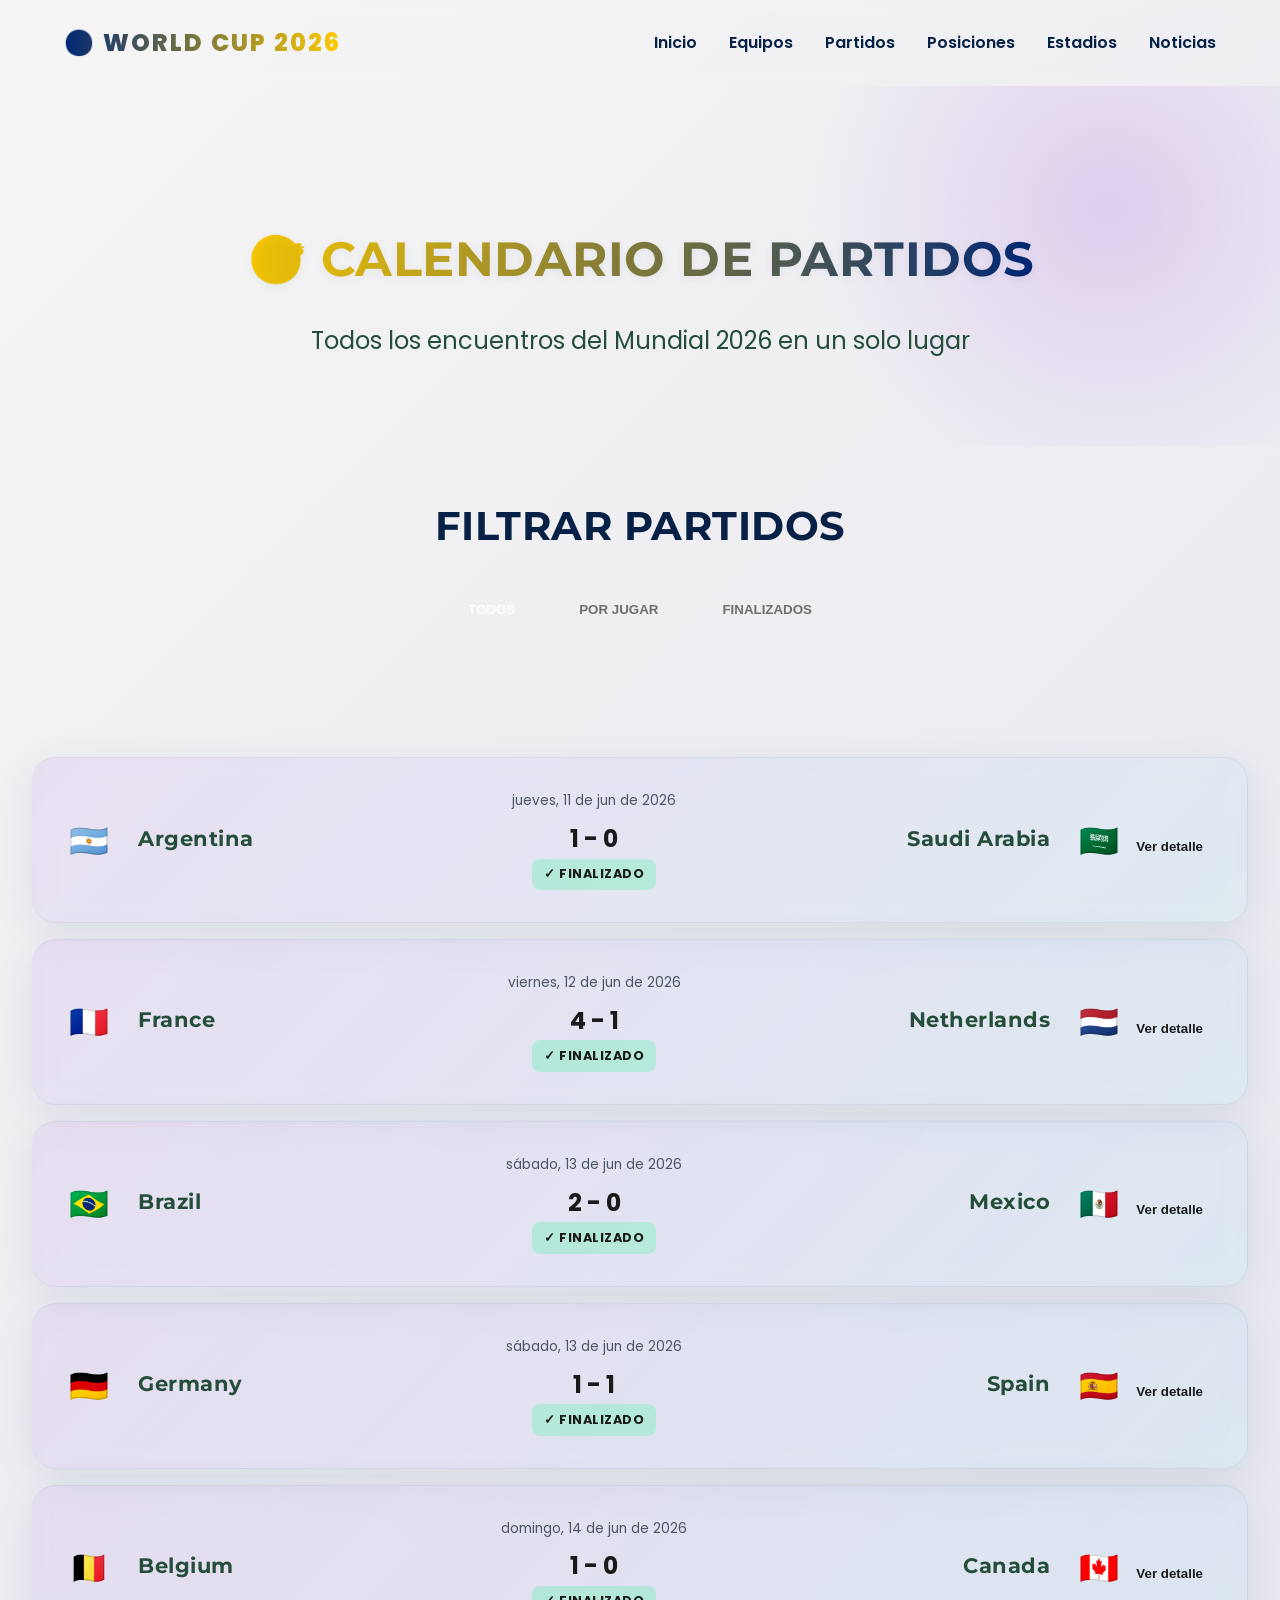
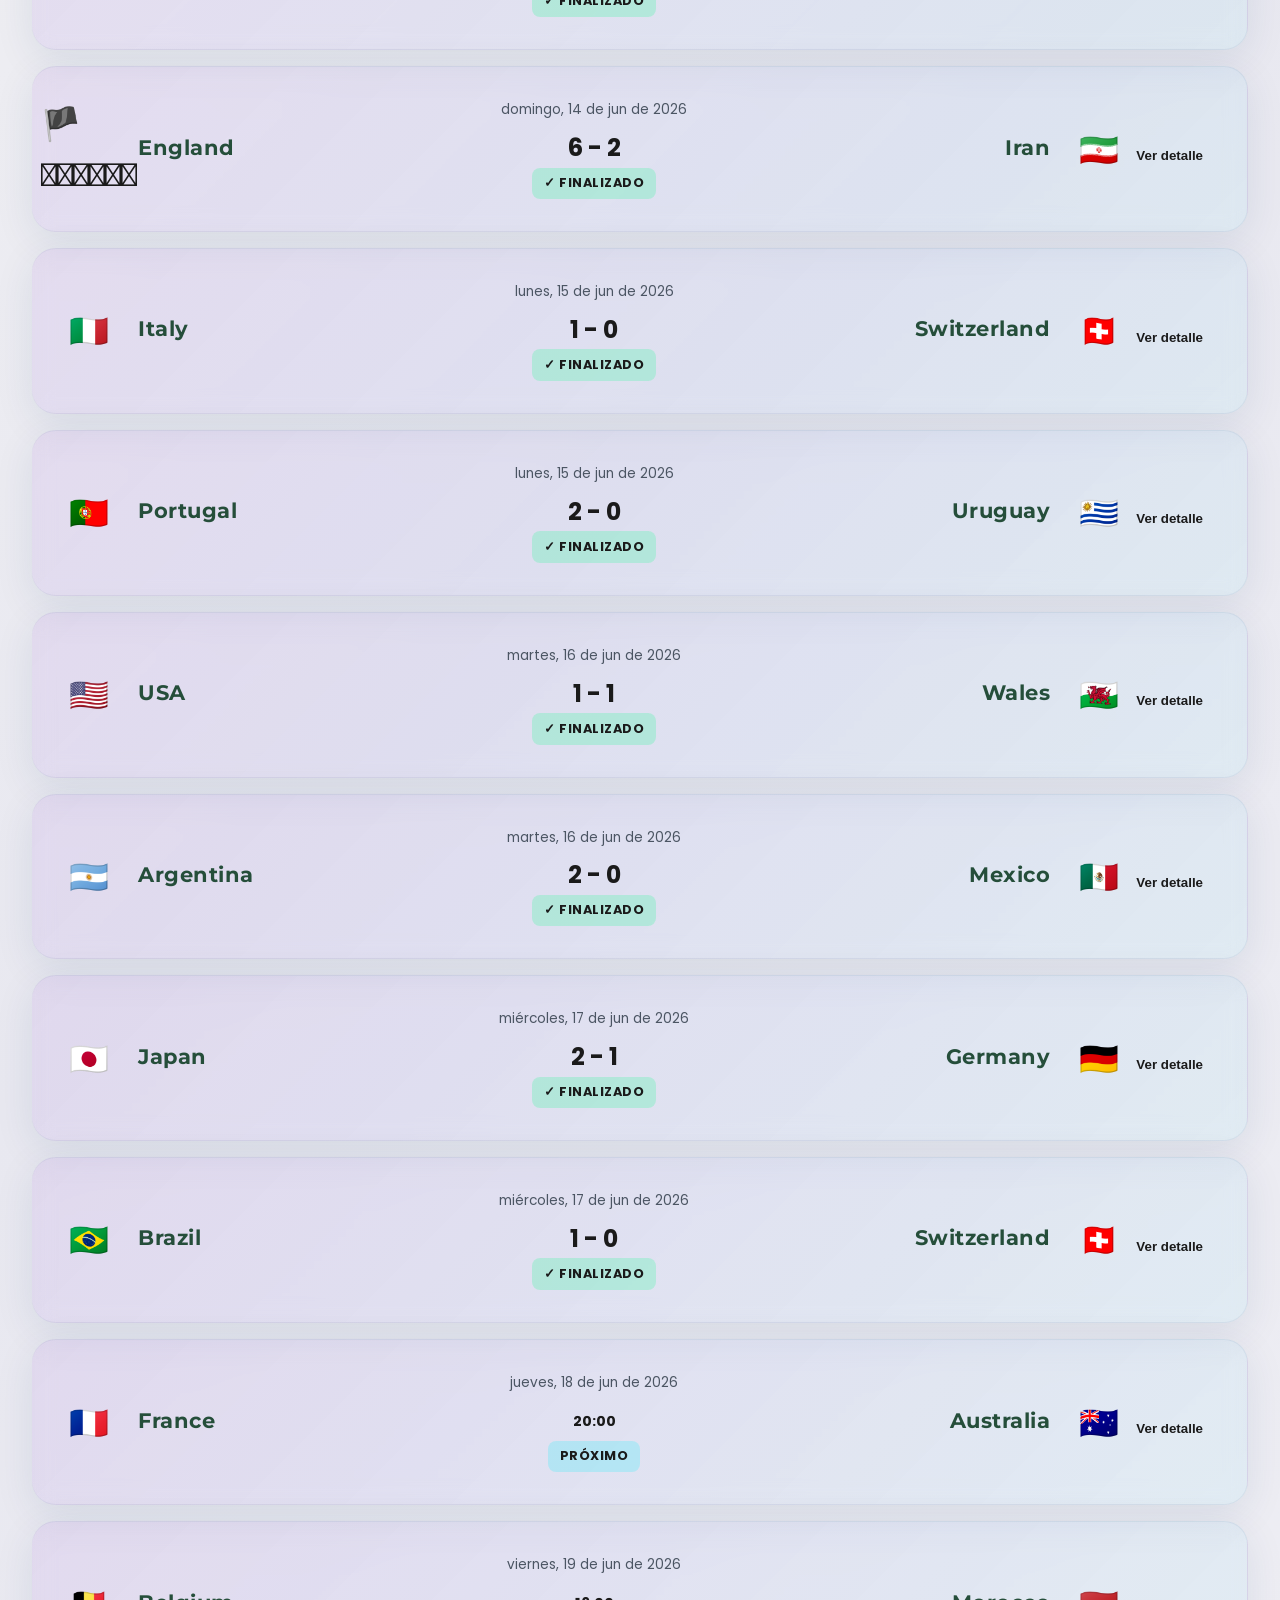
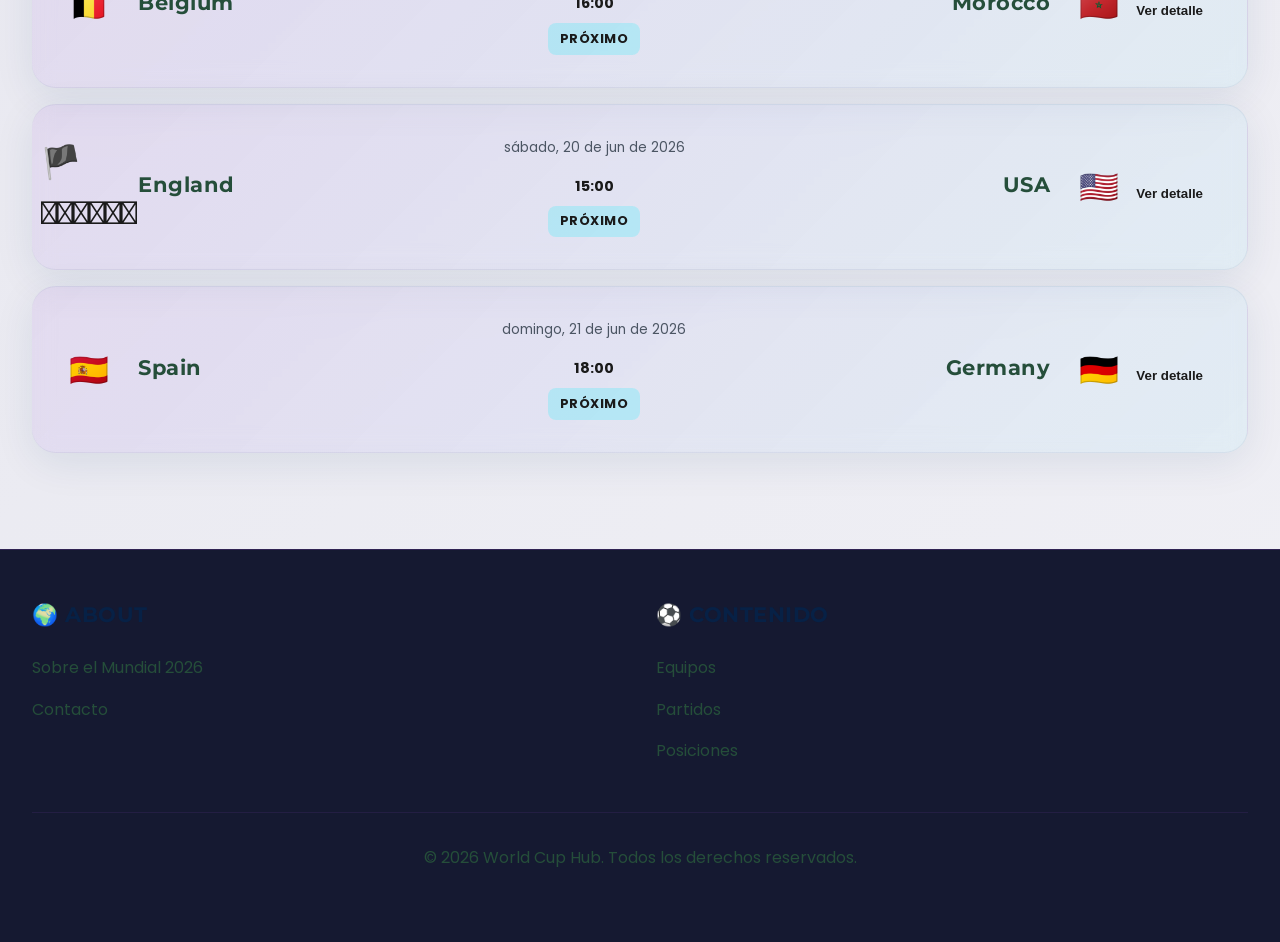
==== pages/matches.html @ cbdcb30a "Detalles de cada partido" ====
<!DOCTYPE html>
<html lang="es">
<head>
  <meta charset="UTF-8" />
  <meta name="viewport" content="width=device-width, initial-scale=1.0" />
  <title>⚽ Partidos - World Cup 2026 Hub</title>
  <link rel="icon" href="data:image/svg+xml,<svg xmlns='http://www.w3.org/2000/svg' viewBox='0 0 100 100'><text y='75' font-size='75'>⚽</text></svg>" />
  <link rel="preconnect" href="https://fonts.googleapis.com" />
  <link rel="preconnect" href="https://fonts.gstatic.com" crossorigin />
  <link
    href="https://fonts.googleapis.com/css2?family=Poppins:wght@300;400;600;700;800&family=Montserrat:wght@400;700;800;900&display=swap"
    rel="stylesheet"
  />
  <link rel="stylesheet" href="../css/styles.css" />
  <link rel="stylesheet" href="../css/animations.css" />
  <link rel="stylesheet" href="../css/responsive.css" />
  <style>
    /* Modal básico para mostrar detalles del partido */
    .modal-backdrop{display:none;position:fixed;inset:0;background:rgba(0,0,0,0.5);align-items:center;justify-content:center;z-index:9999}
    .modal-backdrop.show{display:flex}
    .modal-card{background:white;padding:1.25rem;border-radius:8px;max-width:520px;width:96%;box-shadow:0 10px 30px rgba(0,0,0,0.2)}
    .modal-header{display:flex;justify-content:space-between;align-items:center;margin-bottom:0.5rem}
    .modal-title{font-size:1.1rem;font-weight:700}
    .modal-body{font-size:0.98rem;line-height:1.4}
    .modal-row{display:flex;justify-content:space-between;padding:0.5rem 0;border-top:1px solid #f0f0f0}
    .btn-detail{padding:0.5rem 0.75rem;border-radius:6px;border:1px solid var(--neon-cyan);background:transparent;color:var(--neon-cyan);cursor:pointer;font-weight:700}
  </style>
</head>
<body>
  <!-- NAVBAR -->
  <navbar>
    <div class="container">
      <div class="navbar">
        <a href="../index.html" class="nav-brand">⚽ World Cup 2026</a>
        <ul class="nav-links">
          <li><a href="../index.html">Inicio</a></li>
          <li><a href="teams.html">Equipos</a></li>
          <li><a href="matches.html" class="active">Partidos</a></li>
          <li><a href="standings.html">Posiciones</a></li>
          <li><a href="stadiums.html">Estadios</a></li>
          <li><a href="news.html">Noticias</a></li>
        </ul>
      </div>
    </div>
  </navbar>

  <!-- HERO -->
  <section class="hero" style="height: 40vh; padding-top: 80px;">
    <div class="container">
      <div class="hero-content">
        <h1 style="font-size: 3rem;">🎯 CALENDARIO DE PARTIDOS</h1>
        <p>Todos los encuentros del Mundial 2026 en un solo lugar</p>
      </div>
    </div>
  </section>

  <!-- FILTROS -->
  <section class="section">
    <div class="container">
      <h2 class="text-center" style="margin-bottom: 2rem;">FILTRAR PARTIDOS</h2>
      <div style="display: flex; gap: 1rem; justify-content: center; flex-wrap: wrap; margin-bottom: 2rem;">
        <button onclick="filterMatches('all')" style="
          padding: 0.75rem 1.5rem;
          background: var(--gradient-primary);
          color: white;
          border: none;
          border-radius: var(--radius-md);
          cursor: pointer;
          font-weight: 700;
        ">TODOS</button>
        <button onclick="filterMatches('upcoming')" style="
          padding: 0.75rem 1.5rem;
          background: transparent;
          color: var(--neon-cyan);
          border: 2px solid var(--neon-cyan);
          border-radius: var(--radius-md);
          cursor: pointer;
          font-weight: 700;
          opacity: 0.6;
        ">POR JUGAR</button>
        <button onclick="filterMatches('finished')" style="
          padding: 0.75rem 1.5rem;
          background: transparent;
          color: var(--neon-green);
          border: 2px solid var(--neon-green);
          border-radius: var(--radius-md);
          cursor: pointer;
          font-weight: 700;
          opacity: 0.6;
        ">FINALIZADOS</button>
      </div>
    </div>
  </section>

  <!-- PARTIDOS -->
  <section class="section">
    <div class="container">
      <div id="matches-container" style="display: flex; flex-direction: column; gap: 1rem;"></div>
    </div>
  </section>

  <!-- FOOTER -->
  <!-- Match details modal -->
  <div id="match-modal" class="modal-backdrop" aria-hidden="true">
    <div class="modal-card" role="dialog" aria-modal="true">
      <div class="modal-header">
        <div class="modal-title" id="modal-title">Detalle del partido</div>
        <button id="modal-close" aria-label="Cerrar">✕</button>
      </div>
      <div class="modal-body" id="modal-body">
        <!-- contenido dinámico -->
      </div>
    </div>
  </div>

  <footer>
    <div class="container">
      <div class="footer-content">
        <div class="footer-section">
          <h4>🌍 ABOUT</h4>
          <ul>
            <li><a href="#">Sobre el Mundial 2026</a></li>
            <li><a href="#">Contacto</a></li>
          </ul>
        </div>
        <div class="footer-section">
          <h4>⚽ CONTENIDO</h4>
          <ul>
            <li><a href="teams.html">Equipos</a></li>
            <li><a href="matches.html">Partidos</a></li>
            <li><a href="standings.html">Posiciones</a></li>
          </ul>
        </div>
      </div>
      <div class="footer-bottom">
        <p>© 2026 World Cup Hub. Todos los derechos reservados.</p>
      </div>
    </div>
  </footer>

  <script src="../js/api.js"></script>
  <script>
    let allMatches = [];

    async function loadMatches() {
      try {
        allMatches = await api.getMatches();
        renderMatches(allMatches);
      } catch (error) {
        console.error('Error:', error);
        document.getElementById('matches-container').innerHTML = '<p class="error">Error al cargar partidos</p>';
      }
    }

    function renderMatches(matches) {
      const container = document.getElementById('matches-container');
      container.innerHTML = '';

      matches.forEach((match, index) => {
        const card = document.createElement('div');
        card.className = 'card match-card';
        card.style.animation = `slideUp 0.6s ease-out ${index * 0.1}s both`;

        const dateObj = new Date(match.date);
        const formattedDate = dateObj.toLocaleDateString('es-ES', {
          weekday: 'long',
          day: 'numeric',
          month: 'short',
          year: 'numeric'
        });

        const statusBadge = match.status === 'finished' 
          ? `<span class="badge badge-success">✓ FINALIZADO</span>`
          : `<span class="badge badge-secondary">Próximo</span>`;

        card.innerHTML = `
          <div class="match-team">
            <div class="match-team-flag">${match.flag_a}</div>
            <div class="match-team-info">
              <h4>${match.team_a}</h4>
            </div>
          </div>
          <div class="match-center">
            <div class="match-time">${formattedDate}</div>
            ${match.goals_a !== null ? 
              `<div style="font-size: 1.5rem; font-weight: 700; color: var(--neon-cyan);">${match.goals_a} - ${match.goals_b}</div>` :
              `<div class="match-status">${match.time}</div>`
            }
            ${statusBadge}
          </div>
          <div class="match-team" style="justify-content: flex-end;">
            <div class="match-team-info">
              <h4>${match.team_b}</h4>
            </div>
            <div class="match-team-flag">${match.flag_b}</div>
          </div>
          <div style="display:flex;justify-content:center;margin-top:0.75rem">
            <button class="btn-detail" onclick="showMatchDetailsById(${match.id})">Ver detalle</button>
          </div>
        `;

        container.appendChild(card);
      });
    }

    function filterMatches(status) {
      if (status === 'all') {
        renderMatches(allMatches);
      } else {
        const filtered = allMatches.filter(m => m.status === status);
        renderMatches(filtered);
      }
    }

    function showMatchDetailsById(id){
      const match = allMatches.find(m => m.id === id);
      if(match) showMatchDetails(match);
    }

    function showMatchDetails(match){
      const modal = document.getElementById('match-modal');
      const body = document.getElementById('modal-body');
      const title = document.getElementById('modal-title');

      const dateObj = new Date(match.date);
      const formattedDate = dateObj.toLocaleDateString('es-ES', { weekday: 'long', day: 'numeric', month: 'short', year: 'numeric'});

      title.textContent = `${match.team_a} vs ${match.team_b}`;
      body.innerHTML = `
        <div class="modal-row"><strong>Fecha:</strong><span>${formattedDate} • ${match.time}</span></div>
        <div class="modal-row"><strong>Estado:</strong><span>${match.status}</span></div>
        <div class="modal-row"><strong>Estadio:</strong><span>${match.stadium}</span></div>
        <div class="modal-row"><strong>Ciudad:</strong><span>${match.city}</span></div>
      `;

      modal.classList.add('show');
      modal.setAttribute('aria-hidden','false');

      // close handlers
      const closeBtn = document.getElementById('modal-close');
      function close(){ modal.classList.remove('show'); modal.setAttribute('aria-hidden','true'); }
      closeBtn.onclick = close;
      modal.onclick = function(e){ if(e.target === modal) close(); };
    }

    loadMatches();
  </script>
</body>
</html>
---- css/styles.css ----
/* ==========================================
   WORLD CUP 2026 HUB - Estilos Principales
   ========================================== */

/* ===== VARIABLES CSS ===== */
:root {
  /* Paleta inspirada en Brasil 2014 (versión clara) */
  --brazil-yellow: #FFCC00;
  --brazil-green: #009b3a;
  --brazil-blue: #002776;
  --brazil-sky: #00AEEF;

  /* Fondos y acentos claros */
  --primary-light: #e8f7ff;
  --secondary-light: #f7ffec;
  --accent-gradient: linear-gradient(90deg, rgba(255,204,0,0.95) 0%, rgba(0,155,58,0.95) 100%);

  /* Colores destacados */
  --accent-yellow: var(--brazil-yellow);
  --accent-green: var(--brazil-green);
  --accent-blue: var(--brazil-blue);
  --accent-sky: var(--brazil-sky);

  /* Tipografía y contraste */
  --text-primary: #072146;
  --text-secondary: #254e3a;
  --text-tertiary: #4b5563;

  /* Sombras y efectos suaves */
  --shadow-sm: 0 6px 18px rgba(2,56,102,0.06);
  --shadow-md: 0 10px 40px rgba(2,56,102,0.09);
  --shadow-lg: 0 18px 60px rgba(2,56,102,0.12);
  --glow-sm: 0 0 8px rgba(255,204,0,0.12);
  --glow-md: 0 0 18px rgba(0,155,58,0.12);

  /* Espaciados */
  --spacing-xs: 0.5rem;
  --spacing-sm: 1rem;
  --spacing-md: 1.5rem;
  --spacing-lg: 2rem;
  --spacing-xl: 3rem;

  /* Border radius */
  --radius-sm: 0.5rem;
  --radius-md: 1rem;
  --radius-lg: 1.5rem;

  /* Transiciones */
  --transition-fast: 0.2s ease-in-out;
  --transition-normal: 0.3s ease-in-out;
  --transition-slow: 0.5s ease-in-out;
}

/* ===== RESET Y TIPOGRAFÍA ===== */
* {
  margin: 0;
  padding: 0;
  box-sizing: border-box;
}

html {
  scroll-behavior: smooth;
}

body {
  font-family: 'Poppins', 'Segoe UI', sans-serif;
  background: linear-gradient(180deg, var(--primary-light) 0%, var(--secondary-light) 100%);
  background-attachment: fixed;
  color: var(--text-primary);
  line-height: 1.6;
  overflow-x: hidden;
}

/* Eliminamos scrollbar feo y agregamos personalizado */
::-webkit-scrollbar {
  width: 12px;
}

::-webkit-scrollbar-track {
  background: rgba(2,56,102,0.03);
}

::-webkit-scrollbar-thumb {
  background: linear-gradient(180deg, var(--brazil-yellow), var(--brazil-green));
  border-radius: 10px;
}

::-webkit-scrollbar-thumb:hover {
  background: var(--neon-cyan);
}

/* ===== TIPOGRAFÍA ===== */
h1, h2, h3, h4, h5, h6 {
  font-family: 'Montserrat', 'Arial Black', sans-serif;
  font-weight: 700;
  letter-spacing: 0.5px;
}

h1 {
  font-size: 3.5rem;
  background: linear-gradient(90deg, var(--brazil-yellow), var(--brazil-blue));
  -webkit-background-clip: text;
  -webkit-text-fill-color: transparent;
  background-clip: text;
  text-transform: uppercase;
  text-shadow: 0 2px 8px rgba(2,56,102,0.06);
}

h2 {
  font-size: 2.5rem;
  color: var(--text-primary);
  margin-bottom: var(--spacing-lg);
}

h3 {
  font-size: 1.8rem;
  color: var(--text-primary);
}

h4 {
  font-size: 1.3rem;
  color: var(--text-secondary);
}

p {
  color: var(--text-secondary);
  margin-bottom: var(--spacing-md);
}

/* ===== CONTAINER Y LAYOUT ===== */
.container {
  max-width: 1400px;
  margin: 0 auto;
  padding: 0 var(--spacing-lg);
}

.section {
  padding: var(--spacing-xl) 0;
}

/* ===== NAVBAR ===== */
navbar {
  position: sticky;
  top: 0;
  z-index: 1000;
  background: rgba(255,255,255,0.9);
  backdrop-filter: blur(6px);
  border-bottom: 1px solid rgba(2,56,102,0.06);
  box-shadow: var(--shadow-sm);
}

.navbar {
  display: flex;
  justify-content: space-between;
  align-items: center;
  padding: var(--spacing-md) var(--spacing-lg);
}

.nav-brand {
  display: flex;
  align-items: center;
  gap: var(--spacing-sm);
  font-size: 1.5rem;
  font-weight: 800;
  background: linear-gradient(90deg, var(--brazil-blue), var(--brazil-yellow));
  -webkit-background-clip: text;
  -webkit-text-fill-color: transparent;
  background-clip: text;
  text-transform: uppercase;
  text-decoration: none;
  letter-spacing: 2px;
}

.nav-brand:hover {
  text-shadow: 0 0 20px rgba(157, 78, 221, 0.5);
}

.nav-links {
  display: flex;
  gap: var(--spacing-lg);
  list-style: none;
}

.nav-links a {
  color: var(--text-primary);
  text-decoration: none;
  font-weight: 600;
  position: relative;
  transition: color var(--transition-normal);
}

.nav-links a::after {
  content: '';
  position: absolute;
  bottom: -5px;
  left: 0;
  width: 0;
  height: 2px;
  background: var(--gradient-primary);
  transition: width var(--transition-normal);
}

.nav-links a:hover {
  color: var(--brazil-blue);
}

.nav-links a:hover::after {
  width: 100%;
}

.nav-links a.active {
  color: var(--text-primary);
}

.nav-links a.active::after {
  width: 100%;
}

/* ===== BOTONES ===== */
.btn {
  display: inline-block;
  padding: 0.75rem 1.5rem;
  border: none;
  border-radius: var(--radius-md);
  font-family: 'Montserrat', sans-serif;
  font-weight: 700;
  font-size: 0.95rem;
  cursor: pointer;
  text-decoration: none;
  text-transform: uppercase;
  letter-spacing: 1px;
  transition: all var(--transition-normal);
  position: relative;
  overflow: hidden;
}

.btn::before {
  content: '';
  position: absolute;
  top: 50%;
  left: 50%;
  width: 0;
  height: 0;
  border-radius: 50%;
  background: rgba(255, 255, 255, 0.2);
  transform: translate(-50%, -50%);
  transition: width 0.5s, height 0.5s;
}

.btn:hover::before {
  width: 300px;
  height: 300px;
}

/* Botón primario */
.btn-primary {
  background: linear-gradient(90deg, var(--brazil-yellow), var(--brazil-green));
  color: var(--text-primary);
  box-shadow: var(--glow-md);
}

.btn-primary:hover {
  box-shadow: 0 0 30px rgba(157, 78, 221, 0.7);
  transform: translateY(-2px);
}

/* Botón secundario */
.btn-secondary {
  background: transparent;
  color: var(--neon-cyan);
  border: 2px solid var(--neon-cyan);
  box-shadow: inset 0 0 10px rgba(0, 240, 255, 0.2);
}

.btn-secondary:hover {
  background: rgba(0, 240, 255, 0.1);
  box-shadow: inset 0 0 20px rgba(0, 240, 255, 0.4);
}

/* Botón outline */
.btn-outline {
  background: transparent;
  color: var(--text-primary);
  border: 2px solid var(--neon-purple);
}

.btn-outline:hover {
  background: var(--neon-purple);
  box-shadow: 0 0 20px rgba(181, 55, 242, 0.6);
}

/* ===== TARJETAS ===== */
.card {
  background: linear-gradient(180deg, rgba(255,255,255,0.96), rgba(247,255,236,0.96));
  border: 1px solid rgba(2,56,102,0.06);
  border-radius: var(--radius-lg);
  padding: var(--spacing-lg);
  backdrop-filter: blur(10px);
  box-shadow: var(--shadow-md);
  transition: all var(--transition-normal);
  position: relative;
  overflow: hidden;
}

.card::before {
  content: '';
  position: absolute;
  top: -50%;
  left: -50%;
  width: 200%;
  height: 200%;
  background: radial-gradient(circle, rgba(255,204,0,0.08) 0%, transparent 70%);
  opacity: 0;
  transition: opacity var(--transition-normal);
  pointer-events: none;
}

.card:hover {
  border-color: rgba(2,56,102,0.12);
  box-shadow: var(--shadow-lg);
  transform: translateY(-6px);
}

.card:hover::before {
  opacity: 1;
}

/* ===== HERO SECTION ===== */
.hero {
  position: relative;
  height: 100vh;
  display: flex;
  align-items: center;
  justify-content: center;
  overflow: hidden;
  padding-top: 60px;
}

.hero::before {
  content: '';
  position: absolute;
  top: 0;
  left: 0;
  width: 100%;
  height: 100%;
  background: url('data:image/svg+xml,<svg xmlns="http://www.w3.org/2000/svg" viewBox="0 0 1200 600"><defs><pattern id="grid" width="40" height="40" patternUnits="userSpaceOnUse"><path d="M 40 0 L 0 0 0 40" fill="none" stroke="%239d4edd" stroke-width="0.5" opacity="0.1"/></pattern></defs><rect width="1200" height="600" fill="none"/><rect width="1200" height="600" fill="url(%23grid)"/></svg>');
  opacity: 0.1;
  z-index: 1;
}

.hero::after {
  content: '';
  position: absolute;
  top: -50%;
  right: -10%;
  width: 600px;
  height: 600px;
  background: radial-gradient(circle, rgba(157, 78, 221, 0.2) 0%, transparent 70%);
  border-radius: 50%;
  animation: float 20s ease-in-out infinite;
  z-index: 2;
}

.hero-content {
  position: relative;
  z-index: 10;
  text-align: center;
  max-width: 900px;
}

.hero h1 {
  font-size: 4.5rem;
  margin-bottom: var(--spacing-md);
  animation: slideDown 1s ease-out;
}

.hero p {
  font-size: 1.5rem;
  color: var(--text-secondary);
  margin-bottom: var(--spacing-lg);
  animation: slideUp 1s ease-out 0.2s both;
}

.hero-buttons {
  display: flex;
  gap: var(--spacing-md);
  justify-content: center;
  flex-wrap: wrap;
  animation: slideUp 1s ease-out 0.4s both;
}

/* ===== GRID DE TARJETAS ===== */
.grid {
  display: grid;
  grid-template-columns: repeat(auto-fit, minmax(300px, 1fr));
  gap: var(--spacing-lg);
  margin-bottom: var(--spacing-xl);
}

.grid-2 {
  grid-template-columns: repeat(auto-fit, minmax(400px, 1fr));
}

.grid-3 {
  grid-template-columns: repeat(auto-fit, minmax(350px, 1fr));
}

.grid-4 {
  grid-template-columns: repeat(auto-fit, minmax(280px, 1fr));
}

/* ===== EQUIPO CARD ===== */
.team-card {
  display: flex;
  flex-direction: column;
  align-items: center;
  text-align: center;
  padding: var(--spacing-lg);
  cursor: pointer;
}

.team-flag {
  width: 120px;
  height: 120px;
  border-radius: 50%;
  margin-bottom: var(--spacing-md);
  font-size: 4rem;
  display: flex;
  align-items: center;
  justify-content: center;
  background: var(--gradient-accent);
  box-shadow: 0 0 20px rgba(0, 240, 255, 0.3);
  transition: all var(--transition-normal);
}

.team-card:hover .team-flag {
  transform: scale(1.1) rotate(10deg);
  box-shadow: 0 0 30px rgba(0, 240, 255, 0.6);
}

.team-name {
  font-size: 1.3rem;
  font-weight: 700;
  margin-bottom: var(--spacing-sm);
  color: var(--text-primary);
}

.team-info {
  font-size: 0.9rem;
  color: var(--text-tertiary);
  margin-bottom: var(--spacing-md);
}

/* ===== MATCH CARD ===== */
.match-card {
  display: flex;
  align-items: center;
  justify-content: space-between;
  padding: var(--spacing-lg);
  background: linear-gradient(135deg, rgba(157, 78, 221, 0.1) 0%, rgba(0, 212, 255, 0.05) 100%);
  border-left: 4px solid var(--neon-cyan);
  position: relative;
}

.match-team {
  display: flex;
  align-items: center;
  gap: var(--spacing-md);
  flex: 1;
}

.match-team-flag {
  font-size: 2rem;
  width: 50px;
  height: 50px;
  display: flex;
  align-items: center;
  justify-content: center;
}

.match-team-info h4 {
  margin-bottom: 0.25rem;
}

.match-center {
  text-align: center;
  padding: 0 var(--spacing-lg);
  flex: 0.5;
}

.match-time {
  font-size: 0.85rem;
  color: var(--text-tertiary);
  margin-bottom: 0.5rem;
}

.match-status {
  padding: 0.5rem 1rem;
  background: var(--neon-pink);
  border-radius: var(--radius-sm);
  font-weight: 700;
  font-size: 0.9rem;
}

.match-status.finished {
  background: var(--neon-green);
}

/* ===== TABLA DE POSICIONES ===== */
.standings-table {
  width: 100%;
  border-collapse: collapse;
  overflow: hidden;
  border-radius: var(--radius-lg);
}

.standings-table thead {
  background: linear-gradient(90deg, rgba(255,204,0,0.98) 0%, rgba(0,155,58,0.98) 100%);
}

.standings-table th {
  padding: var(--spacing-md);
  text-align: left;
  font-weight: 800;
  color: var(--text-primary);
  border-bottom: 2px solid rgba(2,56,102,0.08);
}

.standings-table td {
  padding: var(--spacing-md);
  border-bottom: 1px solid rgba(2,56,102,0.04);
  color: var(--text-primary);
}

.standings-table tbody tr {
  transition: all var(--transition-normal);
}

.standings-table tbody tr:hover {
  background: rgba(255,241,204,0.6);
  transform: translateY(-2px);
}

.team-position {
  font-weight: 800;
  color: var(--brazil-blue);
  font-size: 1.1rem;
}

/* ===== SECCIÓN DE NOTICIAS ===== */
.news-card {
  display: flex;
  flex-direction: column;
  overflow: hidden;
}

.news-image {
  width: 100%;
  height: 200px;
  background: linear-gradient(135deg, var(--brazil-blue), var(--brazil-sky));
  display: flex;
  align-items: center;
  justify-content: center;
  font-size: 4rem;
  margin-bottom: var(--spacing-md);
}

.news-content h3 {
  margin-bottom: var(--spacing-sm);
  color: var(--text-primary);
}

.news-date {
  font-size: 0.85rem;
  color: var(--text-tertiary);
  margin-bottom: var(--spacing-sm);
}

.news-excerpt {
  color: var(--text-secondary);
  margin-bottom: var(--spacing-md);
  line-height: 1.6;
}

.read-more {
  color: var(--neon-cyan);
  text-decoration: none;
  font-weight: 700;
  display: inline-flex;
  gap: var(--spacing-xs);
  transition: all var(--transition-normal);
}

.read-more:hover {
  gap: var(--spacing-sm);
  color: var(--neon-pink);
}

/* ===== FOOTER ===== */
footer {
  background: rgba(10, 14, 39, 0.95);
  border-top: 1px solid rgba(157, 78, 221, 0.2);
  padding: var(--spacing-xl) 0;
  margin-top: var(--spacing-xl);
}

.footer-content {
  display: grid;
  grid-template-columns: repeat(auto-fit, minmax(250px, 1fr));
  gap: var(--spacing-lg);
  margin-bottom: var(--spacing-lg);
}

.footer-section h4 {
  margin-bottom: var(--spacing-md);
  color: var(--text-primary);
}

.footer-section ul {
  list-style: none;
}

.footer-section ul li {
  margin-bottom: var(--spacing-sm);
}

.footer-section a {
  color: var(--text-secondary);
  text-decoration: none;
  transition: color var(--transition-normal);
}

.footer-section a:hover {
  color: var(--neon-cyan);
}

.footer-bottom {
  text-align: center;
  padding-top: var(--spacing-lg);
  border-top: 1px solid rgba(157, 78, 221, 0.1);
  color: var(--text-tertiary);
}

/* ===== BADGE ===== */
.badge {
  display: inline-block;
  padding: 0.35rem 0.75rem;
  border-radius: var(--radius-sm);
  font-size: 0.8rem;
  font-weight: 700;
  text-transform: uppercase;
  letter-spacing: 0.5px;
}

.badge-primary {
  background: var(--gradient-primary);
  color: white;
  box-shadow: var(--glow-md);
}

.badge-secondary {
  background: rgba(0, 240, 255, 0.2);
  color: var(--neon-cyan);
  border: 1px solid var(--neon-cyan);
}

.badge-success {
  background: rgba(0, 255, 136, 0.2);
  color: var(--neon-green);
  border: 1px solid var(--neon-green);
}

/* ===== UTILIDADES ===== */
.text-center {
  text-align: center;
}

.text-gradient {
  background: var(--gradient-primary);
  -webkit-background-clip: text;
  -webkit-text-fill-color: transparent;
  background-clip: text;
}

.glow {
  text-shadow: 0 0 10px rgba(157, 78, 221, 0.5);
}

.hidden {
  display: none;
}

/* ===== ESTADOS ===== */
.loading {
  text-align: center;
  padding: var(--spacing-xl);
  animation: pulse 2s ease-in-out infinite;
}

.error {
  background: rgba(255, 0, 110, 0.1);
  border: 1px solid var(--neon-pink);
  border-radius: var(--radius-md);
  padding: var(--spacing-md);
  color: var(--neon-pink);
  margin-bottom: var(--spacing-md);
}

/* ===== HIGHLIGHTS PARA POSICIONES ALTAS ===== */
.standings-table tbody tr.top-1 {
  background: linear-gradient(90deg, rgba(255,215,0,0.12), rgba(255,236,153,0.06));
  box-shadow: 0 6px 18px rgba(255,204,0,0.08);
}

.standings-table tbody tr.top-2 {
  background: linear-gradient(90deg, rgba(192,192,192,0.08), rgba(224,224,224,0.04));
}

.standings-table tbody tr.top-3 {
  background: linear-gradient(90deg, rgba(205,127,50,0.07), rgba(222,170,125,0.03));
}

/* Responsive: permitir scroll horizontal en tablas pequeñas */
.table-responsive {
  overflow-x: auto;
  -webkit-overflow-scrolling: touch;
}

/* Controles de búsqueda y filtro (estilos por defecto ya inline, esto es complemento) */
.standings-controls input,
.standings-controls select {
  transition: box-shadow var(--transition-fast), transform var(--transition-fast);
}
.standings-controls input:focus,
.standings-controls select:focus {
  box-shadow: 0 0 12px rgba(157,78,221,0.15);
  transform: translateY(-2px);
  outline: none;
}

/* Animación suave para filas al aparecer */
@keyframes rowFadeIn {
  from { opacity: 0; transform: translateY(8px); }
  to { opacity: 1; transform: translateY(0); }
}
.standings-table tbody tr { animation: rowFadeIn 0.45s ease both; }

.success {
  background: rgba(0, 255, 136, 0.1);
  border: 1px solid var(--neon-green);
  border-radius: var(--radius-md);
  padding: var(--spacing-md);
  color: var(--neon-green);
  margin-bottom: var(--spacing-md);
}

/* ===== DECORACIONES FLOTANTES (MASCOTAS y BALONES) ===== */
.floating-decor {
  position: relative;
  pointer-events: none;
}

.floating-decor .mascot,
.floating-decor .ball {
  position: absolute;
  width: 96px;
  height: 96px;
  border-radius: 50%;
  display: flex;
  align-items: center;
  justify-content: center;
  background-size: cover;
  background-position: center;
  box-shadow: var(--shadow-md);
  transition: transform 0.4s ease, opacity 0.4s ease;
  opacity: 0.95;
}

.floating-decor .mascot { border: 4px solid rgba(255,255,255,0.6); }
.floating-decor .ball { border: 3px solid rgba(2,56,102,0.06); width: 56px; height: 56px; }

/* Animaciones suaves de flotación */
.float-anim-1 { animation: floatY 6s ease-in-out infinite; }
.float-anim-2 { animation: floatY 8s ease-in-out infinite; }
.float-anim-3 { animation: floatY 7s ease-in-out infinite; }

@keyframes floatY {
  0% { transform: translateY(0) rotate(0deg); }
  50% { transform: translateY(-18px) rotate(6deg); }
  100% { transform: translateY(0) rotate(0deg); }
}

/* Ajustes responsive: ocultar decoraciones en pantallas muy pequeñas */
@media (max-width: 720px) {
  .floating-decor .mascot { display: none; }
  .floating-decor .ball { opacity: 0.7; transform: scale(0.9); }
}
---- css/animations.css ----
/* ==========================================
   ANIMACIONES - World Cup 2026 Hub
   ========================================== */

/* ===== ANIMACIONES DE ENTRADA ===== */
@keyframes slideDown {
  from {
    opacity: 0;
    transform: translateY(-30px);
  }
  to {
    opacity: 1;
    transform: translateY(0);
  }
}

@keyframes slideUp {
  from {
    opacity: 0;
    transform: translateY(30px);
  }
  to {
    opacity: 1;
    transform: translateY(0);
  }
}

@keyframes slideInLeft {
  from {
    opacity: 0;
    transform: translateX(-50px);
  }
  to {
    opacity: 1;
    transform: translateX(0);
  }
}

@keyframes slideInRight {
  from {
    opacity: 0;
    transform: translateX(50px);
  }
  to {
    opacity: 1;
    transform: translateX(0);
  }
}

@keyframes fadeIn {
  from {
    opacity: 0;
  }
  to {
    opacity: 1;
  }
}

@keyframes scaleIn {
  from {
    opacity: 0;
    transform: scale(0.9);
  }
  to {
    opacity: 1;
    transform: scale(1);
  }
}

/* ===== ANIMACIONES CONTINUAS ===== */
@keyframes float {
  0%, 100% {
    transform: translateY(0px);
  }
  50% {
    transform: translateY(-20px);
  }
}

@keyframes pulse {
  0%, 100% {
    opacity: 1;
  }
  50% {
    opacity: 0.5;
  }
}

@keyframes glow {
  0%, 100% {
    box-shadow: 0 0 20px rgba(229, 23, 59, 0.4);
  }
  50% {
    box-shadow: 0 0 40px rgba(229, 23, 59, 0.8);
  }
}

@keyframes shimmer {
  0% {
    background-position: -1000px 0;
  }
  100% {
    background-position: 1000px 0;
  }
}

/* ===== ANIMACIONES DE ROTACIÓN ===== */
@keyframes spin {
  from {
    transform: rotate(0deg);
  }
  to {
    transform: rotate(360deg);
  }
}

@keyframes spinReverse {
  from {
    transform: rotate(360deg);
  }
  to {
    transform: rotate(0deg);
  }
}

/* ===== ANIMACIONES DE BOUNCE ===== */
@keyframes bounce {
  0%, 100% {
    transform: translateY(0);
  }
  50% {
    transform: translateY(-10px);
  }
}

@keyframes bounceIn {
  0% {
    opacity: 0;
    transform: scale(0.3);
  }
  50% {
    opacity: 1;
    transform: scale(1.05);
  }
  100% {
    transform: scale(1);
  }
}

/* ===== ANIMACIONES DE NEON ===== */
@keyframes neonGlow {
  0%, 100% {
    text-shadow: 0 0 10px rgba(229, 23, 59, 0.4), 0 0 20px rgba(0, 70, 135, 0.3);
  }
  50% {
    text-shadow: 0 0 20px rgba(229, 23, 59, 0.8), 0 0 40px rgba(0, 70, 135, 0.6);
  }
}

@keyframes neonBorder {
  0%, 100% {
    border-color: rgba(229, 23, 59, 0.3);
    box-shadow: 0 0 10px rgba(229, 23, 59, 0.2);
  }
  50% {
    border-color: rgba(229, 23, 59, 0.8);
    box-shadow: 0 0 20px rgba(229, 23, 59, 0.6);
  }
}

/* ===== ANIMACIONES DE GRADIENTE ===== */
@keyframes gradientShift {
  0% {
    background-position: 0% 50%;
  }
  50% {
    background-position: 100% 50%;
  }
  100% {
    background-position: 0% 50%;
  }
}

@keyframes colorShift {
  0% {
    color: #E5173B;
  }
  25% {
    color: #004687;
  }
  50% {
    color: #FFD700;
  }
  75% {
    color: #00DD88;
  }
  100% {
    color: #E5173B;
  }
}

/* ===== ANIMACIONES DE HOVER ===== */
@keyframes cardHoverFloat {
  0%, 100% {
    transform: translateY(0px);
  }
  50% {
    transform: translateY(-8px);
  }
}

@keyframes cardBorderGlow {
  0%, 100% {
    border-color: rgba(229, 23, 59, 0.2);
  }
  50% {
    border-color: rgba(0, 70, 135, 0.6);
  }
}

/* ===== CLASES DE ANIMACIÓN ===== */
.animate-slide-down {
  animation: slideDown 0.6s ease-out;
}

.animate-slide-up {
  animation: slideUp 0.6s ease-out;
}

.animate-slide-in-left {
  animation: slideInLeft 0.6s ease-out;
}

.animate-slide-in-right {
  animation: slideInRight 0.6s ease-out;
}

.animate-fade-in {
  animation: fadeIn 0.6s ease-out;
}

.animate-scale-in {
  animation: scaleIn 0.6s ease-out;
}

.animate-float {
  animation: float 6s ease-in-out infinite;
}

.animate-pulse {
  animation: pulse 2s ease-in-out infinite;
}

.animate-glow {
  animation: glow 2s ease-in-out infinite;
}

.animate-spin {
  animation: spin 2s linear infinite;
}

.animate-bounce {
  animation: bounce 0.6s ease-in-out;
}

.animate-neon-glow {
  animation: neonGlow 2s ease-in-out infinite;
}

/* ===== STAGGER ANIMATIONS (Para múltiples elementos) ===== */
.stagger-container > * {
  animation: slideUp 0.6s ease-out both;
}

.stagger-container > *:nth-child(1) { animation-delay: 0s; }
.stagger-container > *:nth-child(2) { animation-delay: 0.1s; }
.stagger-container > *:nth-child(3) { animation-delay: 0.2s; }
.stagger-container > *:nth-child(4) { animation-delay: 0.3s; }
.stagger-container > *:nth-child(5) { animation-delay: 0.4s; }
.stagger-container > *:nth-child(6) { animation-delay: 0.5s; }
.stagger-container > *:nth-child(7) { animation-delay: 0.6s; }
.stagger-container > *:nth-child(8) { animation-delay: 0.7s; }
.stagger-container > *:nth-child(n+9) { animation-delay: 0.8s; }

/* ===== ANIMACIONES DE LOADING ===== */
.spinner {
  width: 50px;
  height: 50px;
  border: 4px solid rgba(229, 23, 59, 0.2);
  border-top-color: var(--primary-red);
  border-radius: 50%;
  animation: spin 1s linear infinite;
}

.skeleton {
  background: linear-gradient(90deg, 
    rgba(229, 23, 59, 0.1) 0%,
    rgba(0, 70, 135, 0.1) 50%,
    rgba(229, 23, 59, 0.1) 100%
  );
  background-size: 200% 100%;
  animation: shimmer 2s infinite;
}

/* ===== ANIMACIONES DE PÁGINA ===== */
@keyframes pageEnter {
  from {
    opacity: 0;
    transform: translateY(20px);
  }
  to {
    opacity: 1;
    transform: translateY(0);
  }
}

.page-enter {
  animation: pageEnter 0.5s ease-out;
}

/* ===== ANIMACIONES DE BOTONES ===== */
@keyframes buttonPulse {
  0% {
    box-shadow: 0 0 0 0 rgba(229, 23, 59, 0.7);
  }
  70% {
    box-shadow: 0 0 0 10px rgba(229, 23, 59, 0);
  }
  100% {
    box-shadow: 0 0 0 0 rgba(229, 23, 59, 0);
  }
}

.btn-pulse {
  animation: buttonPulse 2s infinite;
}

@keyframes buttonGlow {
  0%, 100% {
    box-shadow: 0 0 20px rgba(229, 23, 59, 0.4);
  }
  50% {
    box-shadow: 0 0 40px rgba(229, 23, 59, 0.8), 0 0 60px rgba(0, 70, 135, 0.4);
  }
}

.btn-glow {
  animation: buttonGlow 2s ease-in-out infinite;
}

/* ===== ANIMACIÓN DE FONDO ===== */
@keyframes backgroundShift {
  0% {
    background-position: 0% 50%;
  }
  50% {
    background-position: 100% 50%;
  }
  100% {
    background-position: 0% 50%;
  }
}

body.animate-bg {
  background-size: 400% 400%;
  animation: backgroundShift 15s ease infinite;
}

/* ===== MEDIA QUERIES PARA ANIMACIONES ===== */
@media (prefers-reduced-motion: reduce) {
  * {
    animation-duration: 0.01ms !important;
    animation-iteration-count: 1 !important;
    transition-duration: 0.01ms !important;
  }
}

/* ===== ANIMACIONES DE TRANSICIÓN ===== */
.transition-all {
  transition: all 0.3s ease-in-out;
}

.transition-fast {
  transition: all 0.2s ease-in-out;
}

.transition-slow {
  transition: all 0.5s ease-in-out;
}
---- css/responsive.css ----
/* ==========================================
   RESPONSIVE DESIGN - World Cup 2026 Hub
   ========================================== */

/* ===== TABLET (768px - 1024px) ===== */
@media (max-width: 1024px) {
  h1 {
    font-size: 3rem;
  }

  h2 {
    font-size: 2rem;
  }

  h3 {
    font-size: 1.5rem;
  }

  .container {
    padding: 0 var(--spacing-md);
  }

  .nav-links {
    gap: var(--spacing-md);
  }

  .hero {
    height: auto;
    padding: 100px var(--spacing-lg) var(--spacing-xl);
  }

  .hero h1 {
    font-size: 3rem;
  }

  .hero p,
  .hero-tagline {
    font-size: 1.2rem;
  }

  .hero-highlights span {
    min-width: 130px;
  }

  .grid-2 {
    grid-template-columns: 1fr;
  }

  .grid {
    grid-template-columns: repeat(auto-fit, minmax(250px, 1fr));
  }

  .match-card {
    flex-direction: column;
    gap: var(--spacing-md);
    text-align: center;
  }

  .match-team {
    justify-content: center;
    flex: 1;
  }

  .match-center {
    padding: var(--spacing-md) 0;
  }

  .standings-table {
    font-size: 0.9rem;
  }

  .standings-table th,
  .standings-table td {
    padding: var(--spacing-sm) var(--spacing-md);
  }
}

/* ===== MOBILE GRANDE (481px - 767px) ===== */
@media (max-width: 768px) {
  :root {
    --spacing-lg: 1.5rem;
    --spacing-xl: 2rem;
  }

  h1 {
    font-size: 2.2rem;
  }

  h2 {
    font-size: 1.5rem;
  }

  h3 {
    font-size: 1.2rem;
  }

  /* NAVBAR */
  .navbar {
    padding: var(--spacing-md);
    flex-wrap: wrap;
    gap: var(--spacing-md);
  }

  .nav-brand {
    font-size: 1.1rem;
    letter-spacing: 1px;
  }

  .nav-toggle {
    display: inline-flex;
    align-items: center;
    justify-content: center;
    order: 1;
  }

  .nav-links {
    display: none;
    flex-wrap: wrap;
    gap: var(--spacing-md);
    width: 100%;
    justify-content: center;
    order: 2;
    background: rgba(8, 14, 26, 0.96);
    padding: var(--spacing-lg);
    border-radius: 1.25rem;
    box-shadow: 0 20px 40px rgba(0, 0, 0, 0.3);
    backdrop-filter: blur(14px);
  }

  .nav-links.nav-open {
    display: flex;
  }

  .nav-links a {
    width: 100%;
    text-align: center;
    padding: 0.9rem 0;
    border-radius: 0.95rem;
    background: rgba(255, 255, 255, 0.02);
  }

  .nav-links a:hover {
    background: rgba(229, 23, 59, 0.14);
  }

  .nav-links a.active {
    background: rgba(229, 23, 59, 0.22);
  }

  /* HERO */
  .hero {
    height: auto;
    padding: 80px var(--spacing-md) var(--spacing-lg);
  }

  .hero h1 {
    font-size: 2rem;
  }

  .hero p,
  .hero-tagline {
    font-size: 1rem;
  }

  .hero-highlights span {
    min-width: 100px;
    font-size: 0.95rem;
  }

  .hero-buttons {
    gap: var(--spacing-sm);
  }

  .btn {
    padding: 0.6rem 1.2rem;
    font-size: 0.85rem;
  }

  /* GRIDS */
  .grid,
  .grid-2,
  .grid-3,
  .grid-4 {
    grid-template-columns: 1fr;
    gap: var(--spacing-md);
  }

  /* TARJETAS */
  .card {
    padding: var(--spacing-md);
  }

  .team-flag {
    width: 80px;
    height: 80px;
    font-size: 3rem;
  }

  .team-card {
    padding: var(--spacing-md);
  }

  /* MATCH CARD */
  .match-card {
    flex-direction: column;
    gap: var(--spacing-md);
    text-align: center;
    padding: var(--spacing-md);
    border-left: none;
    border-top: 4px solid var(--neon-cyan);
  }

  .match-team {
    justify-content: center;
    flex: 1;
  }

  .match-center {
    padding: var(--spacing-md) 0;
    flex: 1;
  }

  /* TABLA */
  .standings-table {
    font-size: 0.8rem;
  }

  .standings-table th,
  .standings-table td {
    padding: var(--spacing-sm);
  }

  /* FOOTER */
  .footer-content {
    grid-template-columns: 1fr;
  }

  .footer-section {
    text-align: center;
  }

  /* SECCIÓN */
  .section {
    padding: var(--spacing-lg) 0;
  }
}

/* ===== MOBILE PEQUEÑO (320px - 480px) ===== */
@media (max-width: 480px) {
  :root {
    --spacing-md: 1rem;
    --spacing-lg: 1.5rem;
    --spacing-xl: 1.5rem;
  }

  html {
    font-size: 14px;
  }

  h1 {
    font-size: 1.8rem;
  }

  h2 {
    font-size: 1.3rem;
  }

  h3 {
    font-size: 1.1rem;
  }

  h4 {
    font-size: 1rem;
  }

  /* NAVBAR */
  .navbar {
    padding: var(--spacing-sm);
  }

  .nav-brand {
    font-size: 0.95rem;
    letter-spacing: 0.5px;
  }

  .nav-links {
    gap: var(--spacing-sm);
  }

  .nav-links a {
    font-size: 0.85rem;
  }

  /* HERO */
  .hero {
    height: auto;
    padding: 60px var(--spacing-sm) var(--spacing-lg);
  }

  .hero h1 {
    font-size: 1.6rem;
  }

  .hero p {
    font-size: 0.9rem;
    margin-bottom: var(--spacing-md);
  }

  .hero-buttons {
    flex-direction: column;
    gap: var(--spacing-sm);
  }

  .btn {
    width: 100%;
    padding: 0.6rem 1rem;
    font-size: 0.8rem;
  }

  /* GRIDS */
  .grid,
  .grid-2,
  .grid-3,
  .grid-4 {
    grid-template-columns: 1fr;
    gap: var(--spacing-sm);
  }

  /* TARJETAS */
  .card {
    padding: var(--spacing-sm);
  }

  .team-flag {
    width: 60px;
    height: 60px;
    font-size: 2.5rem;
  }

  .team-name {
    font-size: 1.1rem;
  }

  .team-info {
    font-size: 0.8rem;
  }

  /* MATCH CARD */
  .match-card {
    padding: var(--spacing-sm);
    gap: var(--spacing-sm);
  }

  .match-team-flag {
    font-size: 1.5rem;
  }

  .match-status {
    padding: 0.4rem 0.8rem;
    font-size: 0.8rem;
  }

  /* TABLA */
  .standings-table {
    font-size: 0.7rem;
  }

  .standings-table th,
  .standings-table td {
    padding: 0.5rem;
  }

  /* NEWS */
  .news-image {
    height: 150px;
  }

  .news-excerpt {
    font-size: 0.9rem;
  }

  /* FOOTER */
  .footer-content {
    grid-template-columns: 1fr;
    gap: var(--spacing-md);
  }

  .footer-section h4 {
    font-size: 1rem;
    margin-bottom: var(--spacing-sm);
  }

  .footer-section a {
    font-size: 0.9rem;
  }

  .footer-bottom {
    font-size: 0.85rem;
  }

  /* SECCIÓN */
  .section {
    padding: var(--spacing-lg) var(--spacing-sm);
  }

  .container {
    padding: 0 var(--spacing-sm);
  }

  /* BADGE */
  .badge {
    padding: 0.3rem 0.6rem;
    font-size: 0.7rem;
  }

  /* OCULTAR ELEMENTOS EN MÓVIL SI ES NECESARIO */
  .hide-mobile {
    display: none;
  }
}

/* ===== ULTRA MOBILE (Menos de 320px) ===== */
@media (max-width: 320px) {
  h1 {
    font-size: 1.5rem;
  }

  h2 {
    font-size: 1.1rem;
  }

  .btn {
    font-size: 0.75rem;
    padding: 0.5rem 0.8rem;
  }

  .team-flag {
    width: 50px;
    height: 50px;
    font-size: 2rem;
  }

  .grid {
    gap: var(--spacing-xs);
  }
}

/* ===== ORIENTACIÓN LANDSCAPE ===== */
@media (max-height: 500px) and (orientation: landscape) {
  .hero {
    height: auto;
    padding: 60px var(--spacing-lg) 60px;
  }

  .navbar {
    padding: var(--spacing-sm) var(--spacing-lg);
  }

  .nav-links {
    gap: var(--spacing-sm);
  }
}

/* ===== PANTALLAS GRANDES (1200px+) ===== */
@media (min-width: 1200px) {
  .container {
    padding: 0 var(--spacing-lg);
  }

  .grid {
    grid-template-columns: repeat(auto-fit, minmax(320px, 1fr));
  }

  .grid-3 {
    grid-template-columns: repeat(3, 1fr);
  }

  .grid-4 {
    grid-template-columns: repeat(4, 1fr);
  }

  .hero {
    padding-top: 80px;
  }
}

/* ===== PANTALLAS ULTRA GRANDES (1400px+) ===== */
@media (min-width: 1400px) {
  :root {
    font-size: 16px;
  }

  h1 {
    font-size: 4rem;
  }

  h2 {
    font-size: 2.8rem;
  }

  .grid-2 {
    grid-template-columns: repeat(2, 1fr);
  }

  .grid-3 {
    grid-template-columns: repeat(3, 1fr);
  }

  .grid-4 {
    grid-template-columns: repeat(4, 1fr);
  }
}

/* ===== PRINT STYLES ===== */
@media print {
  * {
    animation: none !important;
    transition: none !important;
  }

  body {
    background: white;
    color: black;
  }

  .navbar,
  .hero-buttons,
  .btn {
    display: none;
  }

  .page-break {
    page-break-after: always;
  }
}

/* ===== DARK MODE (Si el usuario lo prefiere) ===== */
@media (prefers-color-scheme: dark) {
  /* Los estilos ya son oscuros, así que no hay cambios necesarios */
}

/* ===== LIGHT MODE (Si el usuario lo prefiere) ===== */
@media (prefers-color-scheme: light) {
  /* Opcional: implementar modo claro si se desea */
  body {
    background: linear-gradient(135deg, #f5f5f5 0%, #e8e8f0 50%, #f0f0f5 100%);
    color: #1a1a1a;
  }

  .text-secondary {
    color: #555;
  }
}

/* ===== HOVER Y TOUCH ===== */
@media (hover: hover) {
  .card:hover {
    transform: translateY(-5px);
  }

  .btn:hover {
    transform: translateY(-2px);
  }
}

@media (hover: none) {
  .card:active {
    transform: translateY(-5px);
  }

  .btn:active {
    transform: translateY(-2px);
  }
}

/* ===== ACCESIBILIDAD ===== */
@media (prefers-reduced-motion: reduce) {
  *,
  *::before,
  *::after {
    animation-duration: 0.01ms !important;
    animation-iteration-count: 1 !important;
    transition-duration: 0.01ms !important;
  }
}

/* ===== CONTRASTE ALTO ===== */
@media (prefers-contrast: more) {
  :root {
    --shadow-md: 0 8px 30px rgba(0, 0, 0, 0.5);
    --glow-md: 0 0 20px rgba(157, 78, 221, 0.7);
  }

  .card {
    border-width: 2px;
  }

  .btn {
    border-width: 2px;
  }
}
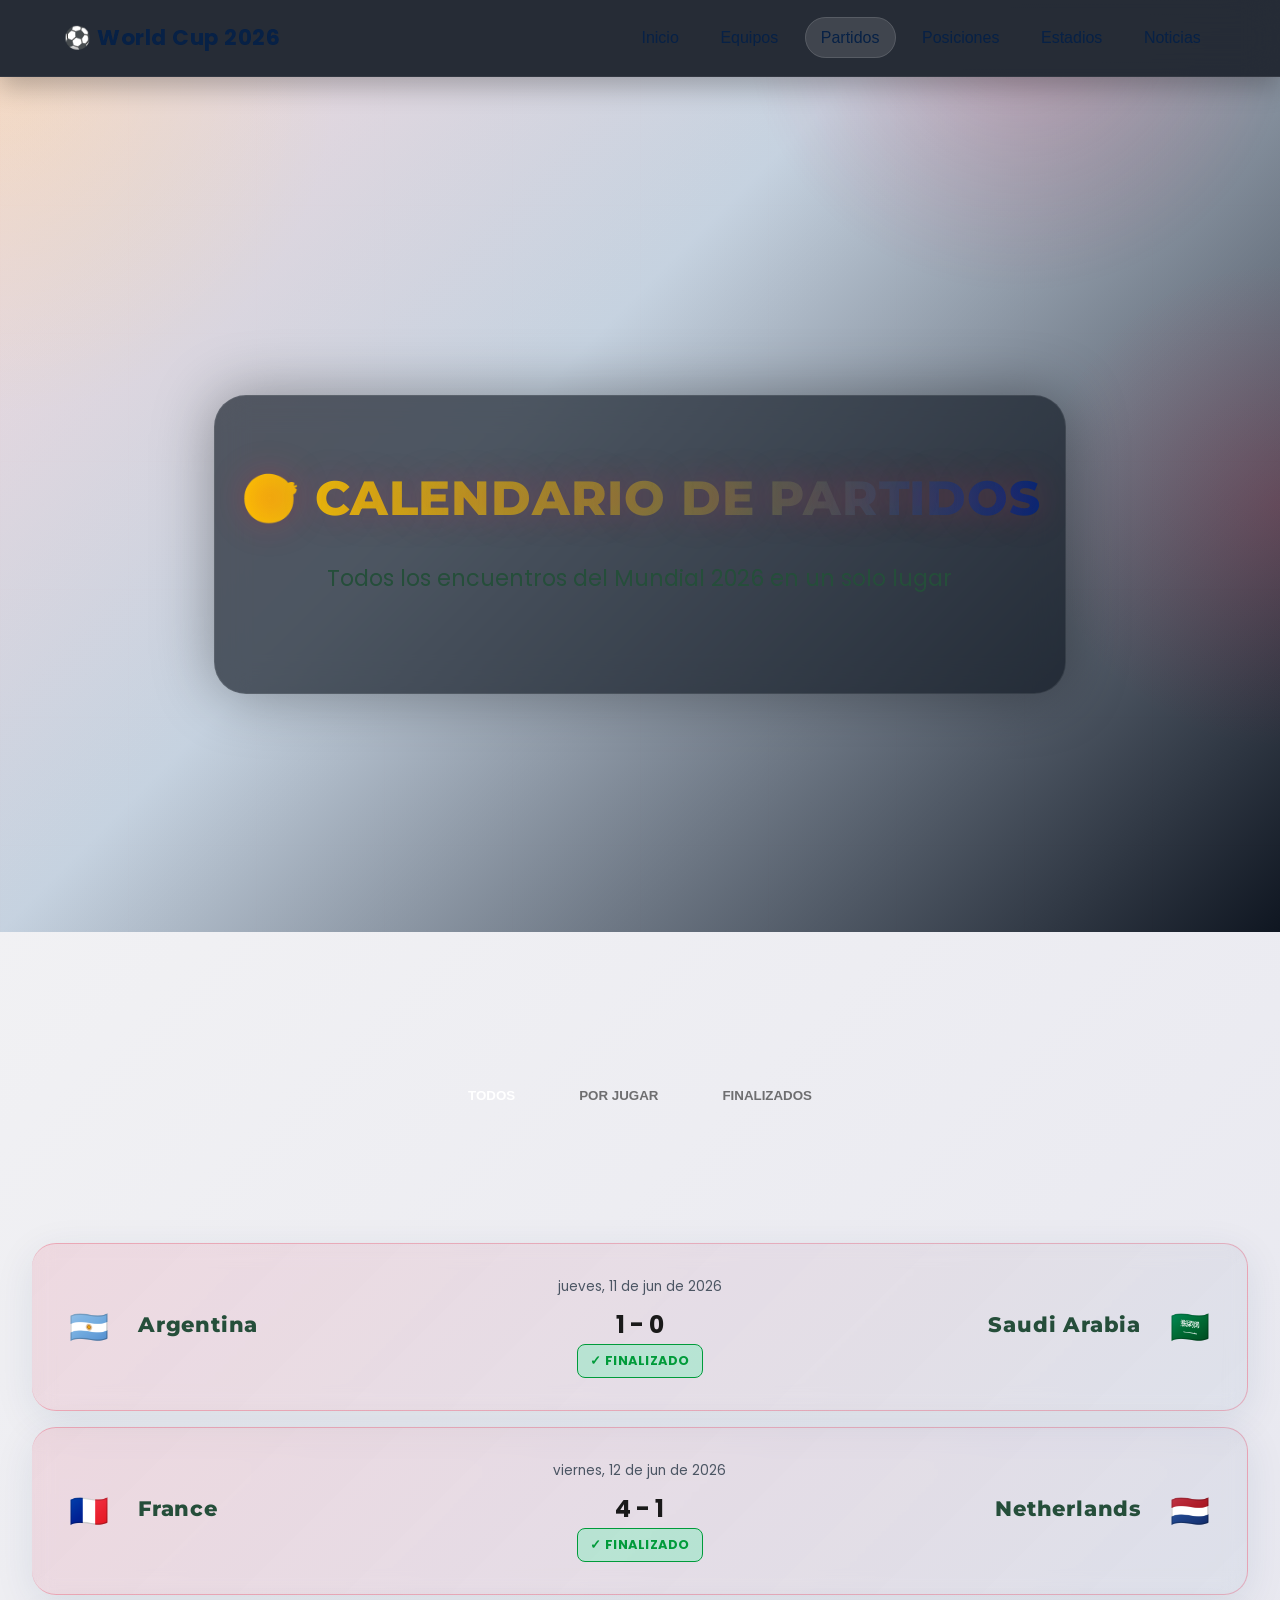
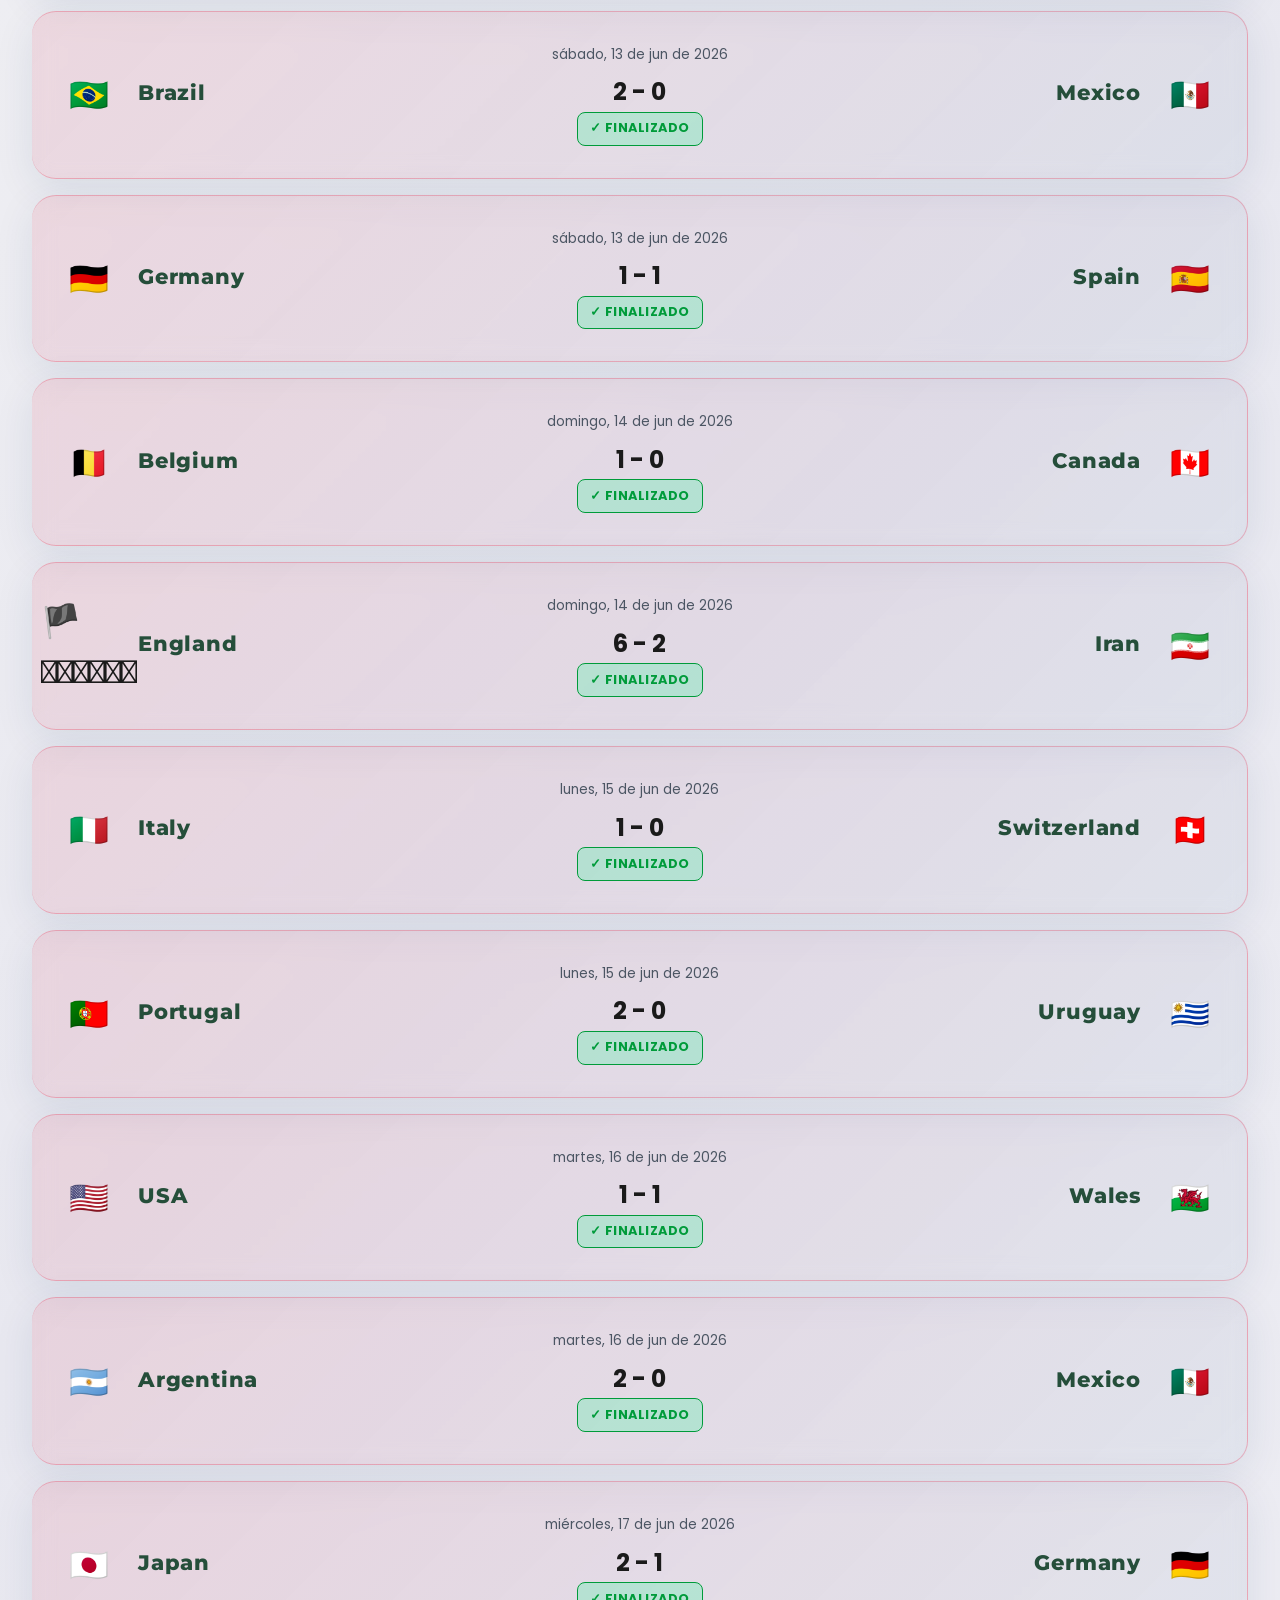
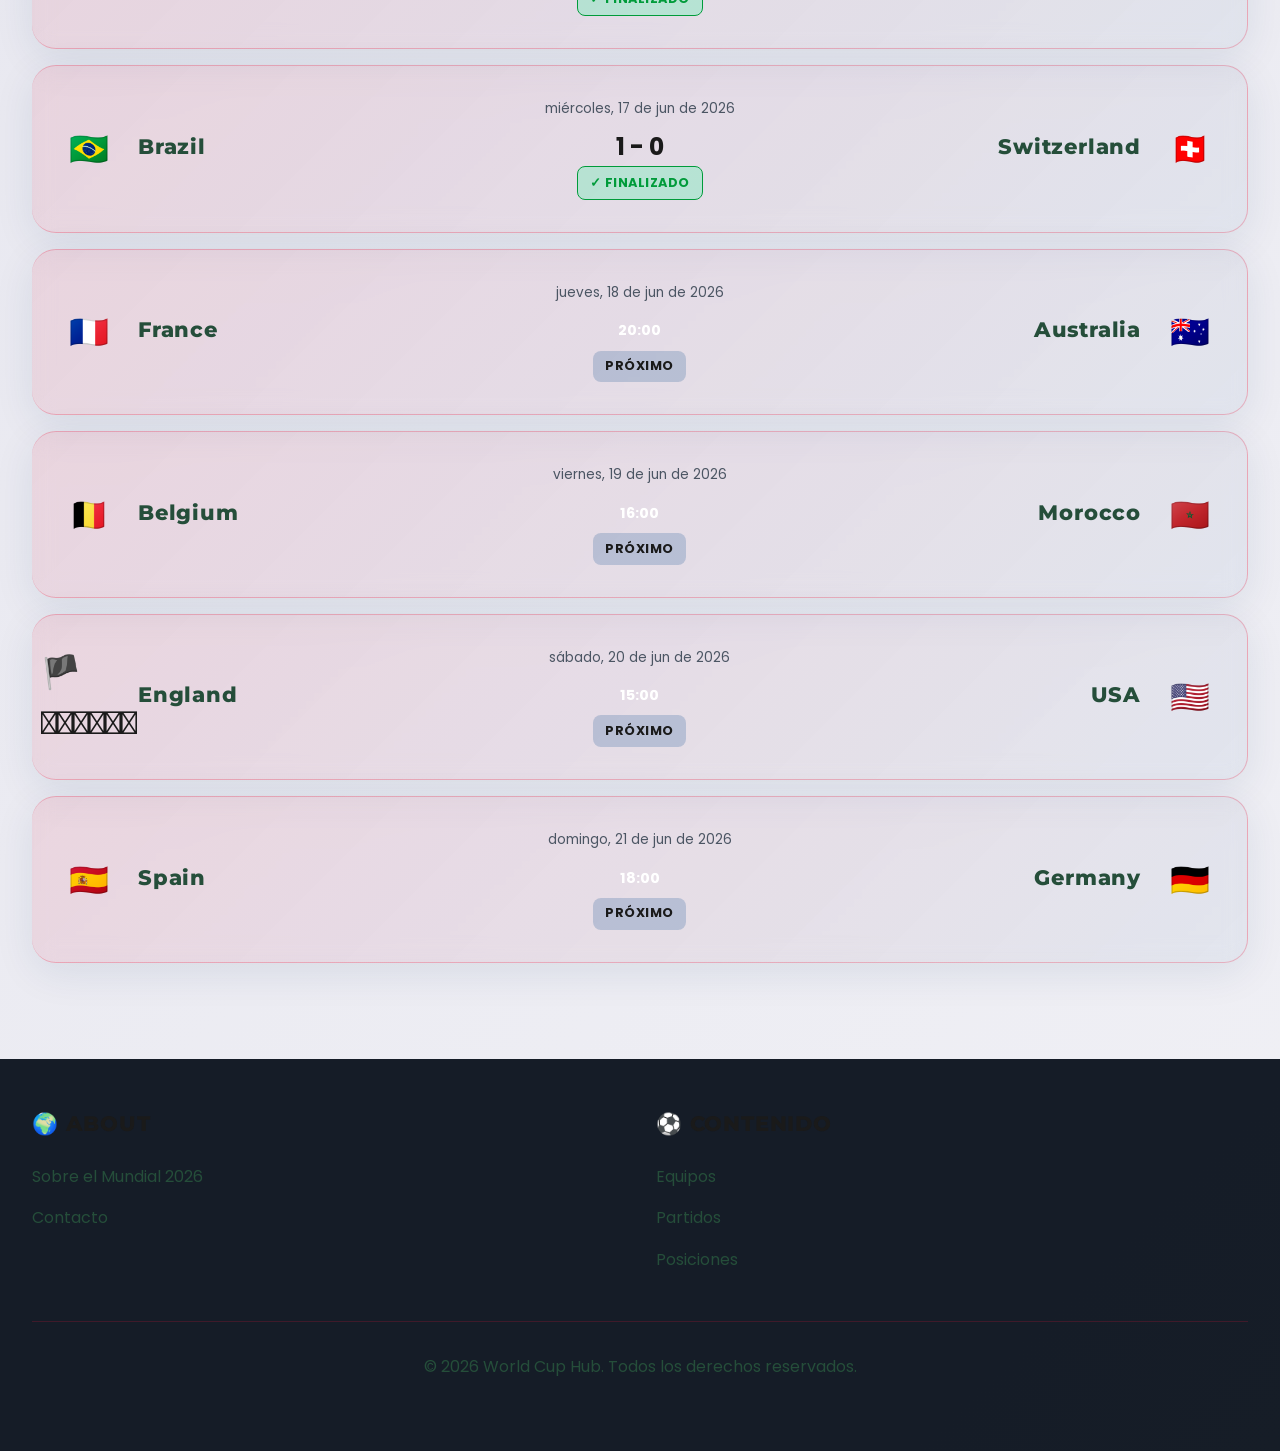
==== commit a44377a4: "Merge branch 'master' into US8_informacion_lideres" ====
--- a/pages/matches.html
+++ b/pages/matches.html
@@ -14,24 +14,18 @@
   <link rel="stylesheet" href="../css/styles.css" />
   <link rel="stylesheet" href="../css/animations.css" />
   <link rel="stylesheet" href="../css/responsive.css" />
-  <style>
-    /* Modal básico para mostrar detalles del partido */
-    .modal-backdrop{display:none;position:fixed;inset:0;background:rgba(0,0,0,0.5);align-items:center;justify-content:center;z-index:9999}
-    .modal-backdrop.show{display:flex}
-    .modal-card{background:white;padding:1.25rem;border-radius:8px;max-width:520px;width:96%;box-shadow:0 10px 30px rgba(0,0,0,0.2)}
-    .modal-header{display:flex;justify-content:space-between;align-items:center;margin-bottom:0.5rem}
-    .modal-title{font-size:1.1rem;font-weight:700}
-    .modal-body{font-size:0.98rem;line-height:1.4}
-    .modal-row{display:flex;justify-content:space-between;padding:0.5rem 0;border-top:1px solid #f0f0f0}
-    .btn-detail{padding:0.5rem 0.75rem;border-radius:6px;border:1px solid var(--neon-cyan);background:transparent;color:var(--neon-cyan);cursor:pointer;font-weight:700}
-  </style>
 </head>
 <body>
   <!-- NAVBAR -->
-  <navbar>
+  <nav>
     <div class="container">
       <div class="navbar">
         <a href="../index.html" class="nav-brand">⚽ World Cup 2026</a>
+        <button class="nav-toggle" aria-label="Abrir menú" aria-expanded="false">
+          <span></span>
+          <span></span>
+          <span></span>
+        </button>
         <ul class="nav-links">
           <li><a href="../index.html">Inicio</a></li>
           <li><a href="teams.html">Equipos</a></li>
@@ -42,7 +36,7 @@
         </ul>
       </div>
     </div>
-  </navbar>
+  </nav>
 
   <!-- HERO -->
   <section class="hero" style="height: 40vh; padding-top: 80px;">
@@ -100,19 +94,6 @@
   </section>
 
   <!-- FOOTER -->
-  <!-- Match details modal -->
-  <div id="match-modal" class="modal-backdrop" aria-hidden="true">
-    <div class="modal-card" role="dialog" aria-modal="true">
-      <div class="modal-header">
-        <div class="modal-title" id="modal-title">Detalle del partido</div>
-        <button id="modal-close" aria-label="Cerrar">✕</button>
-      </div>
-      <div class="modal-body" id="modal-body">
-        <!-- contenido dinámico -->
-      </div>
-    </div>
-  </div>
-
   <footer>
     <div class="container">
       <div class="footer-content">
@@ -139,6 +120,7 @@
   </footer>
 
   <script src="../js/api.js"></script>
+  <script src="../js/navigation.js"></script>
   <script>
     let allMatches = [];
 
@@ -194,9 +176,6 @@
             </div>
             <div class="match-team-flag">${match.flag_b}</div>
           </div>
-          <div style="display:flex;justify-content:center;margin-top:0.75rem">
-            <button class="btn-detail" onclick="showMatchDetailsById(${match.id})">Ver detalle</button>
-          </div>
         `;
 
         container.appendChild(card);
@@ -212,37 +191,6 @@
       }
     }
 
-    function showMatchDetailsById(id){
-      const match = allMatches.find(m => m.id === id);
-      if(match) showMatchDetails(match);
-    }
-
-    function showMatchDetails(match){
-      const modal = document.getElementById('match-modal');
-      const body = document.getElementById('modal-body');
-      const title = document.getElementById('modal-title');
-
-      const dateObj = new Date(match.date);
-      const formattedDate = dateObj.toLocaleDateString('es-ES', { weekday: 'long', day: 'numeric', month: 'short', year: 'numeric'});
-
-      title.textContent = `${match.team_a} vs ${match.team_b}`;
-      body.innerHTML = `
-        <div class="modal-row"><strong>Fecha:</strong><span>${formattedDate} • ${match.time}</span></div>
-        <div class="modal-row"><strong>Estado:</strong><span>${match.status}</span></div>
-        <div class="modal-row"><strong>Estadio:</strong><span>${match.stadium}</span></div>
-        <div class="modal-row"><strong>Ciudad:</strong><span>${match.city}</span></div>
-      `;
-
-      modal.classList.add('show');
-      modal.setAttribute('aria-hidden','false');
-
-      // close handlers
-      const closeBtn = document.getElementById('modal-close');
-      function close(){ modal.classList.remove('show'); modal.setAttribute('aria-hidden','true'); }
-      closeBtn.onclick = close;
-      modal.onclick = function(e){ if(e.target === modal) close(); };
-    }
-
     loadMatches();
   </script>
 </body>
--- a/css/styles.css
+++ b/css/styles.css
@@ -1,9 +1,11 @@
 /* ==========================================
    WORLD CUP 2026 HUB - Estilos Principales
+   Identidad Gráfica Oficial FIFA World Cup 2026
    ========================================== */
 
-/* ===== VARIABLES CSS ===== */
+/* ===== VARIABLES CSS - IDENTIDAD OFICIAL 2026 ===== */
 :root {
+
   /* Paleta inspirada en Brasil 2014 (versión clara) */
   --brazil-yellow: #FFCC00;
   --brazil-green: #009b3a;
@@ -64,7 +66,9 @@
 
 body {
   font-family: 'Poppins', 'Segoe UI', sans-serif;
+
   background: linear-gradient(180deg, var(--primary-light) 0%, var(--secondary-light) 100%);
+
   background-attachment: fixed;
   color: var(--text-primary);
   line-height: 1.6;
@@ -77,23 +81,25 @@
 }
 
 ::-webkit-scrollbar-track {
+
   background: rgba(2,56,102,0.03);
 }
 
 ::-webkit-scrollbar-thumb {
   background: linear-gradient(180deg, var(--brazil-yellow), var(--brazil-green));
+
   border-radius: 10px;
 }
 
 ::-webkit-scrollbar-thumb:hover {
-  background: var(--neon-cyan);
+  background: var(--primary-blue);
 }
 
 /* ===== TIPOGRAFÍA ===== */
 h1, h2, h3, h4, h5, h6 {
   font-family: 'Montserrat', 'Arial Black', sans-serif;
-  font-weight: 700;
-  letter-spacing: 0.5px;
+  font-weight: 800;
+  letter-spacing: 0.8px;
 }
 
 h1 {
@@ -103,13 +109,19 @@
   -webkit-text-fill-color: transparent;
   background-clip: text;
   text-transform: uppercase;
+
   text-shadow: 0 2px 8px rgba(2,56,102,0.06);
+
 }
 
 h2 {
   font-size: 2.5rem;
   color: var(--text-primary);
   margin-bottom: var(--spacing-lg);
+  background: var(--gradient-primary);
+  -webkit-background-clip: text;
+  -webkit-text-fill-color: transparent;
+  background-clip: text;
 }
 
 h3 {
@@ -139,81 +151,101 @@
 }
 
 /* ===== NAVBAR ===== */
-navbar {
+nav {
   position: sticky;
   top: 0;
   z-index: 1000;
-  background: rgba(255,255,255,0.9);
-  backdrop-filter: blur(6px);
-  border-bottom: 1px solid rgba(2,56,102,0.06);
-  box-shadow: var(--shadow-sm);
+  background: rgba(10, 16, 28, 0.88);
+  backdrop-filter: blur(16px);
+  border-bottom: 1px solid rgba(255, 255, 255, 0.06);
+  box-shadow: 0 10px 24px rgba(0, 0, 0, 0.25);
 }
 
 .navbar {
   display: flex;
   justify-content: space-between;
   align-items: center;
-  padding: var(--spacing-md) var(--spacing-lg);
+  padding: calc(var(--spacing-md) - 0.2rem) var(--spacing-lg);
+  gap: var(--spacing-md);
 }
 
 .nav-brand {
   display: flex;
   align-items: center;
   gap: var(--spacing-sm);
-  font-size: 1.5rem;
-  font-weight: 800;
-  background: linear-gradient(90deg, var(--brazil-blue), var(--brazil-yellow));
-  -webkit-background-clip: text;
-  -webkit-text-fill-color: transparent;
-  background-clip: text;
-  text-transform: uppercase;
+  font-family: 'Poppins', sans-serif;
+  font-size: 1.35rem;
+  font-weight: 700;
+  color: var(--text-primary);
+  text-transform: none;
   text-decoration: none;
-  letter-spacing: 2px;
+  letter-spacing: 0.5px;
 }
 
 .nav-brand:hover {
-  text-shadow: 0 0 20px rgba(157, 78, 221, 0.5);
+  color: rgba(255, 255, 255, 0.95);
 }
 
 .nav-links {
   display: flex;
-  gap: var(--spacing-lg);
+  align-items: center;
+  gap: 0.7rem;
   list-style: none;
 }
 
 .nav-links a {
   color: var(--text-primary);
   text-decoration: none;
-  font-weight: 600;
-  position: relative;
-  transition: color var(--transition-normal);
-}
-
-.nav-links a::after {
-  content: '';
-  position: absolute;
-  bottom: -5px;
-  left: 0;
-  width: 0;
+  font-family: 'Poppins', sans-serif;
+  font-weight: 500;
+  padding: 0.7rem 0.95rem;
+  border-radius: 999px;
+  transition: color var(--transition-normal), background var(--transition-normal), transform var(--transition-normal);
+}
+
+.nav-links a:hover {
+  color: var(--text-primary);
+  background: rgba(255, 255, 255, 0.08);
+  transform: translateY(-1px);
+}
+
+.nav-links a.active {
+  color: var(--text-primary);
+  background: rgba(255, 255, 255, 0.12);
+  border: 1px solid rgba(255, 255, 255, 0.12);
+}
+
+.nav-toggle {
+  display: none;
+  background: rgba(255, 255, 255, 0.08);
+  border: 1px solid rgba(255, 255, 255, 0.1);
+  border-radius: 0.95rem;
+  padding: 0.8rem;
+  cursor: pointer;
+  transition: border-color var(--transition-normal), transform var(--transition-normal), background var(--transition-normal);
+}
+
+.nav-toggle:hover {
+  border-color: rgba(255, 255, 255, 0.2);
+  background: rgba(255, 255, 255, 0.12);
+  transform: translateY(-1px);
+}
+
+.nav-toggle span {
+  display: block;
+  width: 1.5rem;
   height: 2px;
-  background: var(--gradient-primary);
-  transition: width var(--transition-normal);
-}
-
-.nav-links a:hover {
-  color: var(--brazil-blue);
-}
-
-.nav-links a:hover::after {
+  background: var(--text-primary);
+  margin: 0.3rem 0;
+  transition: transform var(--transition-normal), opacity var(--transition-normal);
+}
+
+.nav-links.nav-open {
+  display: flex;
+  flex-direction: column;
+  gap: var(--spacing-md);
   width: 100%;
-}
-
-.nav-links a.active {
-  color: var(--text-primary);
-}
-
-.nav-links a.active::after {
-  width: 100%;
+  padding-top: var(--spacing-md);
 }
 
 /* ===== BOTONES ===== */
@@ -254,45 +286,46 @@
 
 /* Botón primario */
 .btn-primary {
-  background: linear-gradient(90deg, var(--brazil-yellow), var(--brazil-green));
-  color: var(--text-primary);
-  box-shadow: var(--glow-md);
+  background: var(--gradient-primary);
+  color: white;
+  box-shadow: 0 0 20px rgba(229, 23, 59, 0.5);
 }
 
 .btn-primary:hover {
-  box-shadow: 0 0 30px rgba(157, 78, 221, 0.7);
+  box-shadow: 0 0 40px rgba(229, 23, 59, 0.8);
   transform: translateY(-2px);
 }
 
 /* Botón secundario */
 .btn-secondary {
   background: transparent;
-  color: var(--neon-cyan);
-  border: 2px solid var(--neon-cyan);
-  box-shadow: inset 0 0 10px rgba(0, 240, 255, 0.2);
+  color: var(--primary-blue);
+  border: 2px solid var(--primary-blue);
+  box-shadow: inset 0 0 10px rgba(0, 70, 135, 0.2);
 }
 
 .btn-secondary:hover {
-  background: rgba(0, 240, 255, 0.1);
-  box-shadow: inset 0 0 20px rgba(0, 240, 255, 0.4);
+  background: rgba(0, 70, 135, 0.1);
+  box-shadow: inset 0 0 20px rgba(0, 70, 135, 0.4), 0 0 20px rgba(0, 70, 135, 0.3);
+  color: var(--primary-blue);
 }
 
 /* Botón outline */
 .btn-outline {
   background: transparent;
   color: var(--text-primary);
-  border: 2px solid var(--neon-purple);
+  border: 2px solid var(--primary-red);
 }
 
 .btn-outline:hover {
-  background: var(--neon-purple);
-  box-shadow: 0 0 20px rgba(181, 55, 242, 0.6);
+  background: var(--primary-red);
+  box-shadow: 0 0 20px rgba(229, 23, 59, 0.6);
 }
 
 /* ===== TARJETAS ===== */
 .card {
-  background: linear-gradient(180deg, rgba(255,255,255,0.96), rgba(247,255,236,0.96));
-  border: 1px solid rgba(2,56,102,0.06);
+  background: rgba(26, 35, 50, 0.6);
+  border: 1px solid rgba(229, 23, 59, 0.25);
   border-radius: var(--radius-lg);
   padding: var(--spacing-lg);
   backdrop-filter: blur(10px);
@@ -309,16 +342,16 @@
   left: -50%;
   width: 200%;
   height: 200%;
-  background: radial-gradient(circle, rgba(255,204,0,0.08) 0%, transparent 70%);
+  background: radial-gradient(circle, rgba(229, 23, 59, 0.15) 0%, transparent 70%);
   opacity: 0;
   transition: opacity var(--transition-normal);
   pointer-events: none;
 }
 
 .card:hover {
-  border-color: rgba(2,56,102,0.12);
-  box-shadow: var(--shadow-lg);
-  transform: translateY(-6px);
+  border-color: rgba(229, 23, 59, 0.5);
+  box-shadow: 0 0 30px rgba(229, 23, 59, 0.3);
+  transform: translateY(-5px);
 }
 
 .card:hover::before {
@@ -328,12 +361,15 @@
 /* ===== HERO SECTION ===== */
 .hero {
   position: relative;
-  height: 100vh;
+  min-height: 95vh;
   display: flex;
   align-items: center;
   justify-content: center;
   overflow: hidden;
   padding-top: 60px;
+  background: radial-gradient(circle at top left, rgba(255, 215, 0, 0.12), transparent 22%),
+    radial-gradient(circle at center right, rgba(229, 23, 59, 0.16), transparent 18%),
+    linear-gradient(135deg, rgba(229, 23, 59, 0.12) 0%, rgba(0, 70, 135, 0.18) 40%, rgba(15, 22, 33, 1) 100%);
 }
 
 .hero::before {
@@ -343,39 +379,94 @@
   left: 0;
   width: 100%;
   height: 100%;
-  background: url('data:image/svg+xml,<svg xmlns="http://www.w3.org/2000/svg" viewBox="0 0 1200 600"><defs><pattern id="grid" width="40" height="40" patternUnits="userSpaceOnUse"><path d="M 40 0 L 0 0 0 40" fill="none" stroke="%239d4edd" stroke-width="0.5" opacity="0.1"/></pattern></defs><rect width="1200" height="600" fill="none"/><rect width="1200" height="600" fill="url(%23grid)"/></svg>');
-  opacity: 0.1;
+  background: url('data:image/svg+xml,<svg xmlns="http://www.w3.org/2000/svg" viewBox="0 0 1200 600"><defs><pattern id="grid" width="40" height="40" patternUnits="userSpaceOnUse"><path d="M 40 0 L 0 0 0 40" fill="none" stroke="%23E5173B" stroke-width="0.5" opacity="0.08"/></pattern></defs><rect width="1200" height="600" fill="none"/><rect width="1200" height="600" fill="url(%23grid)"/></svg>');
+  opacity: 0.14;
   z-index: 1;
 }
 
 .hero::after {
   content: '';
   position: absolute;
-  top: -50%;
-  right: -10%;
-  width: 600px;
-  height: 600px;
-  background: radial-gradient(circle, rgba(157, 78, 221, 0.2) 0%, transparent 70%);
+  top: -45%;
+  right: -5%;
+  width: 650px;
+  height: 650px;
+  background: radial-gradient(circle, rgba(229, 23, 59, 0.18) 0%, transparent 60%);
   border-radius: 50%;
-  animation: float 20s ease-in-out infinite;
+  animation: float 18s ease-in-out infinite;
   z-index: 2;
+}
+
+.hero-banner {
+  display: inline-block;
+  margin-bottom: 1rem;
+  padding: 1rem 1.8rem;
+  border-radius: 999px;
+  background: linear-gradient(135deg, rgba(255, 255, 255, 0.18), rgba(229, 23, 59, 0.22));
+  border: 1px solid rgba(255, 255, 255, 0.2);
+  color: var(--text-primary);
+  font-size: 0.95rem;
+  font-weight: 700;
+  letter-spacing: 1.4px;
+  text-transform: uppercase;
+  box-shadow: 0 0 20px rgba(255, 255, 255, 0.12);
 }
 
 .hero-content {
   position: relative;
   z-index: 10;
   text-align: center;
-  max-width: 900px;
+  max-width: 920px;
+  padding: 4rem 1.5rem;
+  border: 1px solid rgba(255, 255, 255, 0.08);
+  border-radius: 2rem;
+  background: rgba(15, 22, 33, 0.66);
+  box-shadow: 0 0 60px rgba(0, 0, 0, 0.35);
+  backdrop-filter: blur(16px);
 }
 
 .hero h1 {
-  font-size: 4.5rem;
+  font-size: 5rem;
   margin-bottom: var(--spacing-md);
   animation: slideDown 1s ease-out;
+  text-shadow: 0 0 35px rgba(229, 23, 59, 0.25);
+}
+
+.hero-tagline {
+  font-size: 1.6rem;
+  color: #f5f5f5;
+  margin: 0 auto var(--spacing-lg);
+  max-width: 760px;
+  letter-spacing: 0.02em;
+  line-height: 1.5;
+  animation: slideUp 1s ease-out 0.15s both;
+}
+
+.hero-highlights {
+  display: inline-flex;
+  gap: 1rem;
+  flex-wrap: wrap;
+  justify-content: center;
+  margin-bottom: var(--spacing-lg);
+  animation: slideUp 1s ease-out 0.25s both;
+}
+
+.hero-highlights span {
+  display: inline-flex;
+  align-items: center;
+  justify-content: center;
+  padding: 0.9rem 1.2rem;
+  border-radius: 999px;
+  background: rgba(255, 255, 255, 0.08);
+  border: 1px solid rgba(255, 255, 255, 0.12);
+  color: #ffffff;
+  font-weight: 600;
+  letter-spacing: 0.8px;
+  min-width: 160px;
 }
 
 .hero p {
-  font-size: 1.5rem;
+  font-size: 1.4rem;
   color: var(--text-secondary);
   margin-bottom: var(--spacing-lg);
   animation: slideUp 1s ease-out 0.2s both;
@@ -387,6 +478,16 @@
   justify-content: center;
   flex-wrap: wrap;
   animation: slideUp 1s ease-out 0.4s both;
+}
+
+.btn.btn-primary,
+.btn.btn-secondary {
+  box-shadow: 0 0 30px rgba(229, 23, 59, 0.15);
+}
+
+.btn.btn-primary:hover,
+.btn.btn-secondary:hover {
+  transform: translateY(-2px);
 }
 
 /* ===== GRID DE TARJETAS ===== */
@@ -411,31 +512,44 @@
 
 /* ===== EQUIPO CARD ===== */
 .team-card {
+  position: relative;
   display: flex;
   flex-direction: column;
-  align-items: center;
-  text-align: center;
-  padding: var(--spacing-lg);
+  align-items: flex-start;
+  text-align: left;
+  padding: calc(var(--spacing-lg) + 2.75rem) var(--spacing-lg) var(--spacing-lg);
   cursor: pointer;
 }
 
-.team-flag {
-  width: 120px;
-  height: 120px;
-  border-radius: 50%;
-  margin-bottom: var(--spacing-md);
-  font-size: 4rem;
-  display: flex;
-  align-items: center;
-  justify-content: center;
-  background: var(--gradient-accent);
-  box-shadow: 0 0 20px rgba(0, 240, 255, 0.3);
-  transition: all var(--transition-normal);
-}
-
-.team-card:hover .team-flag {
-  transform: scale(1.1) rotate(10deg);
-  box-shadow: 0 0 30px rgba(0, 240, 255, 0.6);
+.team-card-flag {
+  position: absolute;
+  top: 1rem;
+  left: 1rem;
+  width: 3.2rem;
+  height: 3.2rem;
+  border-radius: 1rem;
+  overflow: hidden;
+  background: white;
+  border: 1px solid rgba(255, 255, 255, 0.15);
+  box-shadow: 0 10px 25px rgba(0, 0, 0, 0.18);
+}
+
+.team-card-flag img {
+  width: 100%;
+  height: 100%;
+  object-fit: cover;
+  display: block;
+}
+
+.team-card-top {
+  display: flex;
+  justify-content: flex-end;
+  width: 100%;
+  margin-bottom: 1rem;
+}
+
+.team-card:hover .team-card-flag img {
+  transform: scale(1.05);
 }
 
 .team-name {
@@ -451,14 +565,100 @@
   margin-bottom: var(--spacing-md);
 }
 
+.team-card-full {
+  display: flex;
+  flex-direction: column;
+  text-align: left;
+  gap: var(--spacing-sm);
+}
+
+.team-card-top {
+  display: flex;
+  align-items: center;
+  justify-content: space-between;
+  gap: var(--spacing-md);
+  width: 100%;
+}
+
+.team-card-badges {
+  display: flex;
+  flex-wrap: wrap;
+  gap: 0.5rem;
+  justify-content: flex-end;
+}
+
+.team-card-stats-grid {
+  display: grid;
+  grid-template-columns: repeat(2, minmax(0, 1fr));
+  gap: 0.75rem;
+  width: 100%;
+  margin-top: 1rem;
+}
+
+.team-stat-item {
+  background: rgba(229, 23, 59, 0.1);
+  border-radius: var(--radius-md);
+  padding: 0.85rem 1rem;
+  display: flex;
+  justify-content: space-between;
+  align-items: center;
+  border: 1px solid rgba(229, 23, 59, 0.15);
+}
+
+.team-stat-label {
+  font-size: 0.8rem;
+  color: var(--text-tertiary);
+}
+
+.team-stat-value {
+  font-size: 1rem;
+  font-weight: 700;
+  color: var(--text-primary);
+}
+
+.team-card-footer {
+  display: flex;
+  justify-content: space-between;
+  align-items: center;
+  gap: var(--spacing-sm);
+  width: 100%;
+  margin-top: 1rem;
+  flex-wrap: wrap;
+}
+
+.team-record {
+  color: var(--text-secondary);
+  font-size: 0.95rem;
+  font-weight: 600;
+}
+
+.teams-summary {
+  display: flex;
+  flex-wrap: wrap;
+  justify-content: space-between;
+  align-items: center;
+  gap: var(--spacing-md);
+  background: rgba(15, 22, 33, 0.95);
+  border: 1px solid rgba(229, 23, 59, 0.2);
+  padding: var(--spacing-lg);
+  border-radius: var(--radius-lg);
+  margin-bottom: var(--spacing-lg);
+}
+
+.teams-total {
+  font-size: 1.25rem;
+  font-weight: 700;
+  color: var(--primary-red);
+}
+
 /* ===== MATCH CARD ===== */
 .match-card {
   display: flex;
   align-items: center;
   justify-content: space-between;
   padding: var(--spacing-lg);
-  background: linear-gradient(135deg, rgba(157, 78, 221, 0.1) 0%, rgba(0, 212, 255, 0.05) 100%);
-  border-left: 4px solid var(--neon-cyan);
+  background: linear-gradient(135deg, rgba(229, 23, 59, 0.1) 0%, rgba(0, 70, 135, 0.05) 100%);
+  border-left: 4px solid var(--primary-red);
   position: relative;
 }
 
@@ -496,14 +696,15 @@
 
 .match-status {
   padding: 0.5rem 1rem;
-  background: var(--neon-pink);
+  background: var(--primary-red);
   border-radius: var(--radius-sm);
   font-weight: 700;
   font-size: 0.9rem;
+  color: white;
 }
 
 .match-status.finished {
-  background: var(--neon-green);
+  background: var(--accent-green);
 }
 
 /* ===== TABLA DE POSICIONES ===== */
@@ -515,7 +716,7 @@
 }
 
 .standings-table thead {
-  background: linear-gradient(90deg, rgba(255,204,0,0.98) 0%, rgba(0,155,58,0.98) 100%);
+  background: linear-gradient(90deg, rgba(229, 23, 59, 0.3) 0%, rgba(0, 70, 135, 0.2) 100%);
 }
 
 .standings-table th {
@@ -523,13 +724,13 @@
   text-align: left;
   font-weight: 800;
   color: var(--text-primary);
-  border-bottom: 2px solid rgba(2,56,102,0.08);
+  border-bottom: 2px solid var(--primary-red);
 }
 
 .standings-table td {
   padding: var(--spacing-md);
-  border-bottom: 1px solid rgba(2,56,102,0.04);
-  color: var(--text-primary);
+  border-bottom: 1px solid rgba(229, 23, 59, 0.1);
+  color: var(--text-secondary);
 }
 
 .standings-table tbody tr {
@@ -537,13 +738,13 @@
 }
 
 .standings-table tbody tr:hover {
-  background: rgba(255,241,204,0.6);
-  transform: translateY(-2px);
+  background: rgba(229, 23, 59, 0.1);
+  transform: scale(1.02);
 }
 
 .team-position {
-  font-weight: 800;
-  color: var(--brazil-blue);
+  font-weight: 700;
+  color: var(--primary-red);
   font-size: 1.1rem;
 }
 
@@ -557,7 +758,7 @@
 .news-image {
   width: 100%;
   height: 200px;
-  background: linear-gradient(135deg, var(--brazil-blue), var(--brazil-sky));
+  background: linear-gradient(135deg, var(--primary-red), var(--primary-blue));
   display: flex;
   align-items: center;
   justify-content: center;
@@ -583,7 +784,7 @@
 }
 
 .read-more {
-  color: var(--neon-cyan);
+  color: var(--primary-red);
   text-decoration: none;
   font-weight: 700;
   display: inline-flex;
@@ -593,13 +794,13 @@
 
 .read-more:hover {
   gap: var(--spacing-sm);
-  color: var(--neon-pink);
+  color: var(--primary-blue);
 }
 
 /* ===== FOOTER ===== */
 footer {
-  background: rgba(10, 14, 39, 0.95);
-  border-top: 1px solid rgba(157, 78, 221, 0.2);
+  background: rgba(15, 22, 33, 0.97);
+  border-top: 2px solid var(--primary-red);
   padding: var(--spacing-xl) 0;
   margin-top: var(--spacing-xl);
 }
@@ -613,7 +814,7 @@
 
 .footer-section h4 {
   margin-bottom: var(--spacing-md);
-  color: var(--text-primary);
+  color: var(--primary-red);
 }
 
 .footer-section ul {
@@ -631,13 +832,13 @@
 }
 
 .footer-section a:hover {
-  color: var(--neon-cyan);
+  color: var(--primary-red);
 }
 
 .footer-bottom {
   text-align: center;
   padding-top: var(--spacing-lg);
-  border-top: 1px solid rgba(157, 78, 221, 0.1);
+  border-top: 1px solid rgba(229, 23, 59, 0.2);
   color: var(--text-tertiary);
 }
 
@@ -655,19 +856,19 @@
 .badge-primary {
   background: var(--gradient-primary);
   color: white;
-  box-shadow: var(--glow-md);
+  box-shadow: var(--glow-red);
 }
 
 .badge-secondary {
-  background: rgba(0, 240, 255, 0.2);
-  color: var(--neon-cyan);
-  border: 1px solid var(--neon-cyan);
+  background: rgba(0, 70, 135, 0.2);
+  color: var(--primary-blue);
+  border: 1px solid var(--primary-blue);
 }
 
 .badge-success {
   background: rgba(0, 255, 136, 0.2);
-  color: var(--neon-green);
-  border: 1px solid var(--neon-green);
+  color: var(--accent-green);
+  border: 1px solid var(--accent-green);
 }
 
 /* ===== UTILIDADES ===== */
@@ -683,7 +884,7 @@
 }
 
 .glow {
-  text-shadow: 0 0 10px rgba(157, 78, 221, 0.5);
+  text-shadow: 0 0 10px rgba(229, 23, 59, 0.6);
 }
 
 .hidden {
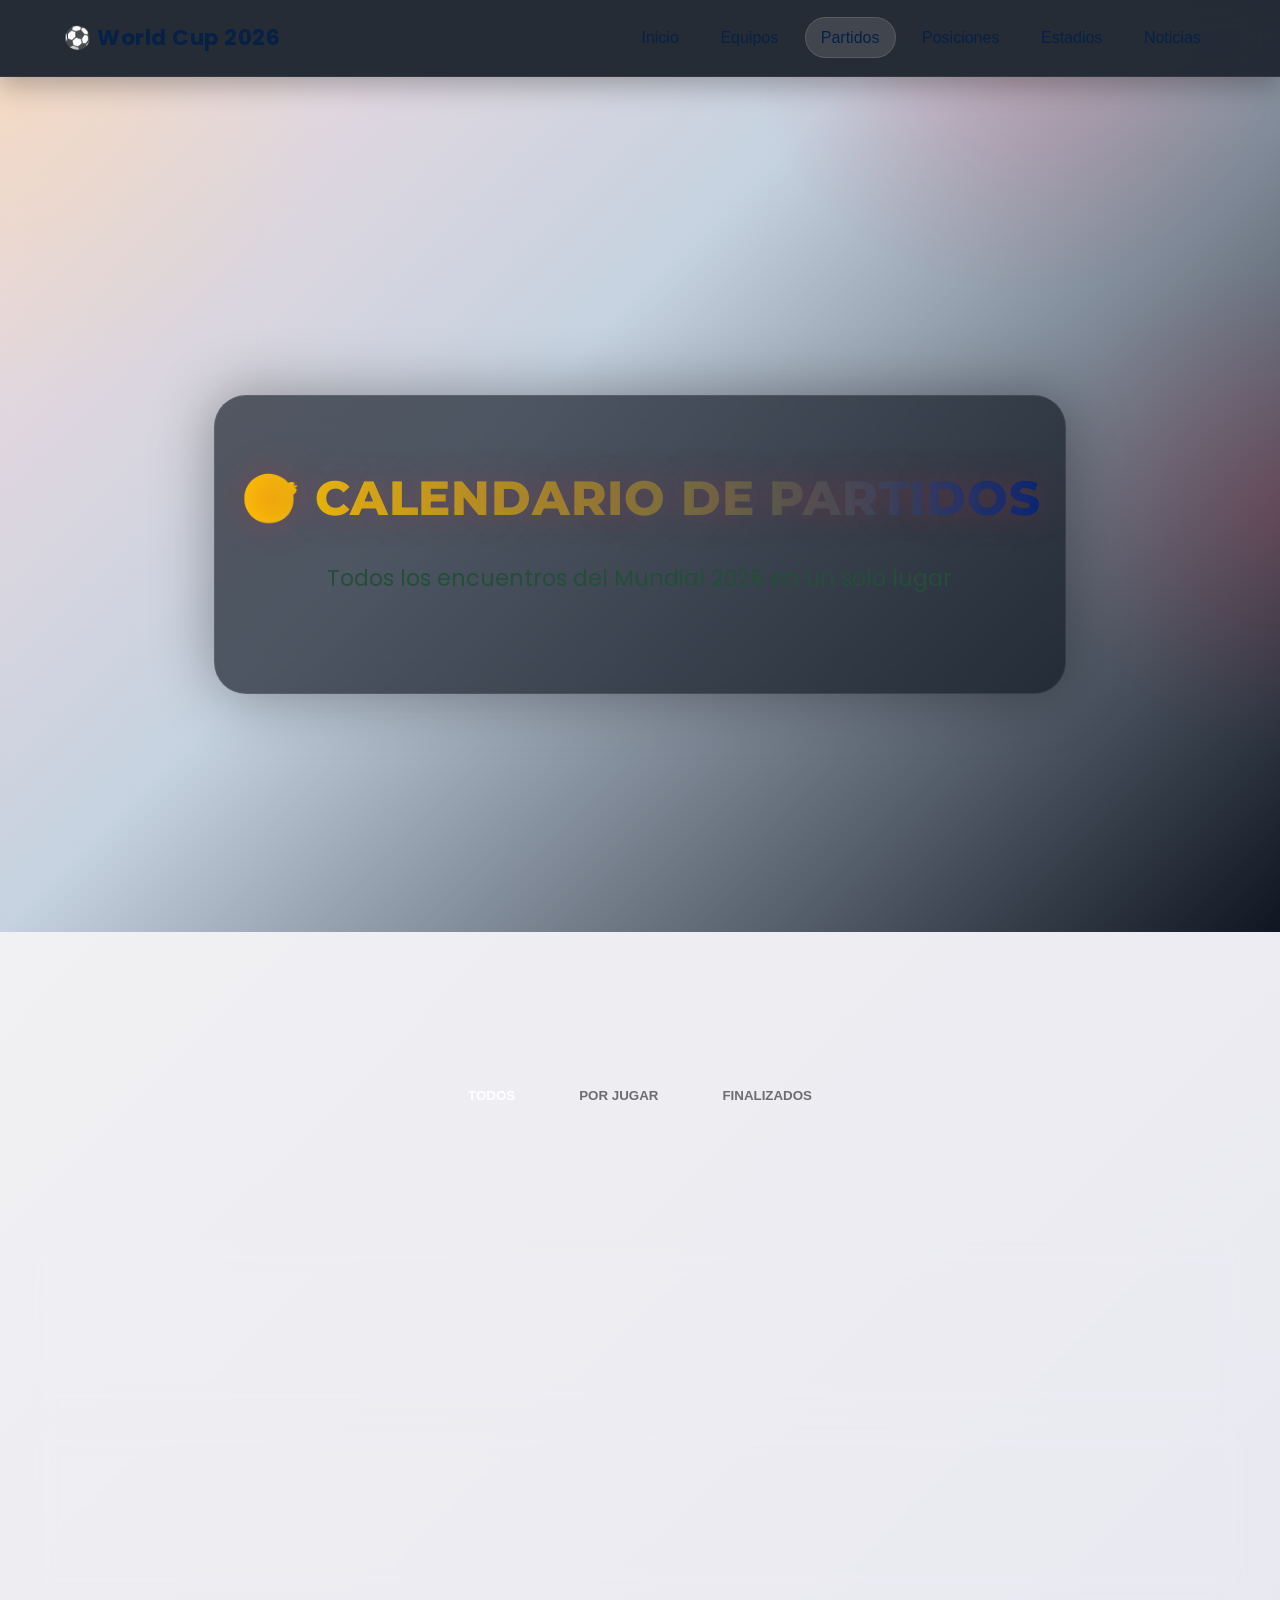
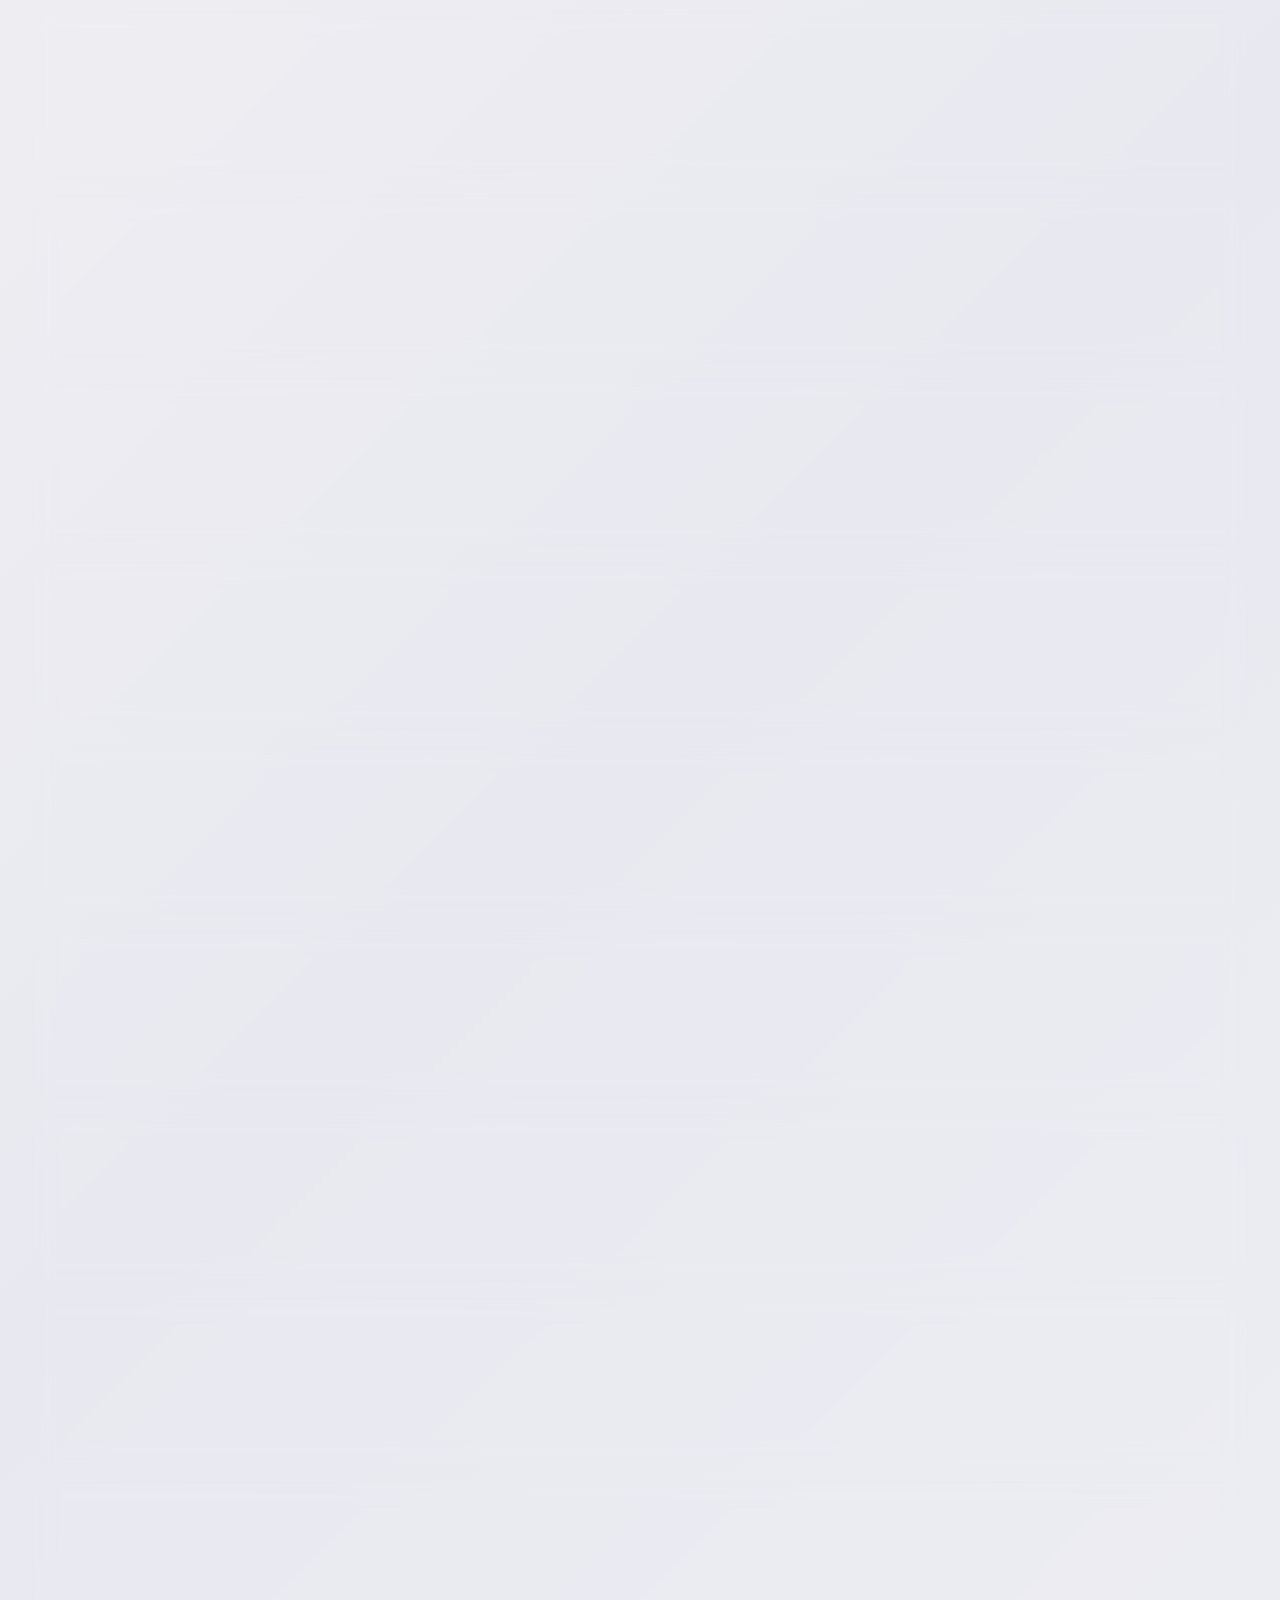
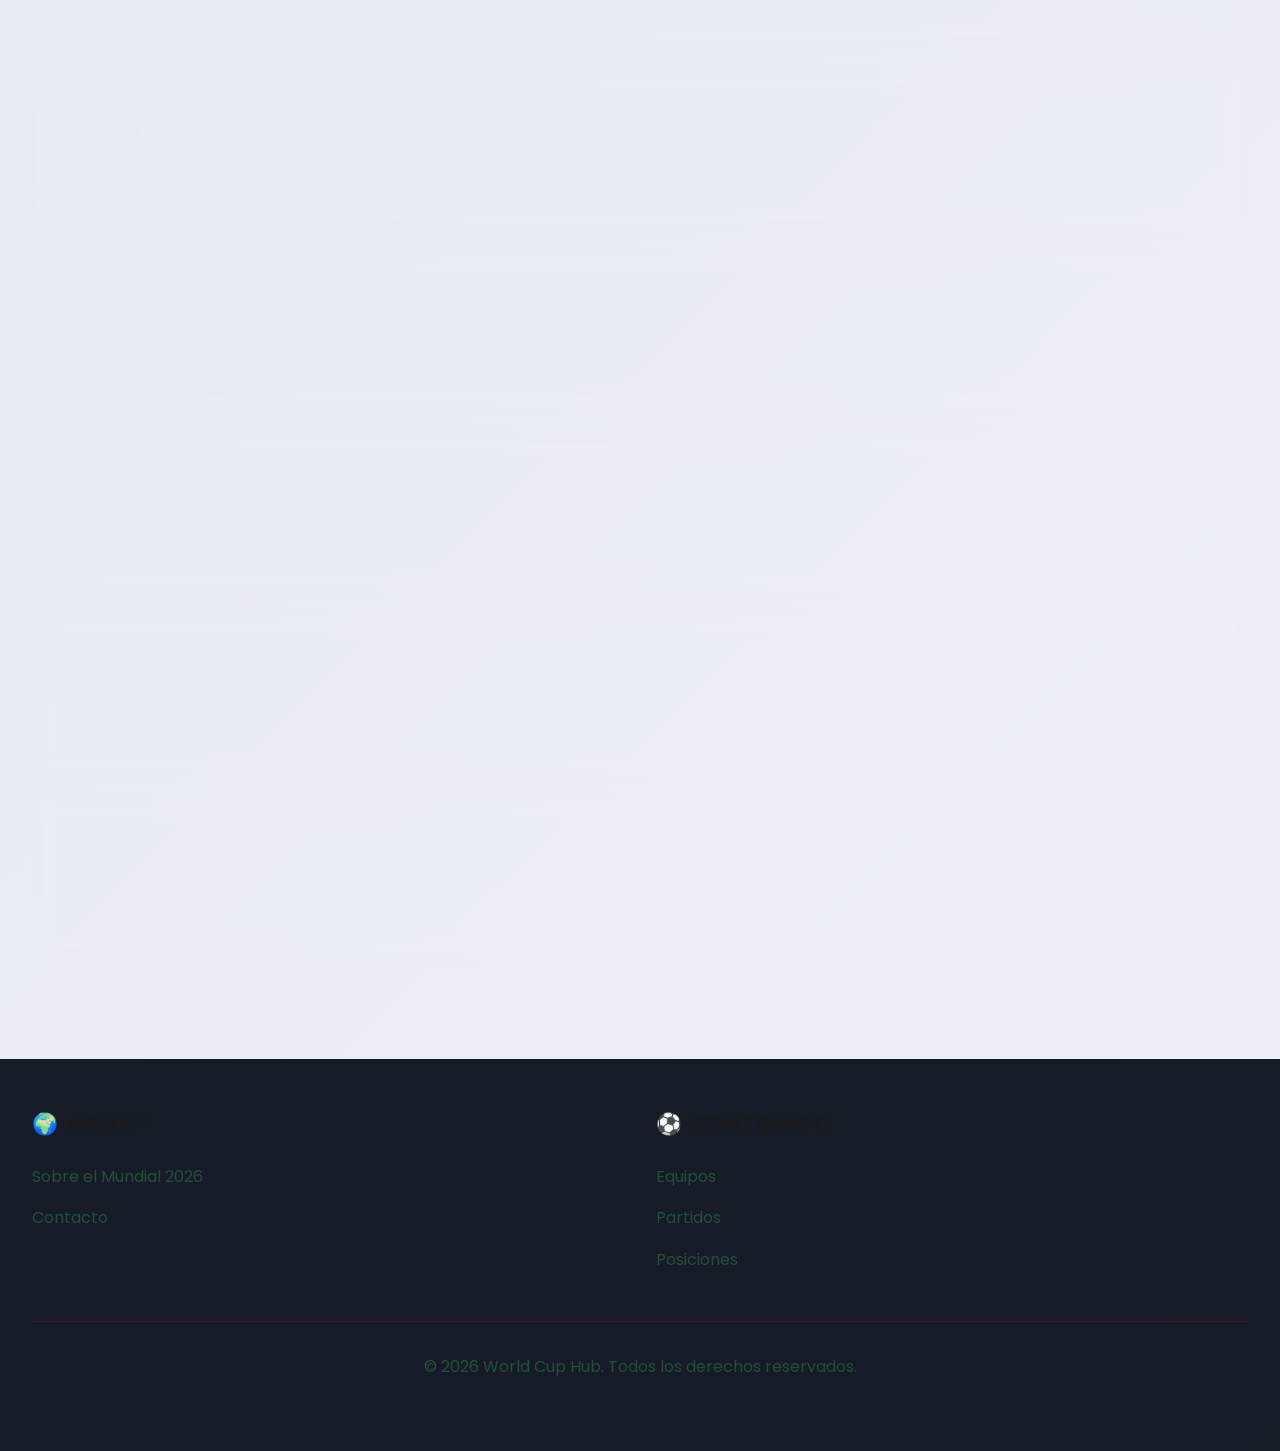
==== commit 47a9eee9: "Merge pull request #6 from olara1989/US6_informacion_partido Detalles de cada partido" ====
--- a/pages/matches.html
+++ b/pages/matches.html
@@ -14,6 +14,17 @@
   <link rel="stylesheet" href="../css/styles.css" />
   <link rel="stylesheet" href="../css/animations.css" />
   <link rel="stylesheet" href="../css/responsive.css" />
+  <style>
+    /* Modal básico para mostrar detalles del partido */
+    .modal-backdrop{display:none;position:fixed;inset:0;background:rgba(0,0,0,0.5);align-items:center;justify-content:center;z-index:9999}
+    .modal-backdrop.show{display:flex}
+    .modal-card{background:white;padding:1.25rem;border-radius:8px;max-width:520px;width:96%;box-shadow:0 10px 30px rgba(0,0,0,0.2)}
+    .modal-header{display:flex;justify-content:space-between;align-items:center;margin-bottom:0.5rem}
+    .modal-title{font-size:1.1rem;font-weight:700}
+    .modal-body{font-size:0.98rem;line-height:1.4}
+    .modal-row{display:flex;justify-content:space-between;padding:0.5rem 0;border-top:1px solid #f0f0f0}
+    .btn-detail{padding:0.5rem 0.75rem;border-radius:6px;border:1px solid var(--neon-cyan);background:transparent;color:var(--neon-cyan);cursor:pointer;font-weight:700}
+  </style>
 </head>
 <body>
   <!-- NAVBAR -->
@@ -94,6 +105,19 @@
   </section>
 
   <!-- FOOTER -->
+  <!-- Match details modal -->
+  <div id="match-modal" class="modal-backdrop" aria-hidden="true">
+    <div class="modal-card" role="dialog" aria-modal="true">
+      <div class="modal-header">
+        <div class="modal-title" id="modal-title">Detalle del partido</div>
+        <button id="modal-close" aria-label="Cerrar">✕</button>
+      </div>
+      <div class="modal-body" id="modal-body">
+        <!-- contenido dinámico -->
+      </div>
+    </div>
+  </div>
+
   <footer>
     <div class="container">
       <div class="footer-content">
@@ -176,6 +200,9 @@
             </div>
             <div class="match-team-flag">${match.flag_b}</div>
           </div>
+          <div style="display:flex;justify-content:center;margin-top:0.75rem">
+            <button class="btn-detail" onclick="showMatchDetailsById(${match.id})">Ver detalle</button>
+          </div>
         `;
 
         container.appendChild(card);
@@ -191,6 +218,37 @@
       }
     }
 
+    function showMatchDetailsById(id){
+      const match = allMatches.find(m => m.id === id);
+      if(match) showMatchDetails(match);
+    }
+
+    function showMatchDetails(match){
+      const modal = document.getElementById('match-modal');
+      const body = document.getElementById('modal-body');
+      const title = document.getElementById('modal-title');
+
+      const dateObj = new Date(match.date);
+      const formattedDate = dateObj.toLocaleDateString('es-ES', { weekday: 'long', day: 'numeric', month: 'short', year: 'numeric'});
+
+      title.textContent = `${match.team_a} vs ${match.team_b}`;
+      body.innerHTML = `
+        <div class="modal-row"><strong>Fecha:</strong><span>${formattedDate} • ${match.time}</span></div>
+        <div class="modal-row"><strong>Estado:</strong><span>${match.status}</span></div>
+        <div class="modal-row"><strong>Estadio:</strong><span>${match.stadium}</span></div>
+        <div class="modal-row"><strong>Ciudad:</strong><span>${match.city}</span></div>
+      `;
+
+      modal.classList.add('show');
+      modal.setAttribute('aria-hidden','false');
+
+      // close handlers
+      const closeBtn = document.getElementById('modal-close');
+      function close(){ modal.classList.remove('show'); modal.setAttribute('aria-hidden','true'); }
+      closeBtn.onclick = close;
+      modal.onclick = function(e){ if(e.target === modal) close(); };
+    }
+
     loadMatches();
   </script>
 </body>
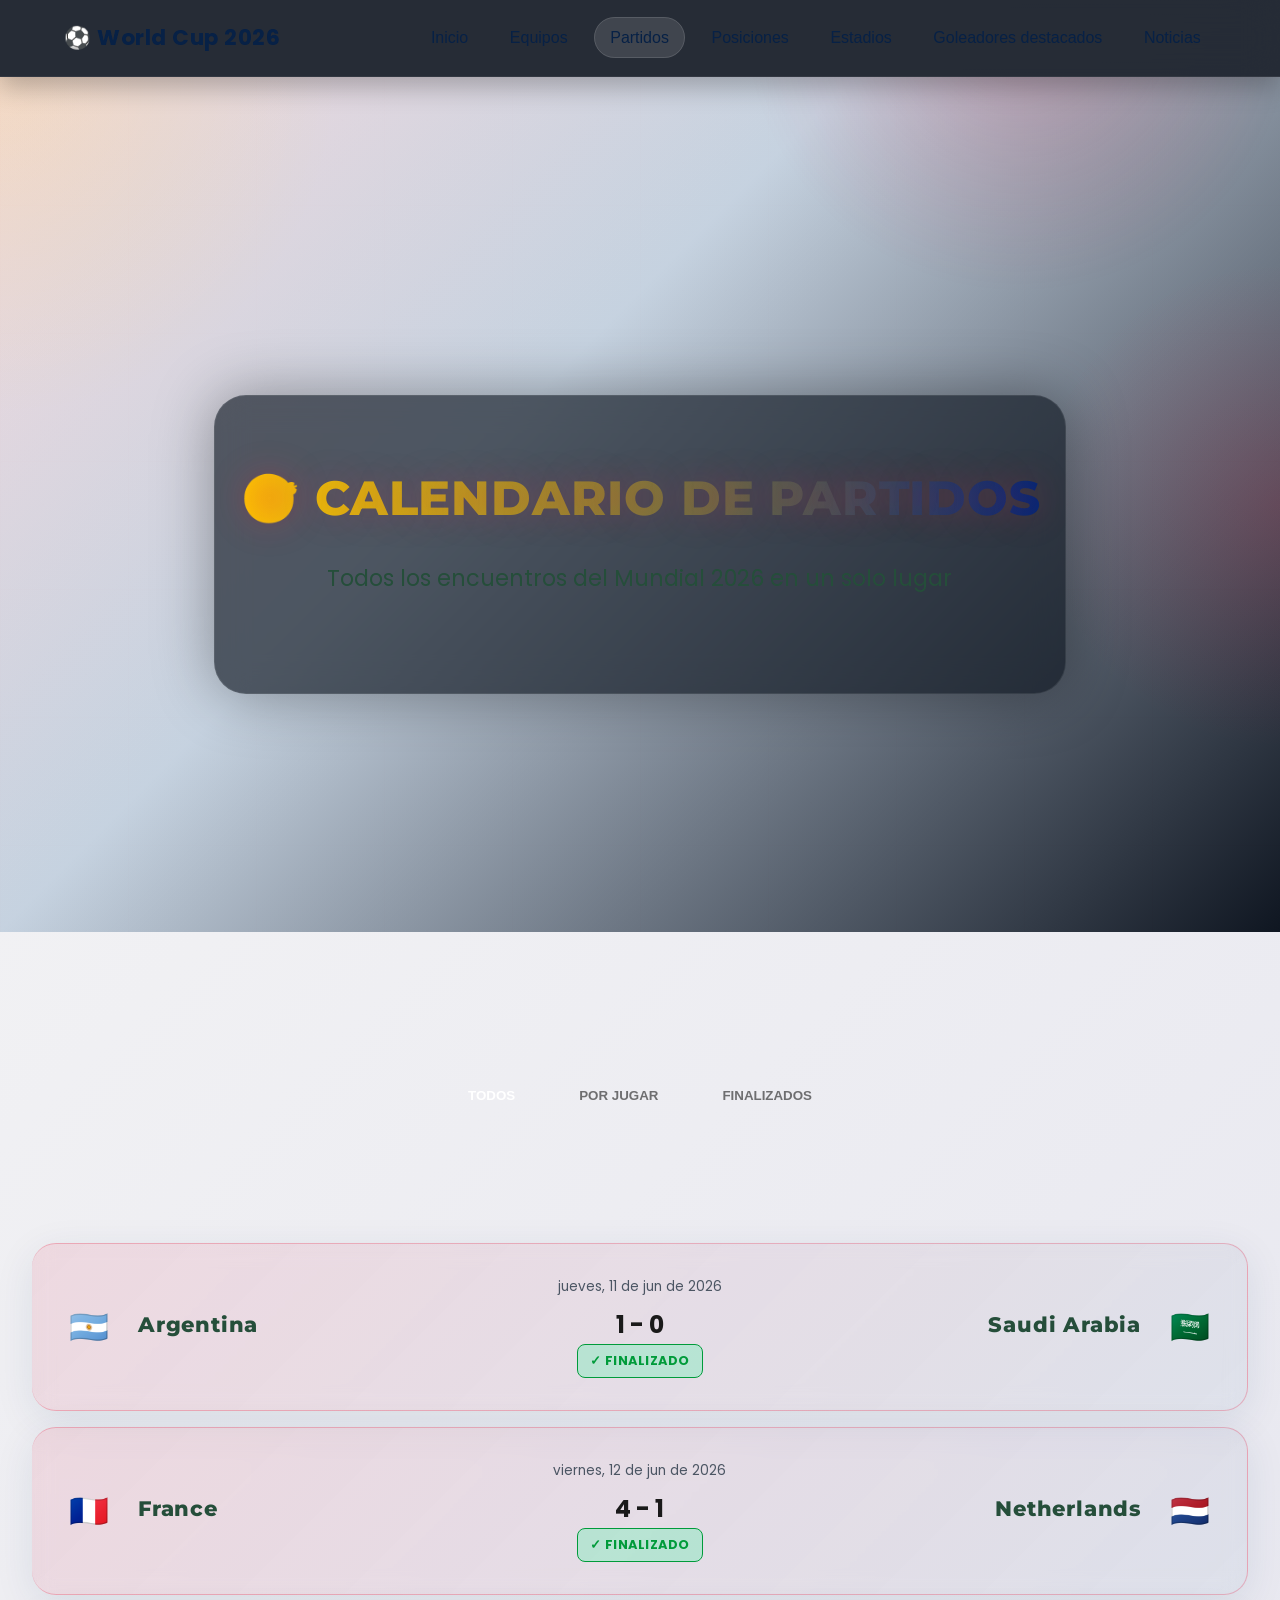
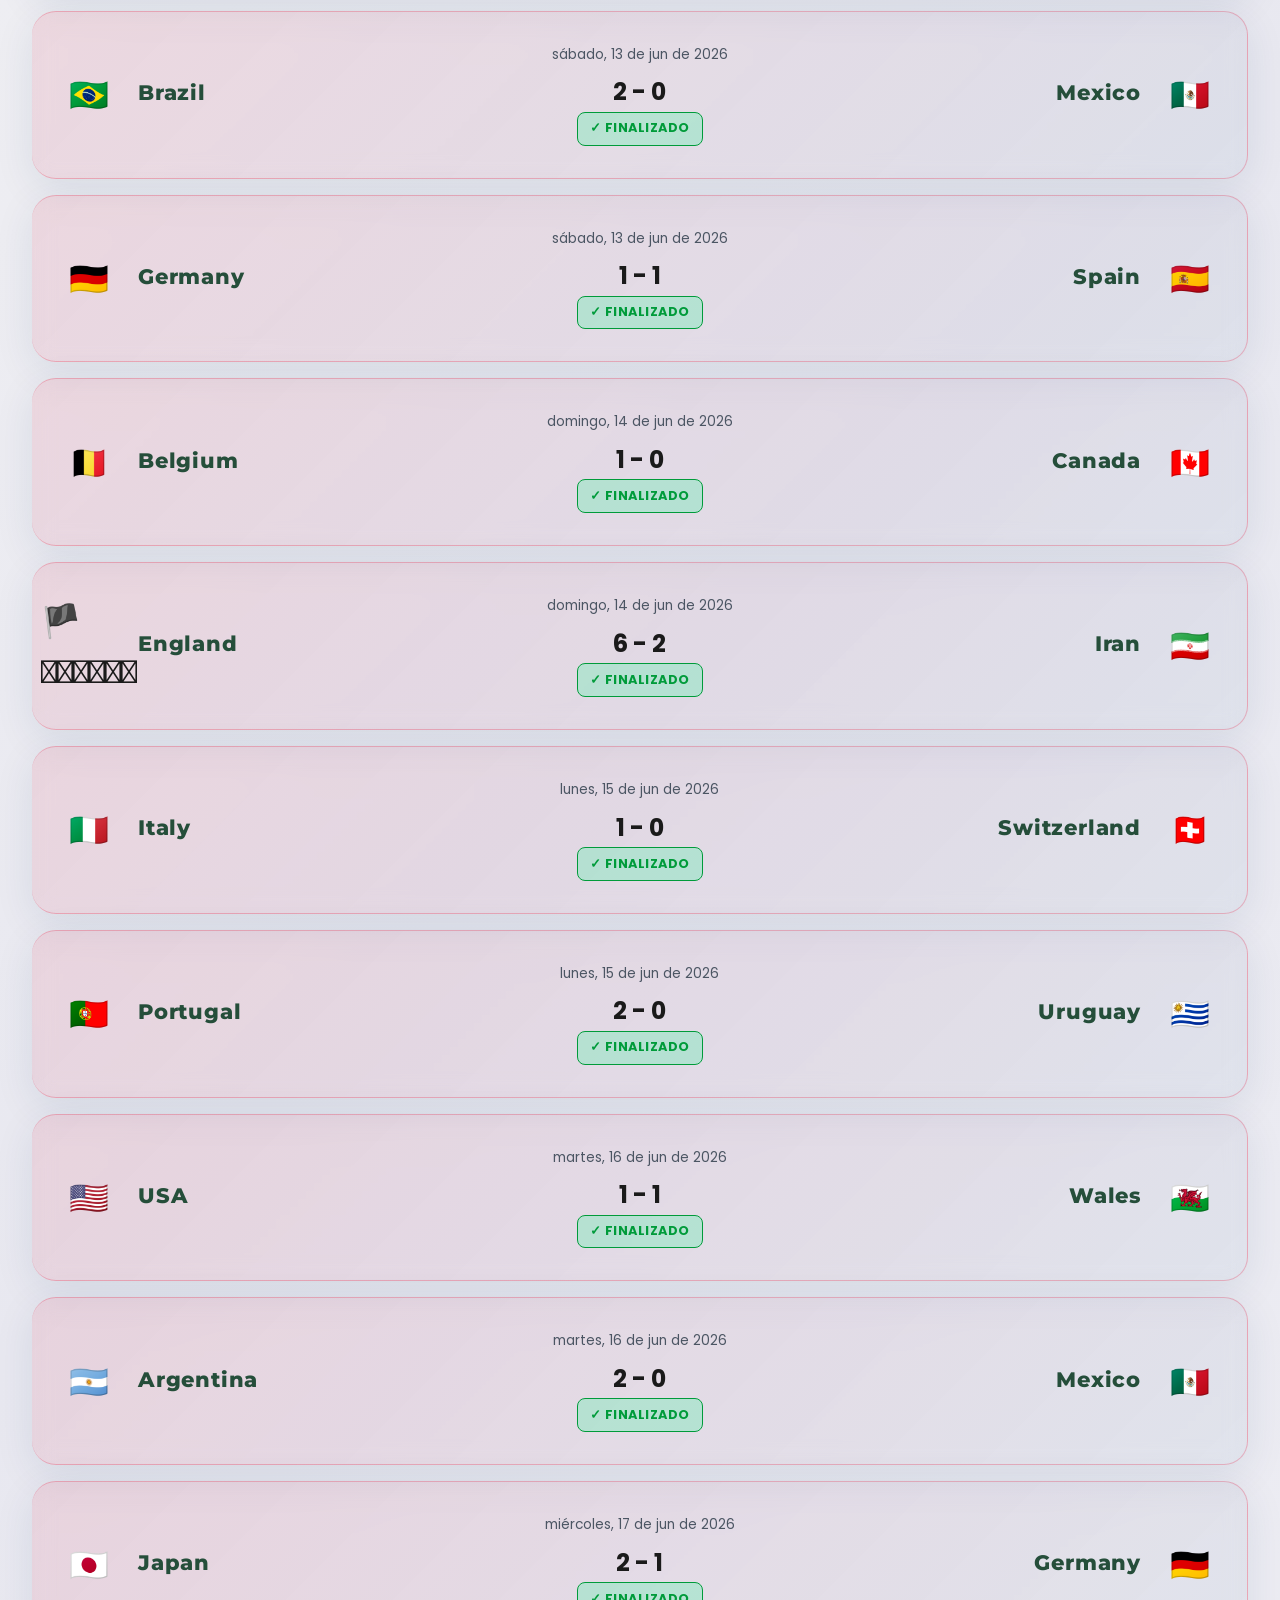
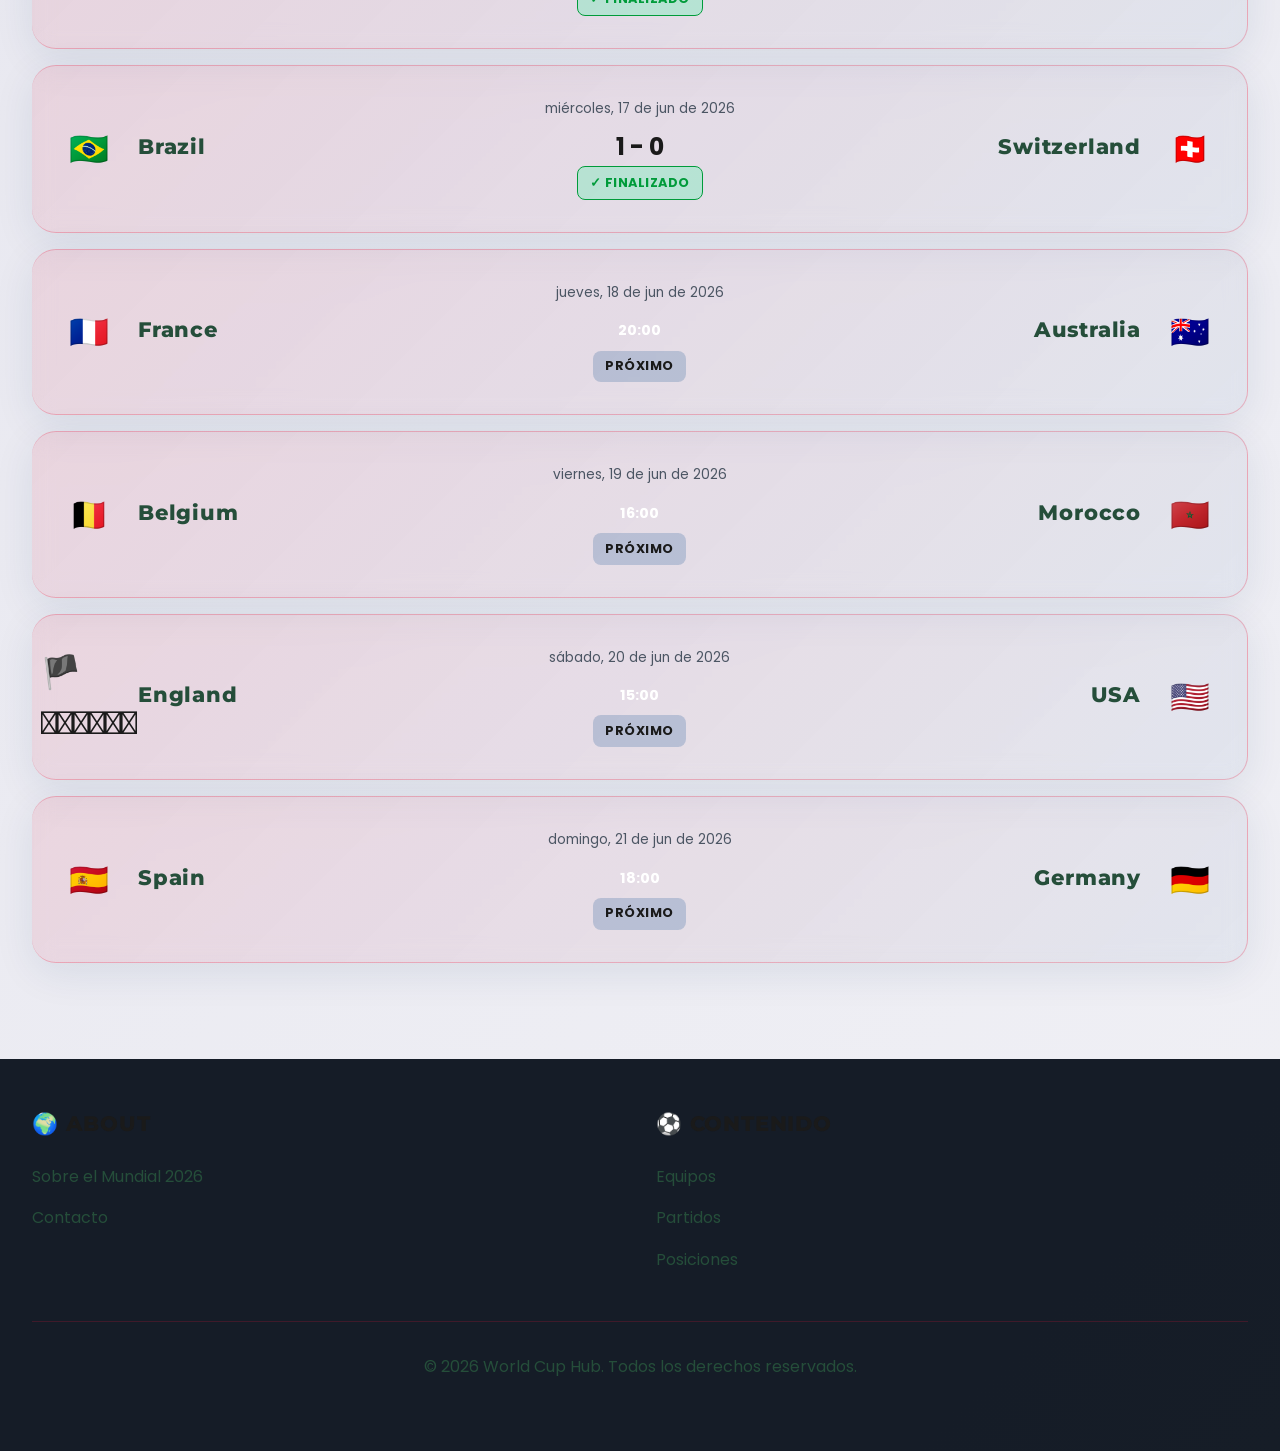
==== commit 61563b1d: "se agrego goleadores destacados" ====
--- a/pages/matches.html
+++ b/pages/matches.html
@@ -14,17 +14,6 @@
   <link rel="stylesheet" href="../css/styles.css" />
   <link rel="stylesheet" href="../css/animations.css" />
   <link rel="stylesheet" href="../css/responsive.css" />
-  <style>
-    /* Modal básico para mostrar detalles del partido */
-    .modal-backdrop{display:none;position:fixed;inset:0;background:rgba(0,0,0,0.5);align-items:center;justify-content:center;z-index:9999}
-    .modal-backdrop.show{display:flex}
-    .modal-card{background:white;padding:1.25rem;border-radius:8px;max-width:520px;width:96%;box-shadow:0 10px 30px rgba(0,0,0,0.2)}
-    .modal-header{display:flex;justify-content:space-between;align-items:center;margin-bottom:0.5rem}
-    .modal-title{font-size:1.1rem;font-weight:700}
-    .modal-body{font-size:0.98rem;line-height:1.4}
-    .modal-row{display:flex;justify-content:space-between;padding:0.5rem 0;border-top:1px solid #f0f0f0}
-    .btn-detail{padding:0.5rem 0.75rem;border-radius:6px;border:1px solid var(--neon-cyan);background:transparent;color:var(--neon-cyan);cursor:pointer;font-weight:700}
-  </style>
 </head>
 <body>
   <!-- NAVBAR -->
@@ -43,6 +32,7 @@
           <li><a href="matches.html" class="active">Partidos</a></li>
           <li><a href="standings.html">Posiciones</a></li>
           <li><a href="stadiums.html">Estadios</a></li>
+          <li><a href="goleadores.html">Goleadores destacados</a></li>
           <li><a href="news.html">Noticias</a></li>
         </ul>
       </div>
@@ -105,19 +95,6 @@
   </section>
 
   <!-- FOOTER -->
-  <!-- Match details modal -->
-  <div id="match-modal" class="modal-backdrop" aria-hidden="true">
-    <div class="modal-card" role="dialog" aria-modal="true">
-      <div class="modal-header">
-        <div class="modal-title" id="modal-title">Detalle del partido</div>
-        <button id="modal-close" aria-label="Cerrar">✕</button>
-      </div>
-      <div class="modal-body" id="modal-body">
-        <!-- contenido dinámico -->
-      </div>
-    </div>
-  </div>
-
   <footer>
     <div class="container">
       <div class="footer-content">
@@ -200,9 +177,6 @@
             </div>
             <div class="match-team-flag">${match.flag_b}</div>
           </div>
-          <div style="display:flex;justify-content:center;margin-top:0.75rem">
-            <button class="btn-detail" onclick="showMatchDetailsById(${match.id})">Ver detalle</button>
-          </div>
         `;
 
         container.appendChild(card);
@@ -218,37 +192,6 @@
       }
     }
 
-    function showMatchDetailsById(id){
-      const match = allMatches.find(m => m.id === id);
-      if(match) showMatchDetails(match);
-    }
-
-    function showMatchDetails(match){
-      const modal = document.getElementById('match-modal');
-      const body = document.getElementById('modal-body');
-      const title = document.getElementById('modal-title');
-
-      const dateObj = new Date(match.date);
-      const formattedDate = dateObj.toLocaleDateString('es-ES', { weekday: 'long', day: 'numeric', month: 'short', year: 'numeric'});
-
-      title.textContent = `${match.team_a} vs ${match.team_b}`;
-      body.innerHTML = `
-        <div class="modal-row"><strong>Fecha:</strong><span>${formattedDate} • ${match.time}</span></div>
-        <div class="modal-row"><strong>Estado:</strong><span>${match.status}</span></div>
-        <div class="modal-row"><strong>Estadio:</strong><span>${match.stadium}</span></div>
-        <div class="modal-row"><strong>Ciudad:</strong><span>${match.city}</span></div>
-      `;
-
-      modal.classList.add('show');
-      modal.setAttribute('aria-hidden','false');
-
-      // close handlers
-      const closeBtn = document.getElementById('modal-close');
-      function close(){ modal.classList.remove('show'); modal.setAttribute('aria-hidden','true'); }
-      closeBtn.onclick = close;
-      modal.onclick = function(e){ if(e.target === modal) close(); };
-    }
-
     loadMatches();
   </script>
 </body>
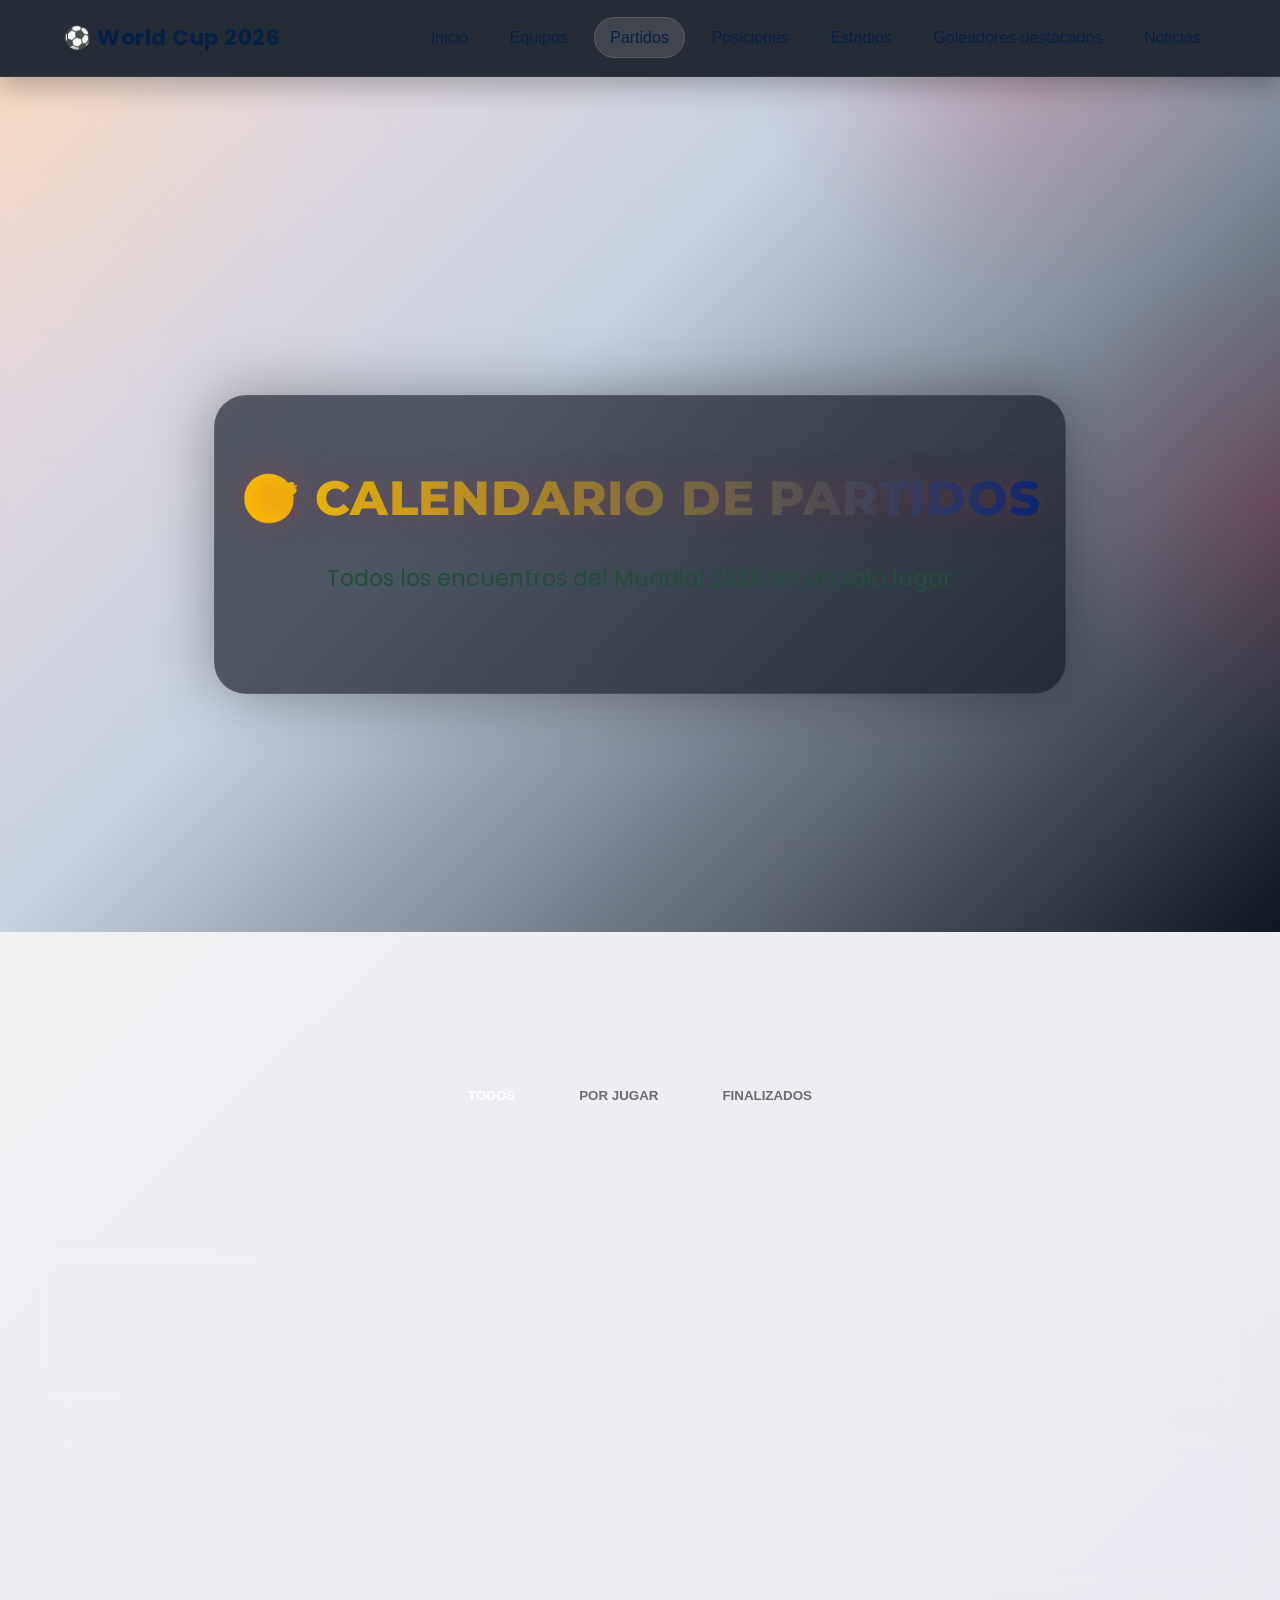
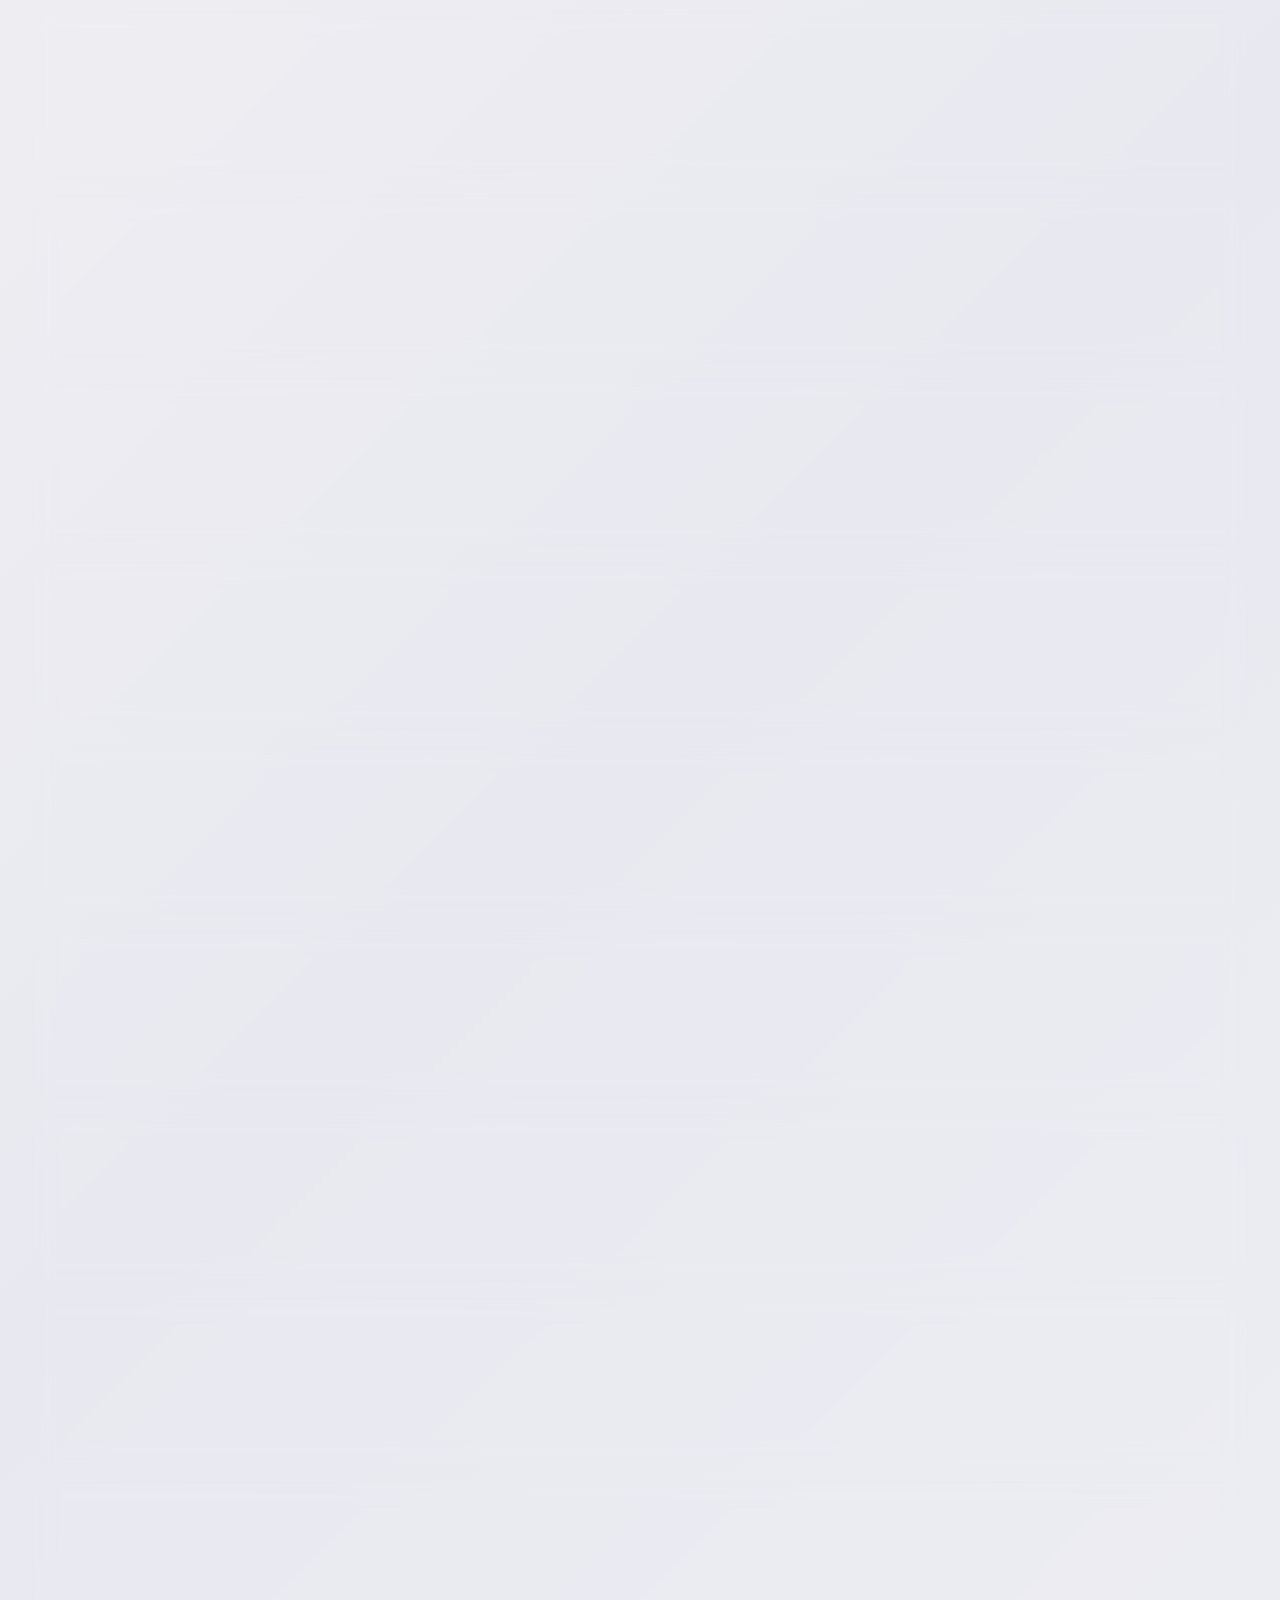
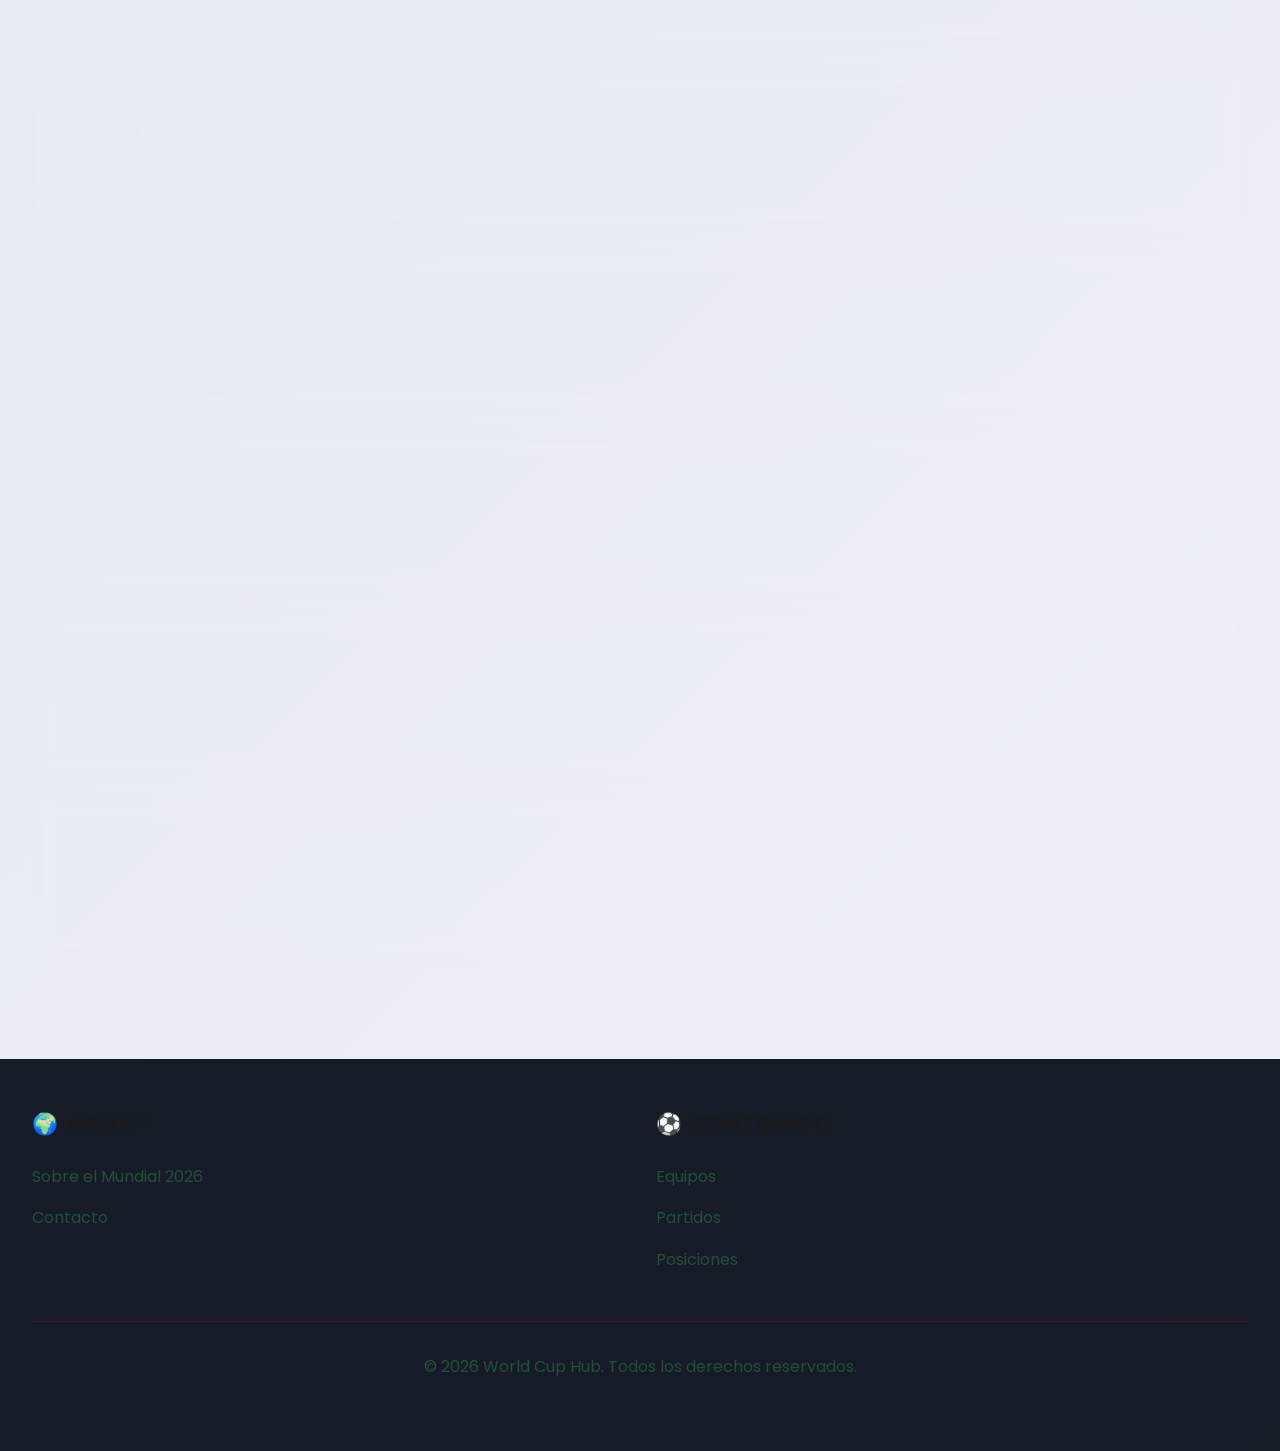
==== commit 8f1cf189: "Merge pull request #7 from olara1989/us10_goleadores_torneo se agrego goleadores destacados" ====
--- a/pages/matches.html
+++ b/pages/matches.html
@@ -14,6 +14,17 @@
   <link rel="stylesheet" href="../css/styles.css" />
   <link rel="stylesheet" href="../css/animations.css" />
   <link rel="stylesheet" href="../css/responsive.css" />
+  <style>
+    /* Modal básico para mostrar detalles del partido */
+    .modal-backdrop{display:none;position:fixed;inset:0;background:rgba(0,0,0,0.5);align-items:center;justify-content:center;z-index:9999}
+    .modal-backdrop.show{display:flex}
+    .modal-card{background:white;padding:1.25rem;border-radius:8px;max-width:520px;width:96%;box-shadow:0 10px 30px rgba(0,0,0,0.2)}
+    .modal-header{display:flex;justify-content:space-between;align-items:center;margin-bottom:0.5rem}
+    .modal-title{font-size:1.1rem;font-weight:700}
+    .modal-body{font-size:0.98rem;line-height:1.4}
+    .modal-row{display:flex;justify-content:space-between;padding:0.5rem 0;border-top:1px solid #f0f0f0}
+    .btn-detail{padding:0.5rem 0.75rem;border-radius:6px;border:1px solid var(--neon-cyan);background:transparent;color:var(--neon-cyan);cursor:pointer;font-weight:700}
+  </style>
 </head>
 <body>
   <!-- NAVBAR -->
@@ -95,6 +106,19 @@
   </section>
 
   <!-- FOOTER -->
+  <!-- Match details modal -->
+  <div id="match-modal" class="modal-backdrop" aria-hidden="true">
+    <div class="modal-card" role="dialog" aria-modal="true">
+      <div class="modal-header">
+        <div class="modal-title" id="modal-title">Detalle del partido</div>
+        <button id="modal-close" aria-label="Cerrar">✕</button>
+      </div>
+      <div class="modal-body" id="modal-body">
+        <!-- contenido dinámico -->
+      </div>
+    </div>
+  </div>
+
   <footer>
     <div class="container">
       <div class="footer-content">
@@ -177,6 +201,9 @@
             </div>
             <div class="match-team-flag">${match.flag_b}</div>
           </div>
+          <div style="display:flex;justify-content:center;margin-top:0.75rem">
+            <button class="btn-detail" onclick="showMatchDetailsById(${match.id})">Ver detalle</button>
+          </div>
         `;
 
         container.appendChild(card);
@@ -192,6 +219,37 @@
       }
     }
 
+    function showMatchDetailsById(id){
+      const match = allMatches.find(m => m.id === id);
+      if(match) showMatchDetails(match);
+    }
+
+    function showMatchDetails(match){
+      const modal = document.getElementById('match-modal');
+      const body = document.getElementById('modal-body');
+      const title = document.getElementById('modal-title');
+
+      const dateObj = new Date(match.date);
+      const formattedDate = dateObj.toLocaleDateString('es-ES', { weekday: 'long', day: 'numeric', month: 'short', year: 'numeric'});
+
+      title.textContent = `${match.team_a} vs ${match.team_b}`;
+      body.innerHTML = `
+        <div class="modal-row"><strong>Fecha:</strong><span>${formattedDate} • ${match.time}</span></div>
+        <div class="modal-row"><strong>Estado:</strong><span>${match.status}</span></div>
+        <div class="modal-row"><strong>Estadio:</strong><span>${match.stadium}</span></div>
+        <div class="modal-row"><strong>Ciudad:</strong><span>${match.city}</span></div>
+      `;
+
+      modal.classList.add('show');
+      modal.setAttribute('aria-hidden','false');
+
+      // close handlers
+      const closeBtn = document.getElementById('modal-close');
+      function close(){ modal.classList.remove('show'); modal.setAttribute('aria-hidden','true'); }
+      closeBtn.onclick = close;
+      modal.onclick = function(e){ if(e.target === modal) close(); };
+    }
+
     loadMatches();
   </script>
 </body>
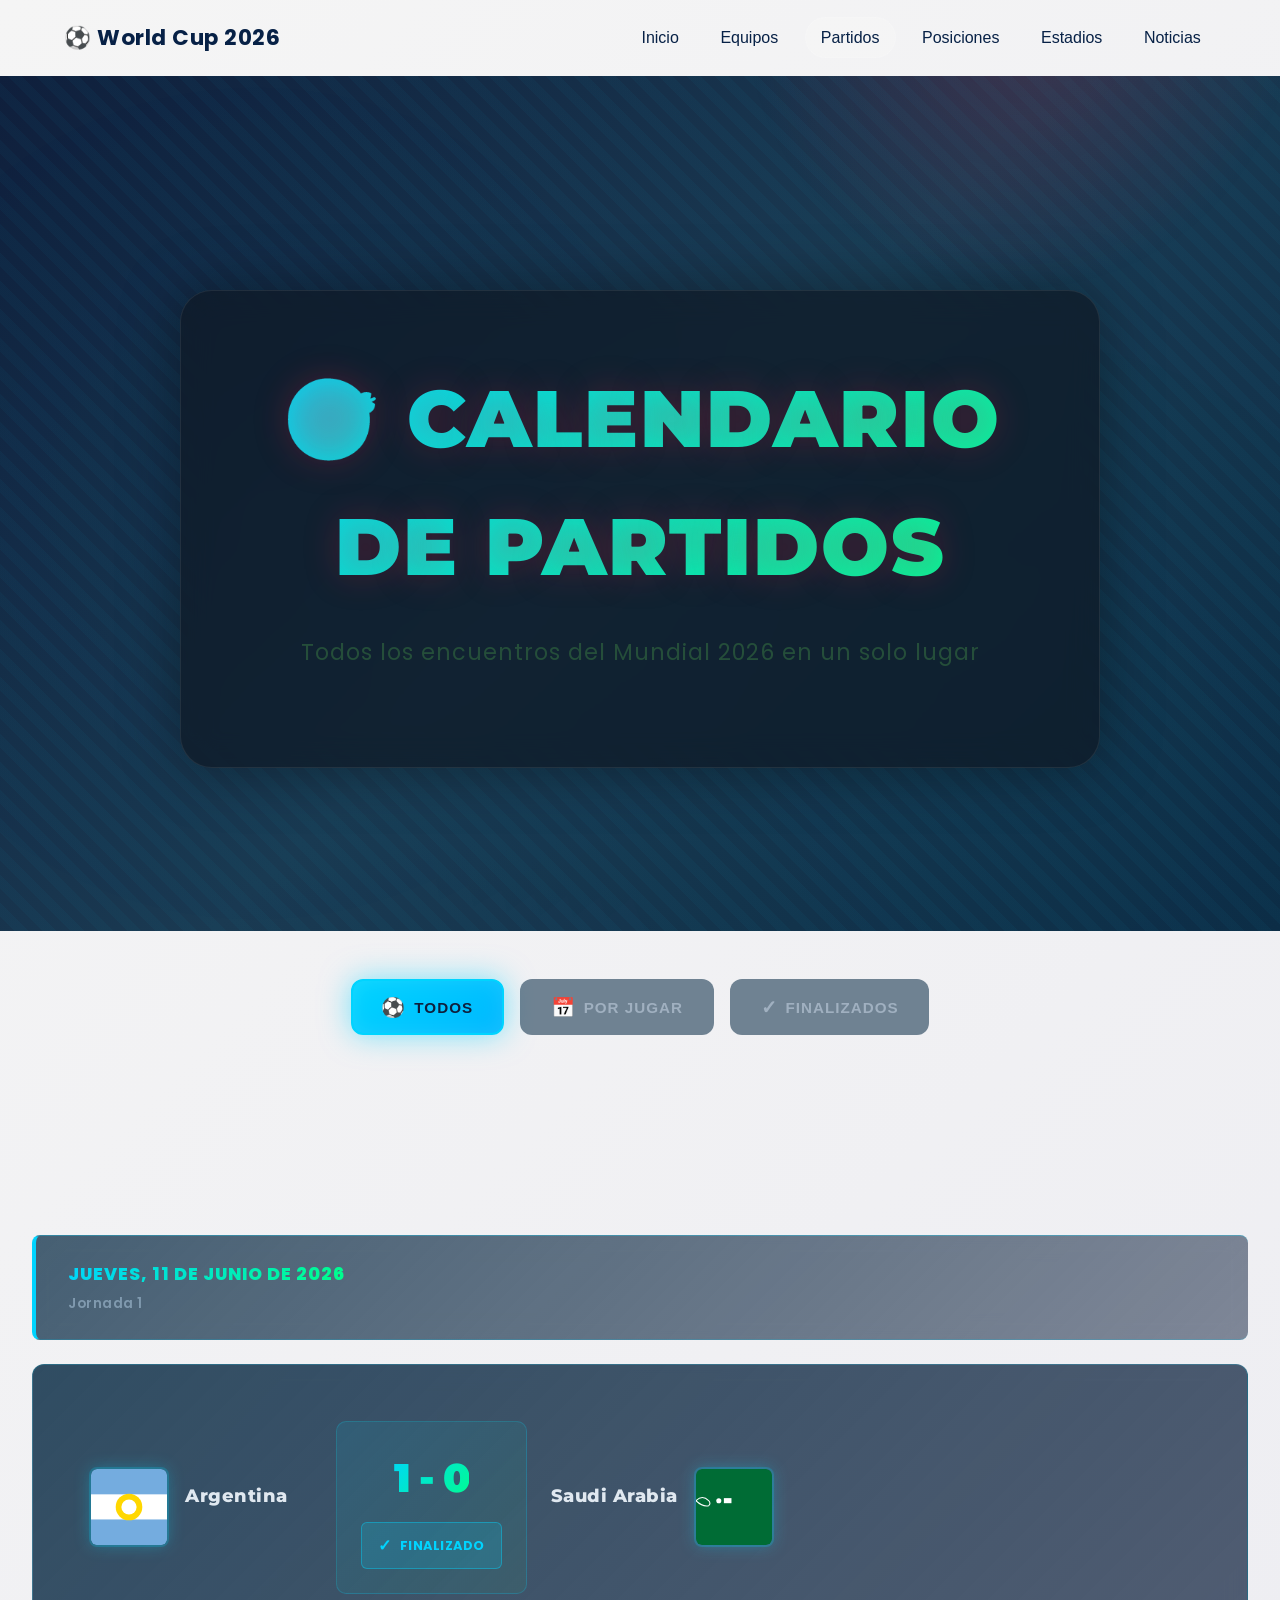
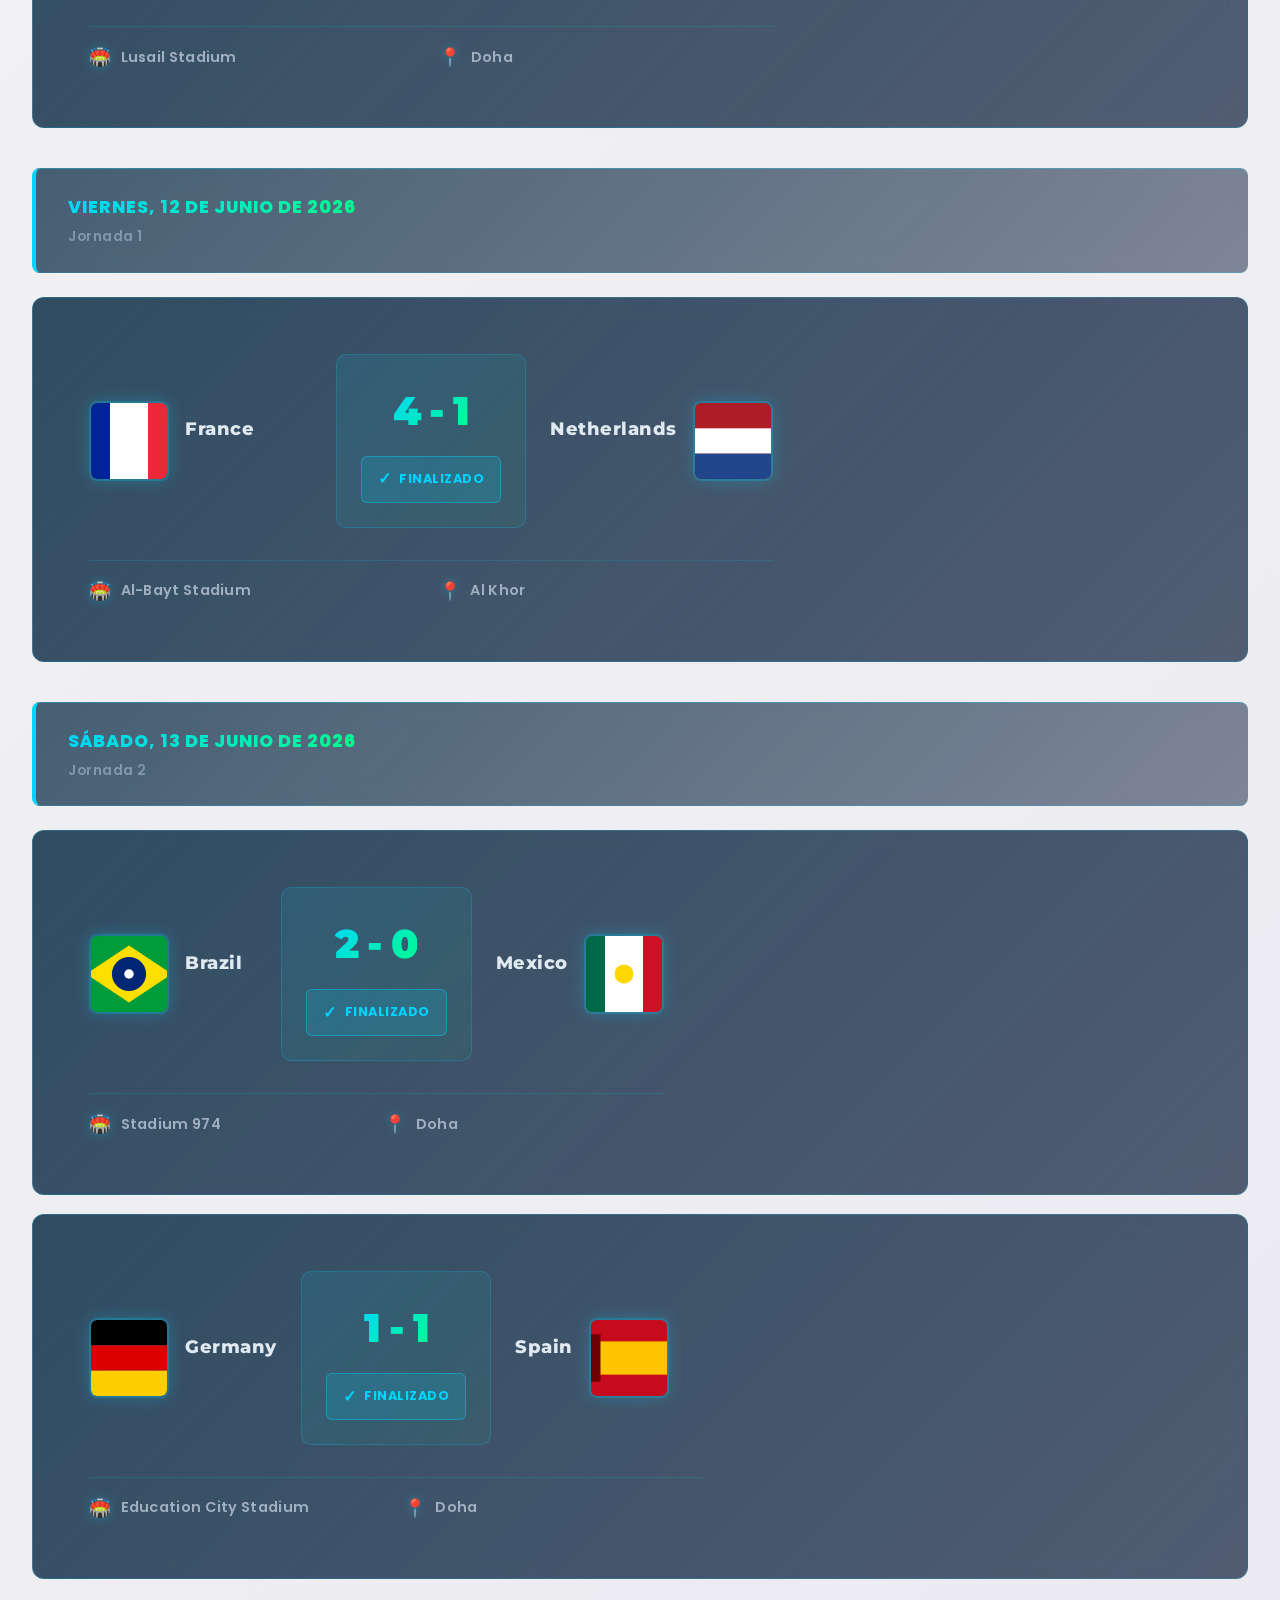
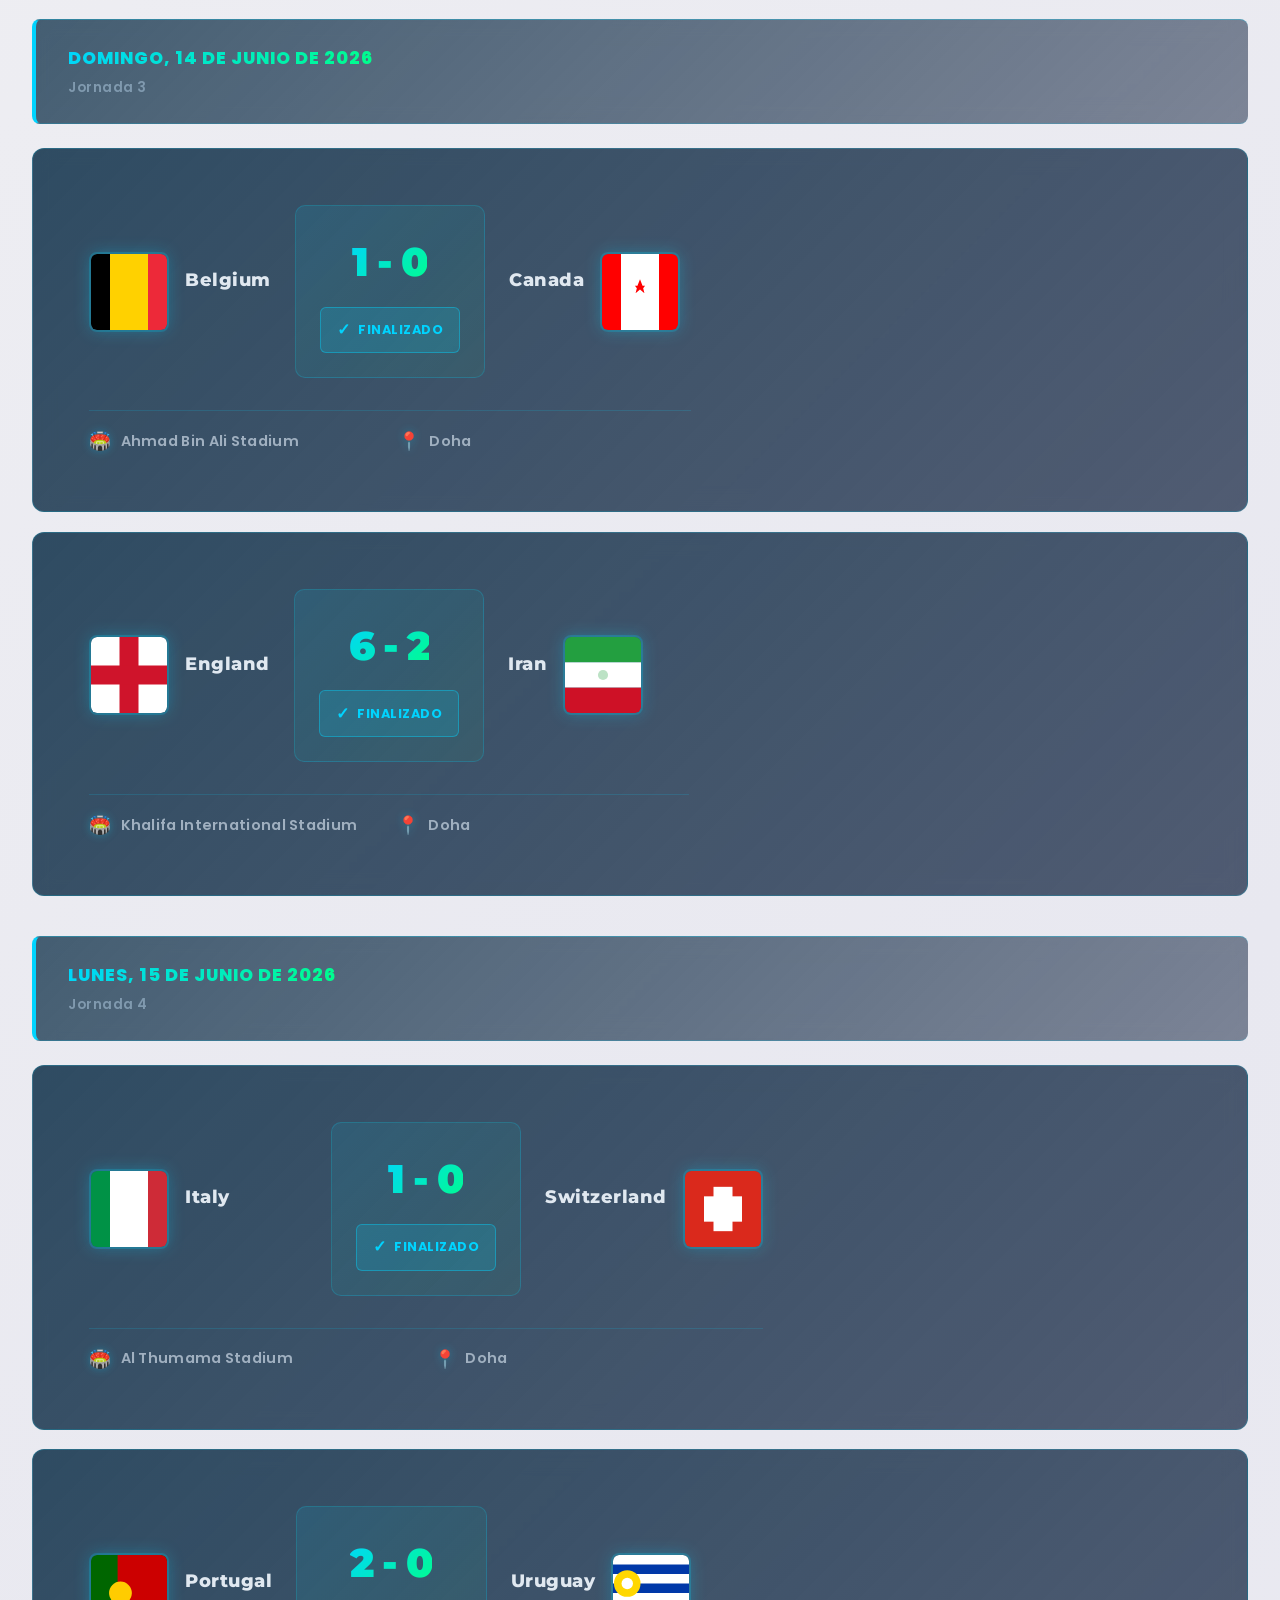
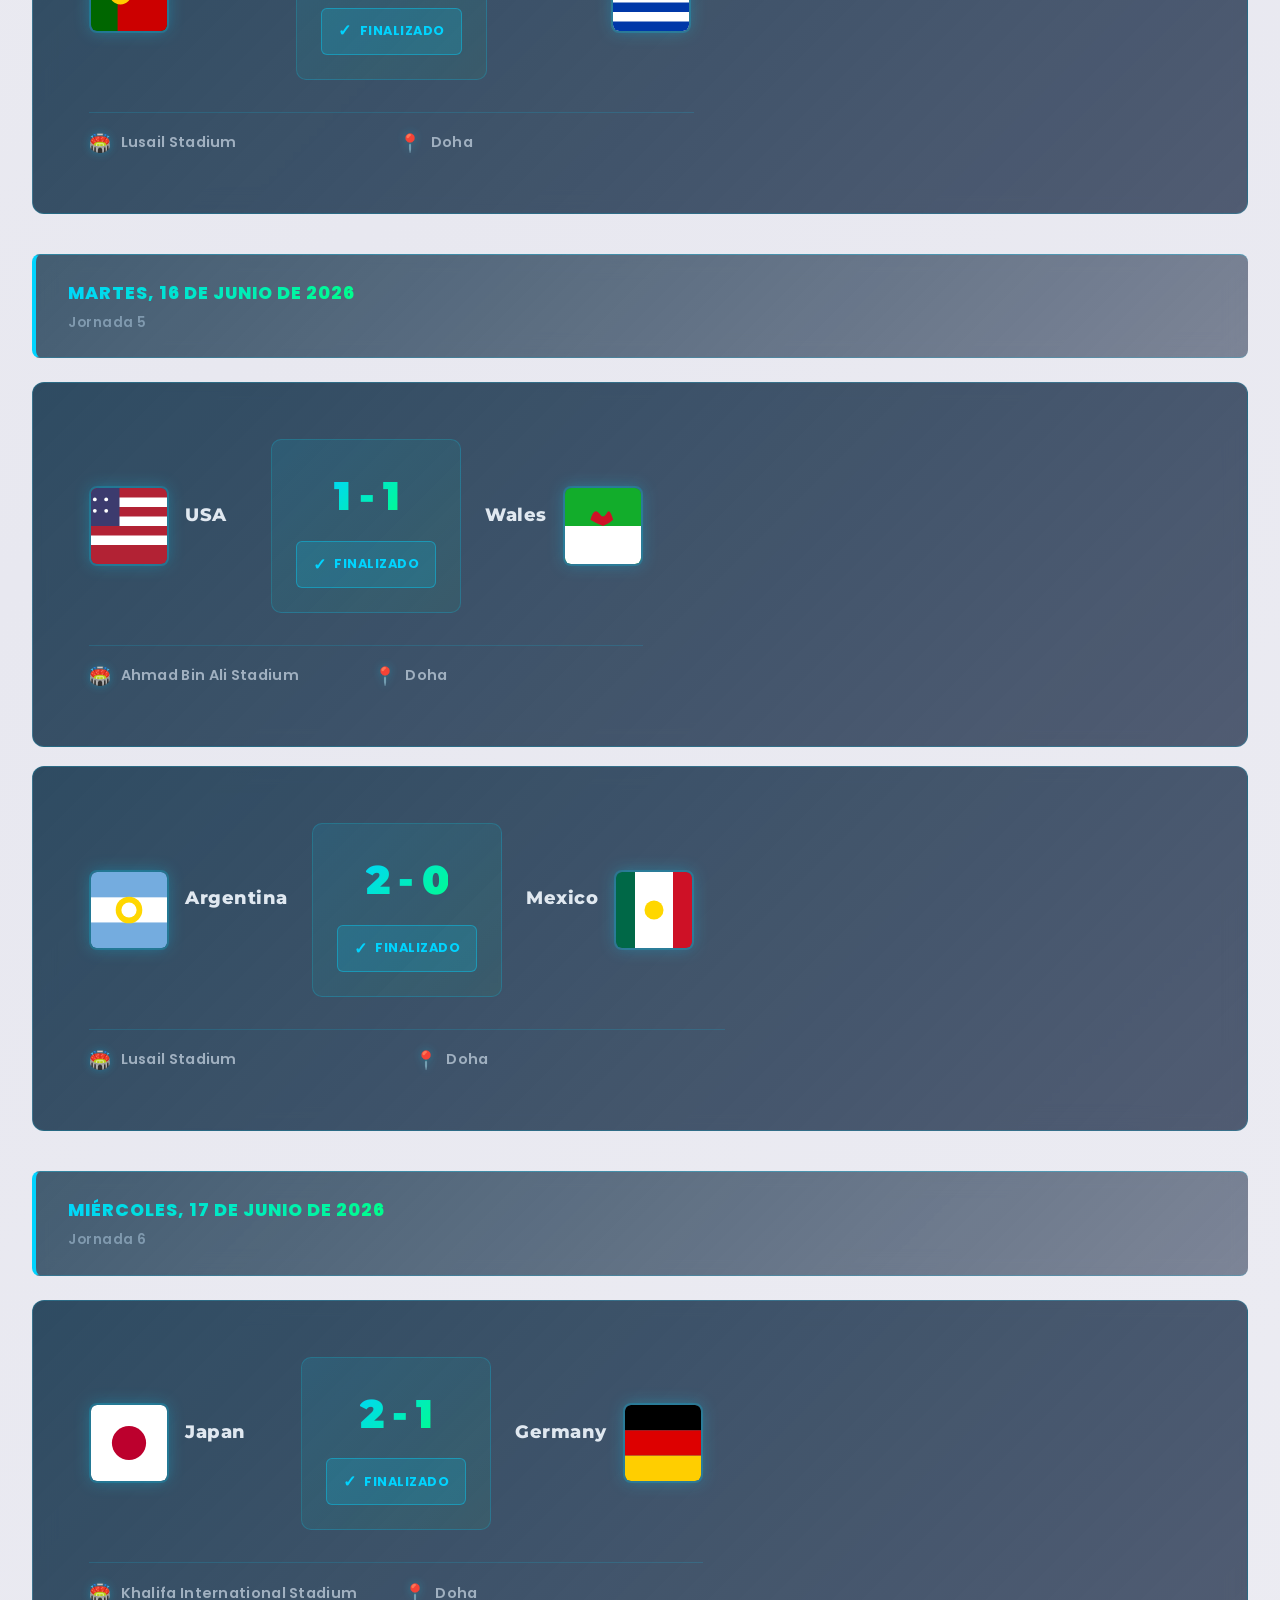
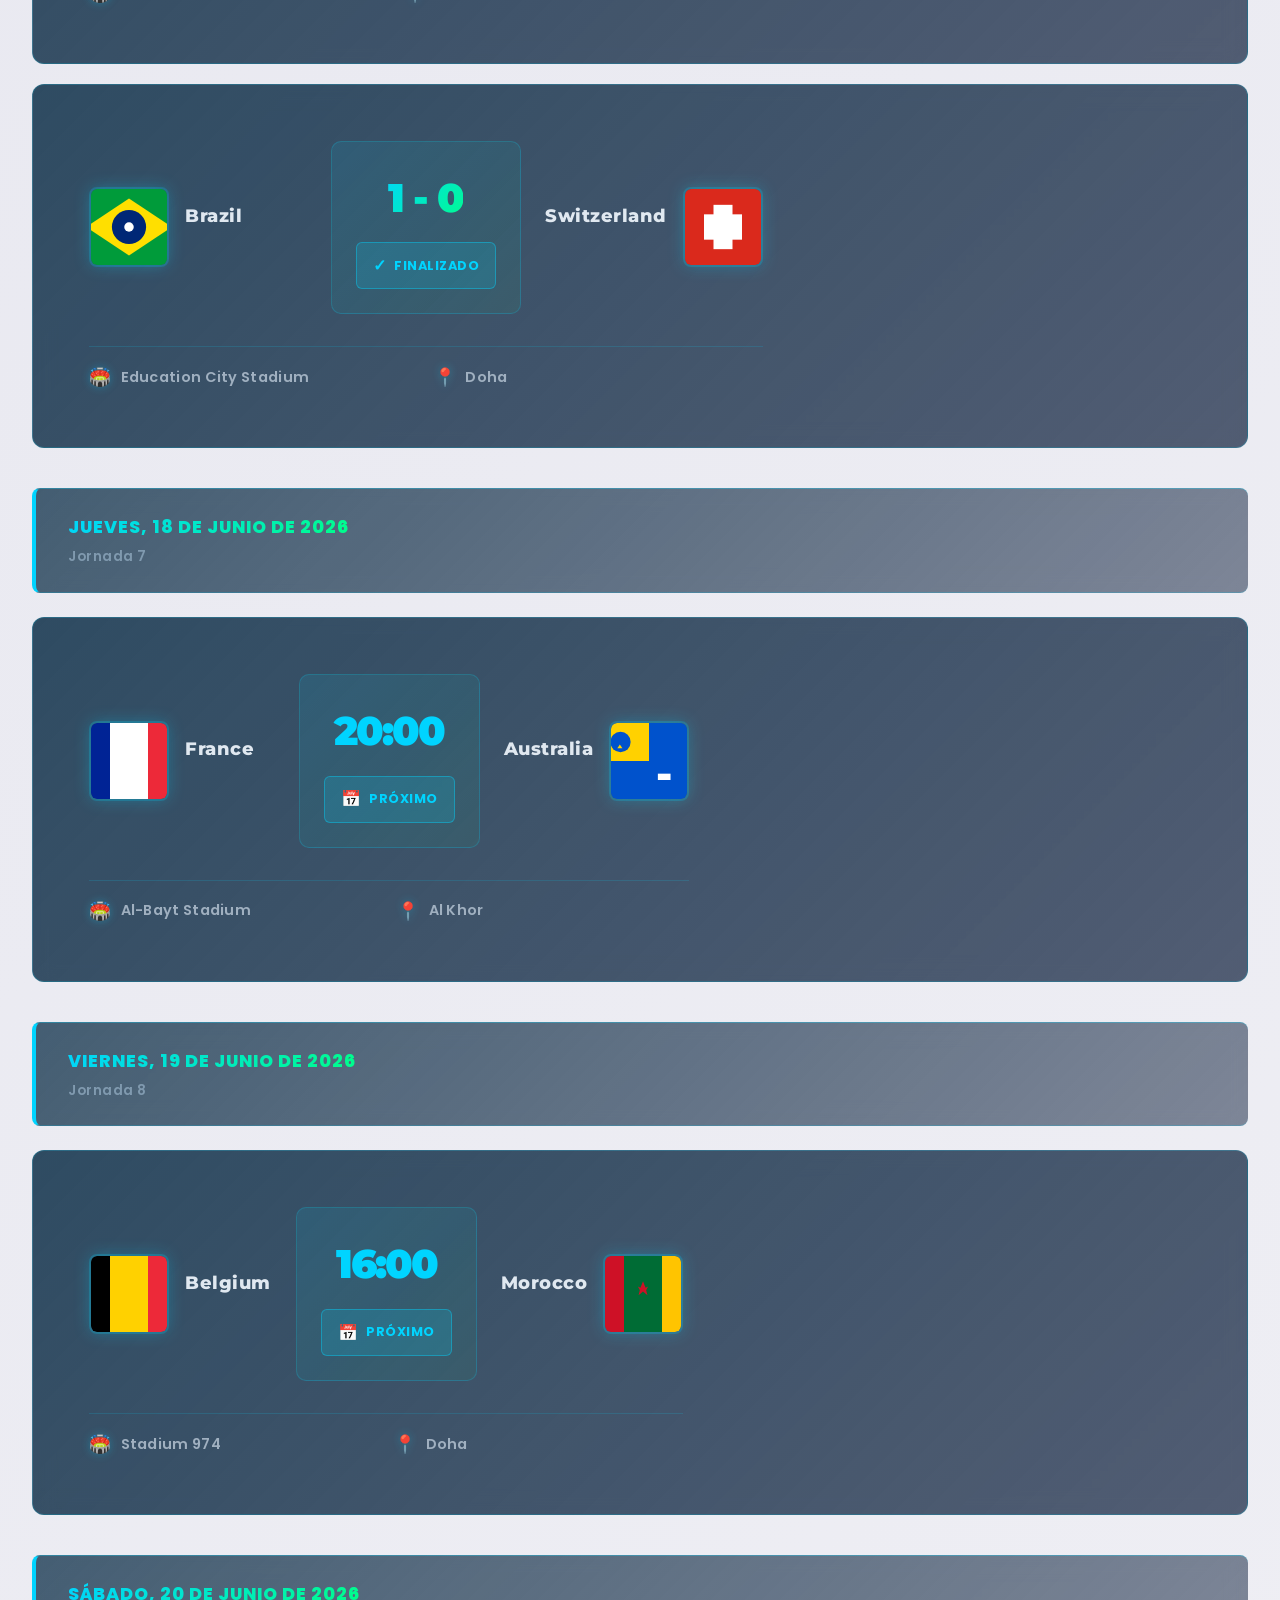
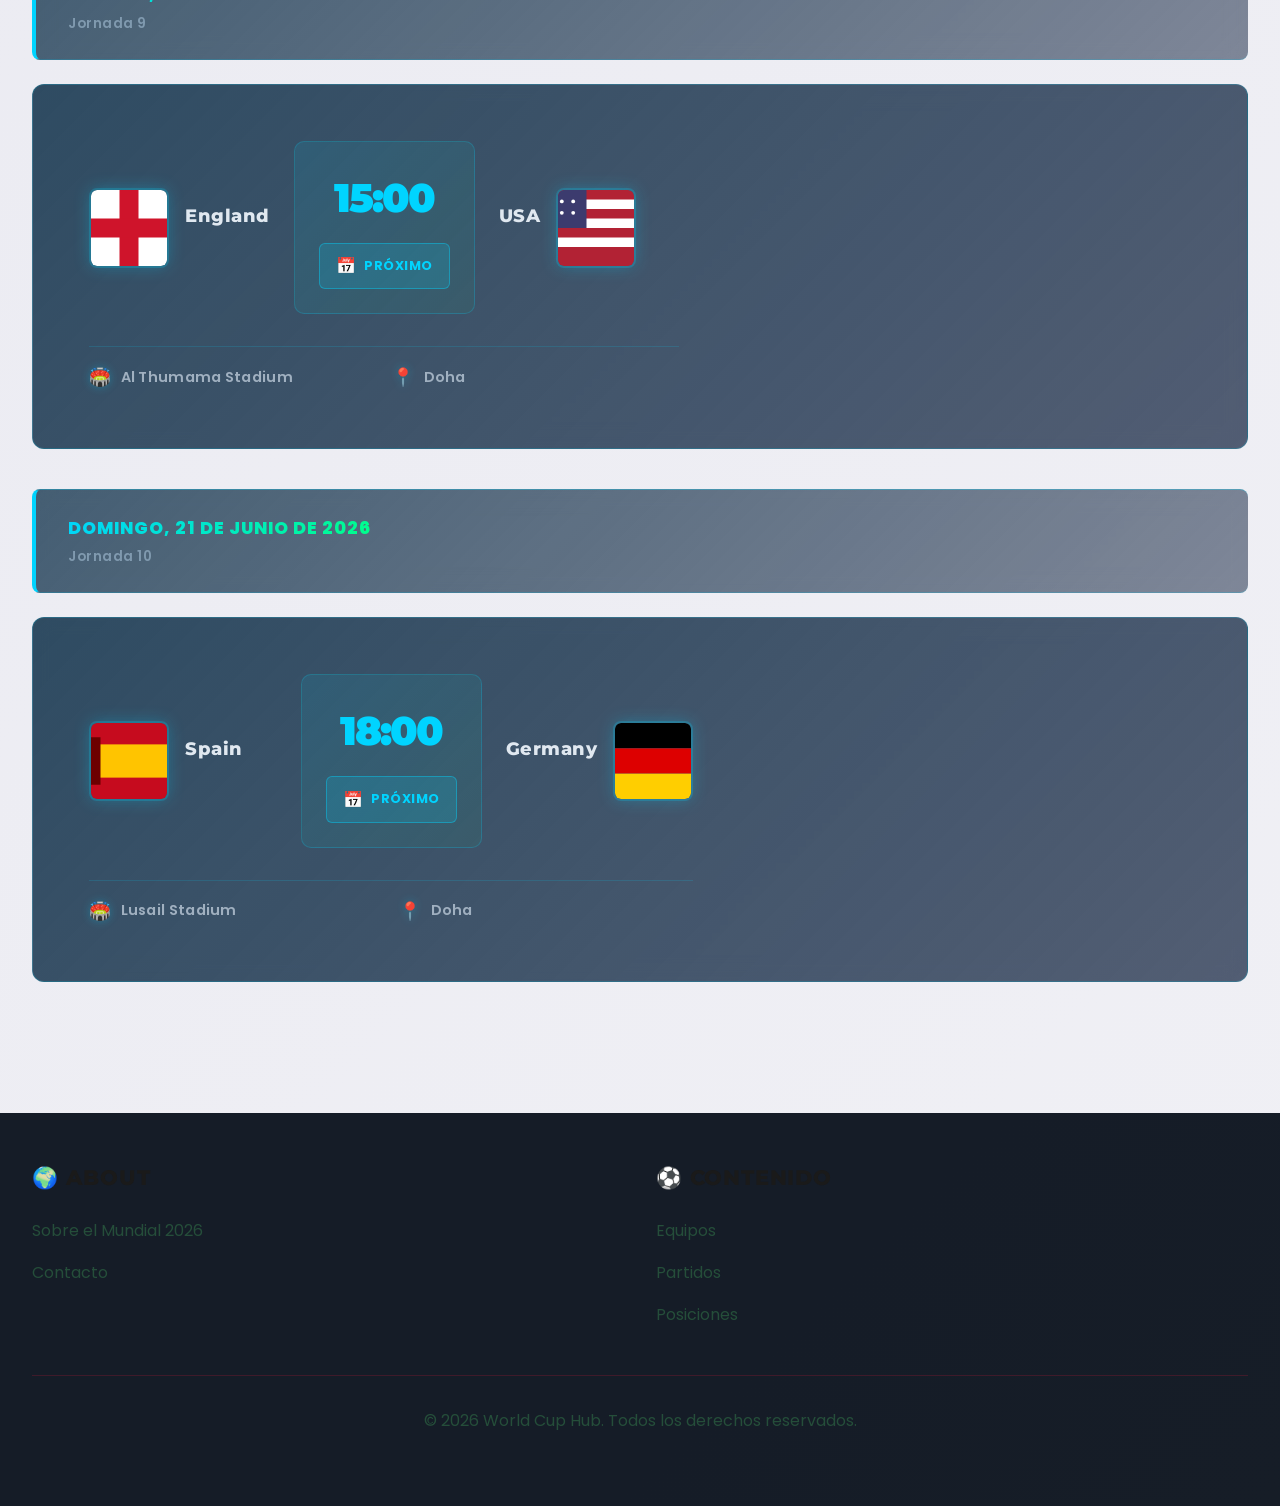
==== commit fdac79f5: "calendario de partidos para conocer fehas y horarios" ====
--- a/pages/matches.html
+++ b/pages/matches.html
@@ -14,111 +14,67 @@
   <link rel="stylesheet" href="../css/styles.css" />
   <link rel="stylesheet" href="../css/animations.css" />
   <link rel="stylesheet" href="../css/responsive.css" />
-  <style>
-    /* Modal básico para mostrar detalles del partido */
-    .modal-backdrop{display:none;position:fixed;inset:0;background:rgba(0,0,0,0.5);align-items:center;justify-content:center;z-index:9999}
-    .modal-backdrop.show{display:flex}
-    .modal-card{background:white;padding:1.25rem;border-radius:8px;max-width:520px;width:96%;box-shadow:0 10px 30px rgba(0,0,0,0.2)}
-    .modal-header{display:flex;justify-content:space-between;align-items:center;margin-bottom:0.5rem}
-    .modal-title{font-size:1.1rem;font-weight:700}
-    .modal-body{font-size:0.98rem;line-height:1.4}
-    .modal-row{display:flex;justify-content:space-between;padding:0.5rem 0;border-top:1px solid #f0f0f0}
-    .btn-detail{padding:0.5rem 0.75rem;border-radius:6px;border:1px solid var(--neon-cyan);background:transparent;color:var(--neon-cyan);cursor:pointer;font-weight:700}
-  </style>
+  <link rel="stylesheet" href="../css/matches.css" />
 </head>
 <body>
   <!-- NAVBAR -->
-  <nav>
+  <navbar>
     <div class="container">
       <div class="navbar">
         <a href="../index.html" class="nav-brand">⚽ World Cup 2026</a>
-        <button class="nav-toggle" aria-label="Abrir menú" aria-expanded="false">
-          <span></span>
-          <span></span>
-          <span></span>
-        </button>
         <ul class="nav-links">
           <li><a href="../index.html">Inicio</a></li>
           <li><a href="teams.html">Equipos</a></li>
           <li><a href="matches.html" class="active">Partidos</a></li>
           <li><a href="standings.html">Posiciones</a></li>
           <li><a href="stadiums.html">Estadios</a></li>
-          <li><a href="goleadores.html">Goleadores destacados</a></li>
           <li><a href="news.html">Noticias</a></li>
         </ul>
       </div>
     </div>
-  </nav>
+  </navbar>
 
   <!-- HERO -->
-  <section class="hero" style="height: 40vh; padding-top: 80px;">
+  <section class="hero matches-hero">
+    <div class="hero-overlay"></div>
     <div class="container">
       <div class="hero-content">
-        <h1 style="font-size: 3rem;">🎯 CALENDARIO DE PARTIDOS</h1>
-        <p>Todos los encuentros del Mundial 2026 en un solo lugar</p>
+        <h1 class="hero-title">🎯 CALENDARIO DE PARTIDOS</h1>
+        <p class="hero-subtitle">Todos los encuentros del Mundial 2026 en un solo lugar</p>
       </div>
     </div>
   </section>
 
-  <!-- FILTROS -->
-  <section class="section">
-    <div class="container">
-      <h2 class="text-center" style="margin-bottom: 2rem;">FILTRAR PARTIDOS</h2>
-      <div style="display: flex; gap: 1rem; justify-content: center; flex-wrap: wrap; margin-bottom: 2rem;">
-        <button onclick="filterMatches('all')" style="
-          padding: 0.75rem 1.5rem;
-          background: var(--gradient-primary);
-          color: white;
-          border: none;
-          border-radius: var(--radius-md);
-          cursor: pointer;
-          font-weight: 700;
-        ">TODOS</button>
-        <button onclick="filterMatches('upcoming')" style="
-          padding: 0.75rem 1.5rem;
-          background: transparent;
-          color: var(--neon-cyan);
-          border: 2px solid var(--neon-cyan);
-          border-radius: var(--radius-md);
-          cursor: pointer;
-          font-weight: 700;
-          opacity: 0.6;
-        ">POR JUGAR</button>
-        <button onclick="filterMatches('finished')" style="
-          padding: 0.75rem 1.5rem;
-          background: transparent;
-          color: var(--neon-green);
-          border: 2px solid var(--neon-green);
-          border-radius: var(--radius-md);
-          cursor: pointer;
-          font-weight: 700;
-          opacity: 0.6;
-        ">FINALIZADOS</button>
+  <!-- FILTROS Y BÚSQUEDA -->
+  <section class="matches-section">
+    <div class="container">
+      <div class="filters-wrapper">
+        <div class="filter-group">
+          <button onclick="filterMatches('all')" class="filter-btn filter-btn-active" data-filter="all">
+            <span class="filter-icon">⚽</span>
+            <span>TODOS</span>
+          </button>
+          <button onclick="filterMatches('upcoming')" class="filter-btn" data-filter="upcoming">
+            <span class="filter-icon">📅</span>
+            <span>POR JUGAR</span>
+          </button>
+          <button onclick="filterMatches('finished')" class="filter-btn" data-filter="finished">
+            <span class="filter-icon">✓</span>
+            <span>FINALIZADOS</span>
+          </button>
+        </div>
       </div>
     </div>
   </section>
 
-  <!-- PARTIDOS -->
-  <section class="section">
-    <div class="container">
-      <div id="matches-container" style="display: flex; flex-direction: column; gap: 1rem;"></div>
+  <!-- PARTIDOS POR FECHA -->
+  <section class="matches-section">
+    <div class="container">
+      <div id="matches-container" class="matches-timeline"></div>
     </div>
   </section>
 
   <!-- FOOTER -->
-  <!-- Match details modal -->
-  <div id="match-modal" class="modal-backdrop" aria-hidden="true">
-    <div class="modal-card" role="dialog" aria-modal="true">
-      <div class="modal-header">
-        <div class="modal-title" id="modal-title">Detalle del partido</div>
-        <button id="modal-close" aria-label="Cerrar">✕</button>
-      </div>
-      <div class="modal-body" id="modal-body">
-        <!-- contenido dinámico -->
-      </div>
-    </div>
-  </div>
-
   <footer>
     <div class="container">
       <div class="footer-content">
@@ -145,9 +101,9 @@
   </footer>
 
   <script src="../js/api.js"></script>
-  <script src="../js/navigation.js"></script>
   <script>
     let allMatches = [];
+    let currentFilter = 'all';
 
     async function loadMatches() {
       try {
@@ -159,95 +115,143 @@
       }
     }
 
+    function groupMatchesByDate(matches) {
+      const grouped = {};
+      matches.forEach(match => {
+        if (!grouped[match.date]) {
+          grouped[match.date] = [];
+        }
+        grouped[match.date].push(match);
+      });
+      return grouped;
+    }
+
+    function formatDateWithDay(dateString) {
+      const dateObj = new Date(dateString);
+      return dateObj.toLocaleDateString('es-ES', {
+        weekday: 'long',
+        day: 'numeric',
+        month: 'long',
+        year: 'numeric'
+      }).toUpperCase();
+    }
+
+    function getStatusIcon(status) {
+      return status === 'finished' ? '✓' : '📅';
+    }
+
+    function getStatusLabel(status) {
+      return status === 'finished' ? 'FINALIZADO' : 'PRÓXIMO';
+    }
+
     function renderMatches(matches) {
       const container = document.getElementById('matches-container');
       container.innerHTML = '';
 
-      matches.forEach((match, index) => {
-        const card = document.createElement('div');
-        card.className = 'card match-card';
-        card.style.animation = `slideUp 0.6s ease-out ${index * 0.1}s both`;
-
-        const dateObj = new Date(match.date);
-        const formattedDate = dateObj.toLocaleDateString('es-ES', {
-          weekday: 'long',
-          day: 'numeric',
-          month: 'short',
-          year: 'numeric'
-        });
-
-        const statusBadge = match.status === 'finished' 
-          ? `<span class="badge badge-success">✓ FINALIZADO</span>`
-          : `<span class="badge badge-secondary">Próximo</span>`;
-
-        card.innerHTML = `
-          <div class="match-team">
-            <div class="match-team-flag">${match.flag_a}</div>
-            <div class="match-team-info">
-              <h4>${match.team_a}</h4>
-            </div>
-          </div>
-          <div class="match-center">
-            <div class="match-time">${formattedDate}</div>
-            ${match.goals_a !== null ? 
-              `<div style="font-size: 1.5rem; font-weight: 700; color: var(--neon-cyan);">${match.goals_a} - ${match.goals_b}</div>` :
-              `<div class="match-status">${match.time}</div>`
-            }
-            ${statusBadge}
-          </div>
-          <div class="match-team" style="justify-content: flex-end;">
-            <div class="match-team-info">
-              <h4>${match.team_b}</h4>
-            </div>
-            <div class="match-team-flag">${match.flag_b}</div>
-          </div>
-          <div style="display:flex;justify-content:center;margin-top:0.75rem">
-            <button class="btn-detail" onclick="showMatchDetailsById(${match.id})">Ver detalle</button>
+      if (matches.length === 0) {
+        container.innerHTML = '<div class="no-matches"><p>No hay partidos para mostrar</p></div>';
+        return;
+      }
+
+      const groupedMatches = groupMatchesByDate(matches);
+      let cardIndex = 0;
+
+      Object.keys(groupedMatches).sort().forEach(date => {
+        // Crear encabezado de fecha
+        const dateHeader = document.createElement('div');
+        dateHeader.className = 'date-section-header';
+        dateHeader.style.animation = `slideUp 0.6s ease-out ${cardIndex * 0.08}s both`;
+        cardIndex++;
+
+        const dayName = formatDateWithDay(date);
+        const matchdayNum = groupedMatches[date][0].matchday;
+        
+        dateHeader.innerHTML = `
+          <div class="date-badge">
+            <span class="date-badge-day">${dayName}</span>
+            <span class="date-badge-matchday">Jornada ${matchdayNum}</span>
           </div>
         `;
-
-        container.appendChild(card);
+        container.appendChild(dateHeader);
+
+        // Crear tarjetas de partidos para esta fecha
+        groupedMatches[date].forEach(match => {
+          const card = document.createElement('div');
+          card.className = `match-card match-card-${match.status}`;
+          card.style.animation = `slideUp 0.6s ease-out ${cardIndex * 0.08}s both`;
+          cardIndex++;
+
+          const statusIcon = getStatusIcon(match.status);
+          const statusLabel = getStatusLabel(match.status);
+          const score = match.goals_a !== null ? `${match.goals_a} - ${match.goals_b}` : match.time;
+
+          card.innerHTML = `
+            <div class="match-card-inner">
+              <!-- EQUIPO A -->
+              <div class="match-team-section">
+                <div class="team-flag-large">
+                  <img src="${match.flag_a}" alt="Bandera de ${match.team_a}" class="flag-img">
+                </div>
+                <div class="team-info">
+                  <h3 class="team-name">${match.team_a}</h3>
+                </div>
+              </div>
+
+              <!-- CENTRO - MARCADOR/HORA -->
+              <div class="match-center-section">
+                <div class="score-display ${match.status === 'finished' ? 'score-final' : 'score-time'}">
+                  <span class="score-value">${score}</span>
+                </div>
+                <div class="match-status-badge">
+                  <span class="status-icon">${statusIcon}</span>
+                  <span class="status-text">${statusLabel}</span>
+                </div>
+              </div>
+
+              <!-- EQUIPO B -->
+              <div class="match-team-section">
+                <div class="team-info">
+                  <h3 class="team-name">${match.team_b}</h3>
+                </div>
+                <div class="team-flag-large">
+                  <img src="${match.flag_b}" alt="Bandera de ${match.team_b}" class="flag-img">
+                </div>
+              </div>
+
+              <!-- INFORMACIÓN ADICIONAL -->
+              <div class="match-details">
+                <div class="detail-item">
+                  <span class="detail-icon">🏟️</span>
+                  <span class="detail-text">${match.stadium}</span>
+                </div>
+                <div class="detail-item">
+                  <span class="detail-icon">📍</span>
+                  <span class="detail-text">${match.city}</span>
+                </div>
+              </div>
+            </div>
+          `;
+
+          container.appendChild(card);
+        });
       });
     }
 
     function filterMatches(status) {
-      if (status === 'all') {
-        renderMatches(allMatches);
-      } else {
-        const filtered = allMatches.filter(m => m.status === status);
-        renderMatches(filtered);
+      currentFilter = status;
+      
+      // Actualizar botones de filtro
+      document.querySelectorAll('.filter-btn').forEach(btn => {
+        btn.classList.remove('filter-btn-active');
+      });
+      document.querySelector(`[data-filter="${status}"]`).classList.add('filter-btn-active');
+
+      // Filtrar y renderizar
+      let filtered = allMatches;
+      if (status !== 'all') {
+        filtered = allMatches.filter(m => m.status === status);
       }
-    }
-
-    function showMatchDetailsById(id){
-      const match = allMatches.find(m => m.id === id);
-      if(match) showMatchDetails(match);
-    }
-
-    function showMatchDetails(match){
-      const modal = document.getElementById('match-modal');
-      const body = document.getElementById('modal-body');
-      const title = document.getElementById('modal-title');
-
-      const dateObj = new Date(match.date);
-      const formattedDate = dateObj.toLocaleDateString('es-ES', { weekday: 'long', day: 'numeric', month: 'short', year: 'numeric'});
-
-      title.textContent = `${match.team_a} vs ${match.team_b}`;
-      body.innerHTML = `
-        <div class="modal-row"><strong>Fecha:</strong><span>${formattedDate} • ${match.time}</span></div>
-        <div class="modal-row"><strong>Estado:</strong><span>${match.status}</span></div>
-        <div class="modal-row"><strong>Estadio:</strong><span>${match.stadium}</span></div>
-        <div class="modal-row"><strong>Ciudad:</strong><span>${match.city}</span></div>
-      `;
-
-      modal.classList.add('show');
-      modal.setAttribute('aria-hidden','false');
-
-      // close handlers
-      const closeBtn = document.getElementById('modal-close');
-      function close(){ modal.classList.remove('show'); modal.setAttribute('aria-hidden','true'); }
-      closeBtn.onclick = close;
-      modal.onclick = function(e){ if(e.target === modal) close(); };
+      renderMatches(filtered);
     }
 
     loadMatches();
--- a/css/matches.css
+++ b/css/matches.css
@@ -0,0 +1,605 @@
+/* ====================================
+   ESTILOS DE PÁGINA MATCHES
+   Calendario de Partidos - Profesional & Moderno
+   ==================================== */
+
+:root {
+  --match-primary: #0f1f3c;
+  --match-secondary: #1a3a52;
+  --match-accent: #00d4ff;
+  --match-success: #00ff88;
+  --match-warning: #ff9500;
+  --match-danger: #ff4757;
+  --match-neutral: #2a3f5f;
+  --match-text: #e0e8f0;
+  --match-border: rgba(0, 212, 255, 0.2);
+}
+
+/* ====================================
+   HERO SECTION
+   ==================================== */
+.matches-hero {
+  position: relative;
+  height: 45vh;
+  padding-top: 100px;
+  padding-bottom: 50px;
+  background: linear-gradient(135deg, #0f1f3c 0%, #1a3a52 50%, #0d2d47 100%);
+  overflow: hidden;
+}
+
+.matches-hero::before {
+  content: '';
+  position: absolute;
+  top: 0;
+  left: 0;
+  right: 0;
+  bottom: 0;
+  background: 
+    radial-gradient(circle at 20% 50%, rgba(0, 212, 255, 0.1) 0%, transparent 50%),
+    radial-gradient(circle at 80% 80%, rgba(0, 255, 136, 0.08) 0%, transparent 50%);
+  pointer-events: none;
+}
+
+.hero-overlay {
+  position: absolute;
+  top: 0;
+  left: 0;
+  right: 0;
+  bottom: 0;
+  background: 
+    repeating-linear-gradient(
+      45deg,
+      transparent,
+      transparent 10px,
+      rgba(0, 212, 255, 0.03) 10px,
+      rgba(0, 212, 255, 0.03) 20px
+    );
+  pointer-events: none;
+}
+
+.hero-content {
+  position: relative;
+  z-index: 2;
+  text-align: center;
+  display: flex;
+  flex-direction: column;
+  justify-content: center;
+  height: 100%;
+}
+
+.hero-title {
+  font-size: 3.5rem;
+  font-weight: 900;
+  margin-bottom: 1rem;
+  background: linear-gradient(135deg, #00d4ff 0%, #00ff88 100%);
+  -webkit-background-clip: text;
+  -webkit-text-fill-color: transparent;
+  background-clip: text;
+  text-shadow: none;
+  letter-spacing: 2px;
+  animation: slideDown 0.8s ease-out;
+}
+
+.hero-subtitle {
+  font-size: 1.2rem;
+  color: #a0b0c0;
+  letter-spacing: 1px;
+  animation: slideUp 0.8s ease-out 0.2s both;
+}
+
+/* ====================================
+   MATCHES SECTION
+   ==================================== */
+.matches-section {
+  padding: 3rem 0;
+}
+
+/* ====================================
+   FILTROS
+   ==================================== */
+.filters-wrapper {
+  margin-bottom: 3rem;
+  display: flex;
+  justify-content: center;
+  flex-wrap: wrap;
+  gap: 1rem;
+}
+
+.filter-group {
+  display: flex;
+  gap: 1rem;
+  flex-wrap: wrap;
+  justify-content: center;
+}
+
+.filter-btn {
+  display: flex;
+  align-items: center;
+  gap: 0.5rem;
+  padding: 0.9rem 1.8rem;
+  background: rgba(26, 58, 82, 0.6);
+  color: #a0b0c0;
+  border: 2px solid transparent;
+  border-radius: 12px;
+  font-size: 0.95rem;
+  font-weight: 700;
+  cursor: pointer;
+  transition: all 0.3s cubic-bezier(0.4, 0, 0.2, 1);
+  letter-spacing: 1px;
+  position: relative;
+  overflow: hidden;
+}
+
+.filter-btn::before {
+  content: '';
+  position: absolute;
+  top: 0;
+  left: -100%;
+  width: 100%;
+  height: 100%;
+  background: linear-gradient(90deg, transparent, rgba(0, 212, 255, 0.3), transparent);
+  transition: left 0.5s ease;
+  z-index: -1;
+}
+
+.filter-btn:hover {
+  border-color: var(--match-accent);
+  color: var(--match-text);
+  box-shadow: 0 0 20px rgba(0, 212, 255, 0.3);
+  transform: translateY(-2px);
+}
+
+.filter-btn:hover::before {
+  left: 100%;
+}
+
+.filter-icon {
+  font-size: 1.2rem;
+}
+
+.filter-btn-active {
+  background: linear-gradient(135deg, #00d4ff 0%, #00b8ff 100%);
+  color: #0f1f3c;
+  border-color: #00d4ff;
+  box-shadow: 0 0 30px rgba(0, 212, 255, 0.5), inset 0 0 20px rgba(255, 255, 255, 0.1);
+  font-weight: 800;
+}
+
+/* ====================================
+   TIMELINE Y FECHAS
+   ==================================== */
+.matches-timeline {
+  position: relative;
+  padding: 1rem 0;
+}
+
+.date-section-header {
+  margin: 2.5rem 0 1.5rem 0;
+  position: relative;
+  display: flex;
+  align-items: center;
+  gap: 1.5rem;
+  padding: 1.5rem 2rem;
+  background: linear-gradient(135deg, rgba(26, 58, 82, 0.8) 0%, rgba(15, 31, 60, 0.5) 100%);
+  border-left: 4px solid var(--match-accent);
+  border-radius: 8px;
+  border-top: 1px solid rgba(0, 212, 255, 0.3);
+  border-bottom: 1px solid rgba(0, 212, 255, 0.2);
+  backdrop-filter: blur(10px);
+}
+
+.date-badge {
+  display: flex;
+  flex-direction: column;
+  gap: 0.3rem;
+}
+
+.date-badge-day {
+  font-size: 1.1rem;
+  font-weight: 800;
+  background: linear-gradient(135deg, #00d4ff 0%, #00ff88 100%);
+  -webkit-background-clip: text;
+  -webkit-text-fill-color: transparent;
+  background-clip: text;
+  letter-spacing: 1px;
+  text-transform: capitalize;
+}
+
+.date-badge-matchday {
+  font-size: 0.85rem;
+  color: #809aaf;
+  font-weight: 600;
+  letter-spacing: 0.5px;
+}
+
+/* ====================================
+   TARJETA DE PARTIDO
+   ==================================== */
+.match-card {
+  margin: 1.2rem 0;
+  background: linear-gradient(135deg, rgba(26, 58, 82, 0.9) 0%, rgba(15, 31, 60, 0.7) 100%);
+  border: 1px solid var(--match-border);
+  border-radius: 12px;
+  overflow: hidden;
+  transition: all 0.3s cubic-bezier(0.4, 0, 0.2, 1);
+  position: relative;
+  backdrop-filter: blur(10px);
+}
+
+.match-card::before {
+  content: '';
+  position: absolute;
+  top: 0;
+  left: 0;
+  right: 0;
+  bottom: 0;
+  background: linear-gradient(135deg, rgba(0, 212, 255, 0.05) 0%, transparent 50%);
+  pointer-events: none;
+  opacity: 0;
+  transition: opacity 0.3s ease;
+}
+
+.match-card:hover {
+  border-color: rgba(0, 212, 255, 0.6);
+  box-shadow: 
+    0 10px 40px rgba(0, 212, 255, 0.2),
+    inset 0 0 30px rgba(0, 212, 255, 0.05);
+  transform: translateY(-4px);
+}
+
+.match-card:hover::before {
+  opacity: 1;
+}
+
+.match-card-finished {
+  opacity: 0.85;
+}
+
+.match-card-finished:hover {
+  opacity: 1;
+}
+
+.match-card-inner {
+  display: grid;
+  grid-template-columns: 1fr auto 1fr;
+  gap: 1.5rem;
+  padding: 1.5rem;
+  align-items: center;
+  position: relative;
+  z-index: 1;
+}
+
+/* ====================================
+   SECCIÓN DE EQUIPO
+   ==================================== */
+.match-team-section {
+  display: flex;
+  align-items: center;
+  gap: 1rem;
+  position: relative;
+}
+
+.match-team-section:last-of-type {
+  flex-direction: row-reverse;
+}
+
+.team-flag-large {
+  font-size: 3.5rem;
+  filter: drop-shadow(0 0 8px rgba(0, 212, 255, 0.3));
+  transition: transform 0.3s ease;
+  display: flex;
+  align-items: center;
+  justify-content: center;
+  width: 80px;
+  height: 80px;
+  border-radius: 8px;
+  border: 2px solid rgba(0, 212, 255, 0.2);
+  overflow: hidden;
+}
+
+.flag-img {
+  width: 100%;
+  height: 100%;
+  object-fit: cover;
+  border-radius: 6px;
+}
+
+.match-card:hover .team-flag-large {
+  transform: scale(1.1) rotateY(10deg);
+}
+
+.team-info {
+  display: flex;
+  flex-direction: column;
+  gap: 0.3rem;
+}
+
+.team-name {
+  font-size: 1.1rem;
+  font-weight: 800;
+  color: #e0e8f0;
+  letter-spacing: 0.5px;
+  margin: 0;
+  line-height: 1.2;
+}
+
+/* ====================================
+   CENTRO - MARCADOR/HORA
+   ==================================== */
+.match-center-section {
+  display: flex;
+  flex-direction: column;
+  align-items: center;
+  gap: 0.8rem;
+  padding: 1.5rem;
+  background: linear-gradient(135deg, rgba(0, 212, 255, 0.1) 0%, rgba(0, 255, 136, 0.05) 100%);
+  border-radius: 10px;
+  min-width: 140px;
+  border: 1px solid rgba(0, 212, 255, 0.2);
+}
+
+.score-display {
+  font-size: 2.5rem;
+  font-weight: 900;
+  text-align: center;
+  font-family: 'Montserrat', sans-serif;
+  letter-spacing: -2px;
+}
+
+.score-final {
+  background: linear-gradient(135deg, #00d4ff 0%, #00ff88 100%);
+  -webkit-background-clip: text;
+  -webkit-text-fill-color: transparent;
+  background-clip: text;
+}
+
+.score-time {
+  color: var(--match-accent);
+}
+
+.match-status-badge {
+  display: flex;
+  align-items: center;
+  gap: 0.5rem;
+  padding: 0.6rem 1rem;
+  background: rgba(0, 212, 255, 0.15);
+  border-radius: 6px;
+  border: 1px solid rgba(0, 212, 255, 0.4);
+  font-size: 0.8rem;
+  font-weight: 700;
+  color: var(--match-accent);
+  letter-spacing: 0.5px;
+}
+
+.status-icon {
+  font-size: 1rem;
+}
+
+.status-text {
+  text-transform: uppercase;
+}
+
+/* ====================================
+   DETALLES DEL PARTIDO
+   ==================================== */
+.match-details {
+  grid-column: 1 / -1;
+  display: grid;
+  grid-template-columns: 1fr 1fr;
+  gap: 1rem;
+  padding-top: 1rem;
+  border-top: 1px solid rgba(0, 212, 255, 0.15);
+  margin-top: 0.5rem;
+}
+
+.detail-item {
+  display: flex;
+  align-items: center;
+  gap: 0.6rem;
+  font-size: 0.9rem;
+  color: #a0b0c0;
+  transition: color 0.3s ease;
+}
+
+.match-card:hover .detail-item {
+  color: var(--match-accent);
+}
+
+.detail-icon {
+  font-size: 1.1rem;
+  filter: drop-shadow(0 0 4px rgba(0, 212, 255, 0.3));
+}
+
+.detail-text {
+  font-weight: 600;
+  letter-spacing: 0.3px;
+}
+
+/* ====================================
+   SIN RESULTADOS
+   ==================================== */
+.no-matches {
+  text-align: center;
+  padding: 4rem 2rem;
+  color: #809aaf;
+  font-size: 1.1rem;
+}
+
+.no-matches p {
+  margin: 0;
+}
+
+/* ====================================
+   RESPONSIVE
+   ==================================== */
+@media (max-width: 768px) {
+  .hero-title {
+    font-size: 2.2rem;
+    letter-spacing: 1px;
+  }
+
+  .hero-subtitle {
+    font-size: 1rem;
+  }
+
+  .filter-btn {
+    padding: 0.8rem 1.4rem;
+    font-size: 0.9rem;
+  }
+
+  .match-card-inner {
+    grid-template-columns: 1fr;
+    gap: 1rem;
+    padding: 1.2rem;
+  }
+
+  .match-team-section,
+  .match-team-section:last-of-type {
+    flex-direction: row;
+    justify-content: space-between;
+    width: 100%;
+  }
+
+  .match-center-section {
+    min-width: auto;
+    width: 100%;
+    margin: 0.5rem 0;
+  }
+
+  .score-display {
+    font-size: 2rem;
+  }
+
+  .team-flag-large {
+    width: 60px;
+    height: 60px;
+  }
+
+  .team-name {
+    font-size: 1rem;
+  }
+
+  .match-details {
+    grid-template-columns: 1fr;
+  }
+
+  .date-section-header {
+    padding: 1rem 1.5rem;
+  }
+
+  .date-badge-day {
+    font-size: 0.95rem;
+  }
+
+  .date-badge-matchday {
+    font-size: 0.8rem;
+  }
+}
+
+@media (max-width: 480px) {
+  .matches-section {
+    padding: 2rem 0;
+  }
+
+  .hero-title {
+    font-size: 1.8rem;
+    letter-spacing: 0.5px;
+  }
+
+  .hero-subtitle {
+    font-size: 0.9rem;
+  }
+
+  .filter-group {
+    flex-direction: column;
+    width: 100%;
+  }
+
+  .filter-btn {
+    width: 100%;
+    justify-content: center;
+  }
+
+  .match-card-inner {
+    padding: 1rem;
+  }
+
+  .match-center-section {
+    padding: 1rem;
+  }
+
+  .score-display {
+    font-size: 1.8rem;
+  }
+
+  .team-flag-large {
+    width: 50px;
+    height: 50px;
+  }
+
+  .team-name {
+    font-size: 0.95rem;
+  }
+
+  .detail-item {
+    font-size: 0.8rem;
+  }
+
+  .date-section-header {
+    padding: 0.8rem 1rem;
+    gap: 1rem;
+  }
+
+  .date-badge-day {
+    font-size: 0.85rem;
+  }
+
+  .date-badge-matchday {
+    font-size: 0.75rem;
+  }
+}
+
+/* ====================================
+   ANIMACIONES MEJORADAS
+   ==================================== */
+@keyframes slideDown {
+  from {
+    opacity: 0;
+    transform: translateY(-30px);
+  }
+  to {
+    opacity: 1;
+    transform: translateY(0);
+  }
+}
+
+@keyframes slideUp {
+  from {
+    opacity: 0;
+    transform: translateY(30px);
+  }
+  to {
+    opacity: 1;
+    transform: translateY(0);
+  }
+}
+
+/* Efecto de brillo en hover */
+@keyframes shine {
+  0% {
+    left: -100%;
+  }
+  100% {
+    left: 100%;
+  }
+}
+
+/* Animación de pulso para status */
+@keyframes pulse {
+  0%, 100% {
+    box-shadow: 0 0 0 0 rgba(0, 212, 255, 0.4);
+  }
+  50% {
+    box-shadow: 0 0 0 10px rgba(0, 212, 255, 0);
+  }
+}
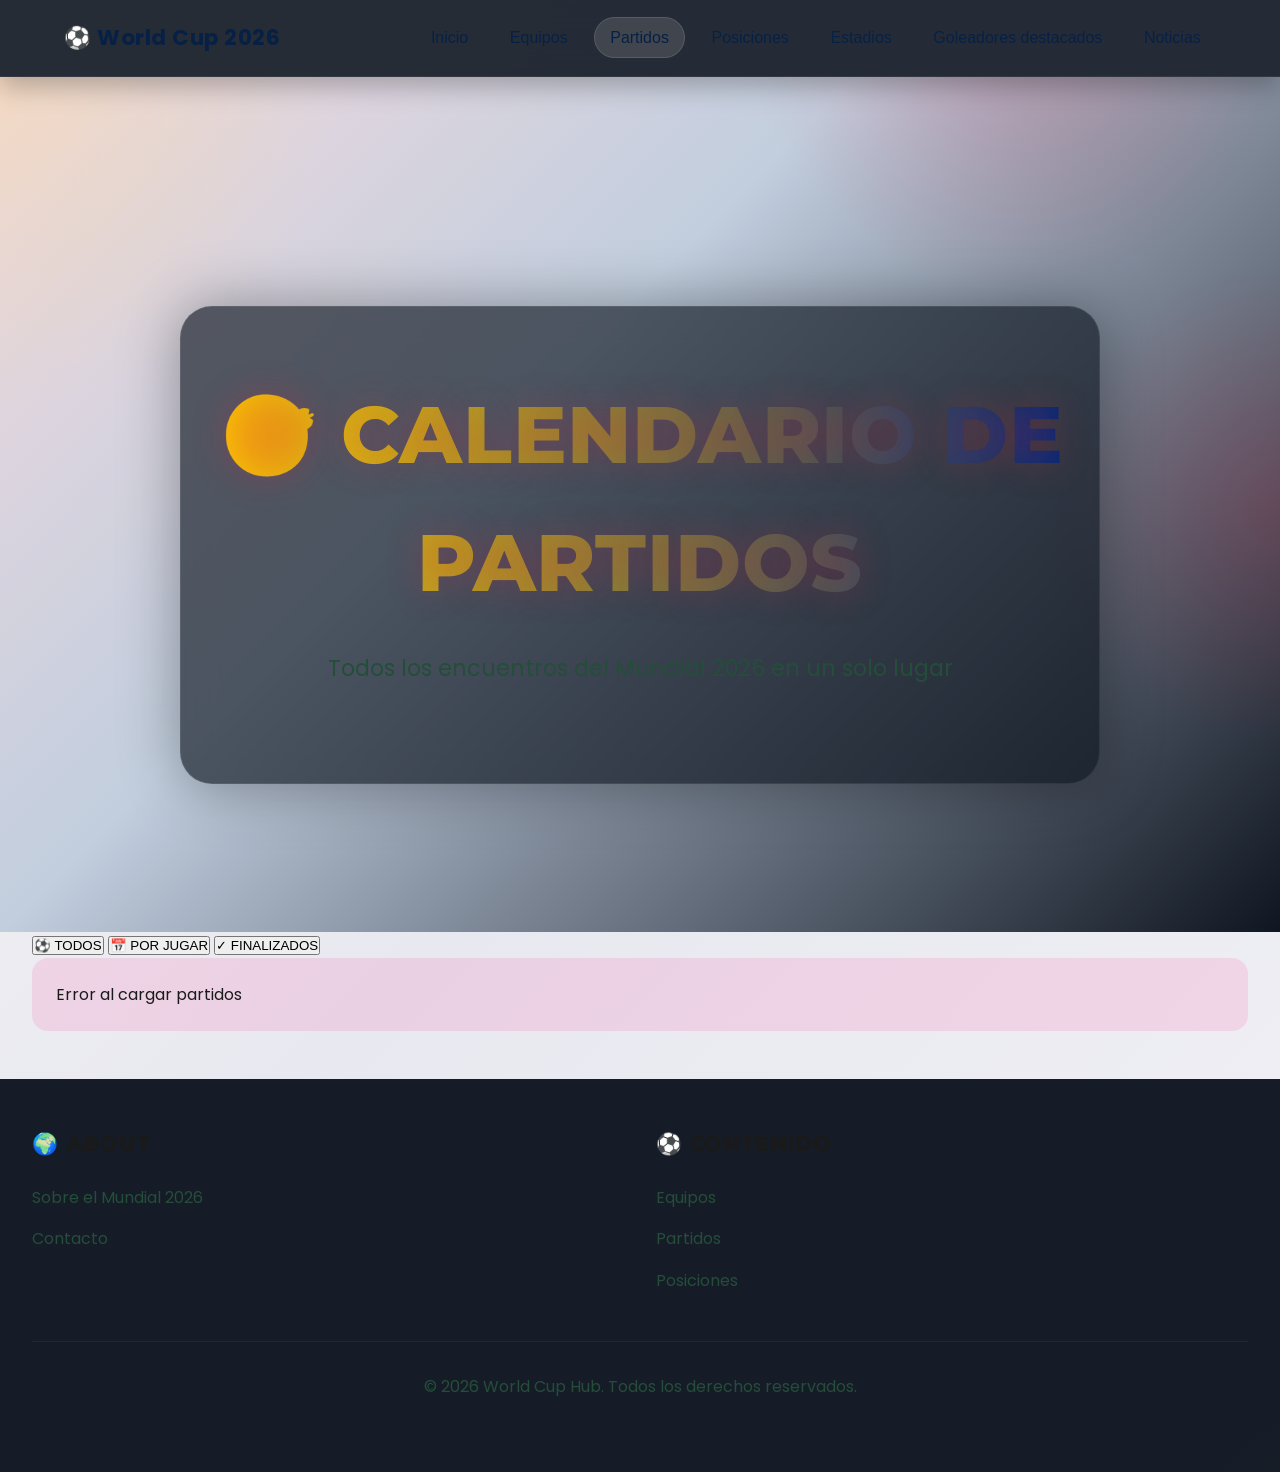
==== commit ced0e400: "Merge branch 'master' into US5_fechas_horarios" ====
--- a/pages/matches.html
+++ b/pages/matches.html
@@ -14,25 +14,41 @@
   <link rel="stylesheet" href="../css/styles.css" />
   <link rel="stylesheet" href="../css/animations.css" />
   <link rel="stylesheet" href="../css/responsive.css" />
-  <link rel="stylesheet" href="../css/matches.css" />
+  <style>
+    /* Modal básico para mostrar detalles del partido */
+    .modal-backdrop{display:none;position:fixed;inset:0;background:rgba(0,0,0,0.5);align-items:center;justify-content:center;z-index:9999}
+    .modal-backdrop.show{display:flex}
+    .modal-card{background:white;padding:1.25rem;border-radius:8px;max-width:520px;width:96%;box-shadow:0 10px 30px rgba(0,0,0,0.2)}
+    .modal-header{display:flex;justify-content:space-between;align-items:center;margin-bottom:0.5rem}
+    .modal-title{font-size:1.1rem;font-weight:700}
+    .modal-body{font-size:0.98rem;line-height:1.4}
+    .modal-row{display:flex;justify-content:space-between;padding:0.5rem 0;border-top:1px solid #f0f0f0}
+    .btn-detail{padding:0.5rem 0.75rem;border-radius:6px;border:1px solid var(--neon-cyan);background:transparent;color:var(--neon-cyan);cursor:pointer;font-weight:700}
+  </style>
 </head>
 <body>
   <!-- NAVBAR -->
-  <navbar>
+  <nav>
     <div class="container">
       <div class="navbar">
         <a href="../index.html" class="nav-brand">⚽ World Cup 2026</a>
+        <button class="nav-toggle" aria-label="Abrir menú" aria-expanded="false">
+          <span></span>
+          <span></span>
+          <span></span>
+        </button>
         <ul class="nav-links">
           <li><a href="../index.html">Inicio</a></li>
           <li><a href="teams.html">Equipos</a></li>
           <li><a href="matches.html" class="active">Partidos</a></li>
           <li><a href="standings.html">Posiciones</a></li>
           <li><a href="stadiums.html">Estadios</a></li>
+          <li><a href="goleadores.html">Goleadores destacados</a></li>
           <li><a href="news.html">Noticias</a></li>
         </ul>
       </div>
     </div>
-  </navbar>
+  </nav>
 
   <!-- HERO -->
   <section class="hero matches-hero">
@@ -75,6 +91,19 @@
   </section>
 
   <!-- FOOTER -->
+  <!-- Match details modal -->
+  <div id="match-modal" class="modal-backdrop" aria-hidden="true">
+    <div class="modal-card" role="dialog" aria-modal="true">
+      <div class="modal-header">
+        <div class="modal-title" id="modal-title">Detalle del partido</div>
+        <button id="modal-close" aria-label="Cerrar">✕</button>
+      </div>
+      <div class="modal-body" id="modal-body">
+        <!-- contenido dinámico -->
+      </div>
+    </div>
+  </div>
+
   <footer>
     <div class="container">
       <div class="footer-content">
@@ -101,6 +130,7 @@
   </footer>
 
   <script src="../js/api.js"></script>
+  <script src="../js/navigation.js"></script>
   <script>
     let allMatches = [];
     let currentFilter = 'all';
@@ -171,6 +201,9 @@
             <span class="date-badge-day">${dayName}</span>
             <span class="date-badge-matchday">Jornada ${matchdayNum}</span>
           </div>
+          <div style="display:flex;justify-content:center;margin-top:0.75rem">
+            <button class="btn-detail" onclick="showMatchDetailsById(${match.id})">Ver detalle</button>
+          </div>
         `;
         container.appendChild(dateHeader);
 
@@ -254,6 +287,37 @@
       renderMatches(filtered);
     }
 
+    function showMatchDetailsById(id){
+      const match = allMatches.find(m => m.id === id);
+      if(match) showMatchDetails(match);
+    }
+
+    function showMatchDetails(match){
+      const modal = document.getElementById('match-modal');
+      const body = document.getElementById('modal-body');
+      const title = document.getElementById('modal-title');
+
+      const dateObj = new Date(match.date);
+      const formattedDate = dateObj.toLocaleDateString('es-ES', { weekday: 'long', day: 'numeric', month: 'short', year: 'numeric'});
+
+      title.textContent = `${match.team_a} vs ${match.team_b}`;
+      body.innerHTML = `
+        <div class="modal-row"><strong>Fecha:</strong><span>${formattedDate} • ${match.time}</span></div>
+        <div class="modal-row"><strong>Estado:</strong><span>${match.status}</span></div>
+        <div class="modal-row"><strong>Estadio:</strong><span>${match.stadium}</span></div>
+        <div class="modal-row"><strong>Ciudad:</strong><span>${match.city}</span></div>
+      `;
+
+      modal.classList.add('show');
+      modal.setAttribute('aria-hidden','false');
+
+      // close handlers
+      const closeBtn = document.getElementById('modal-close');
+      function close(){ modal.classList.remove('show'); modal.setAttribute('aria-hidden','true'); }
+      closeBtn.onclick = close;
+      modal.onclick = function(e){ if(e.target === modal) close(); };
+    }
+
     loadMatches();
   </script>
 </body>
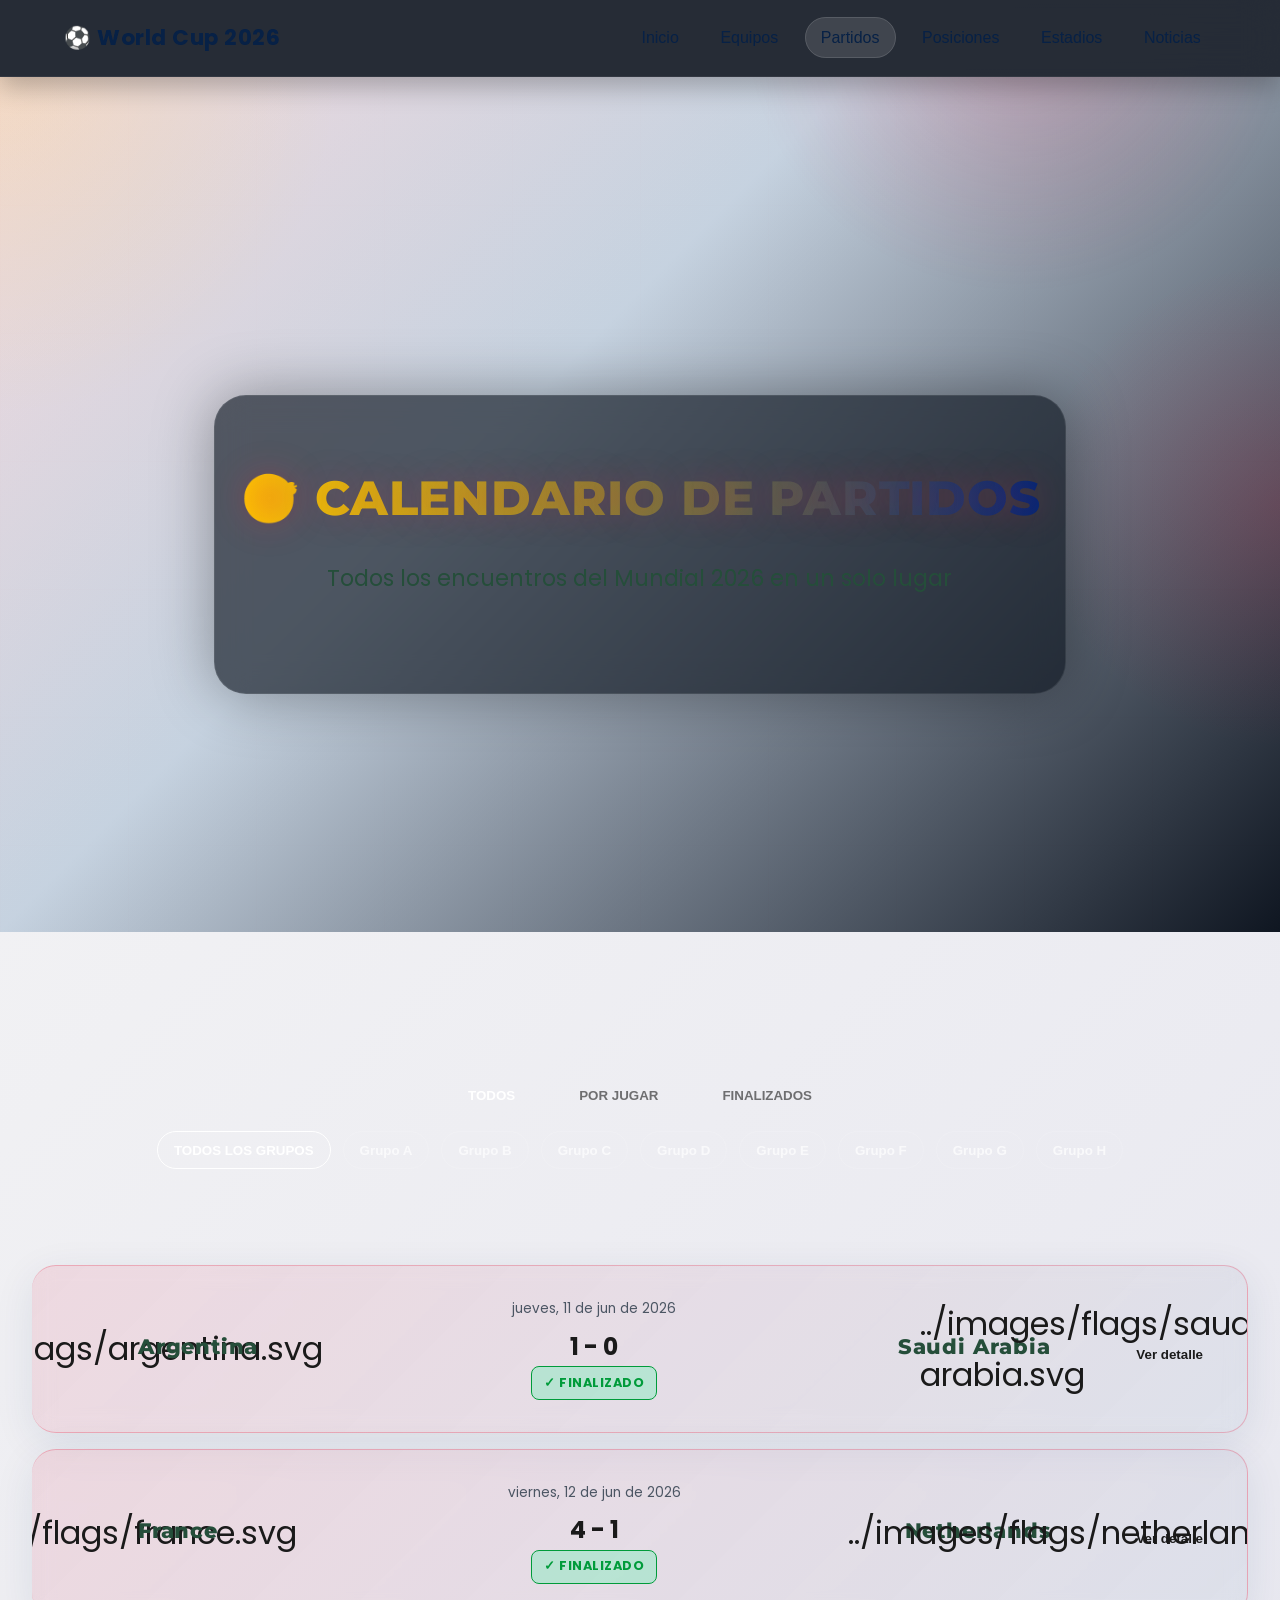
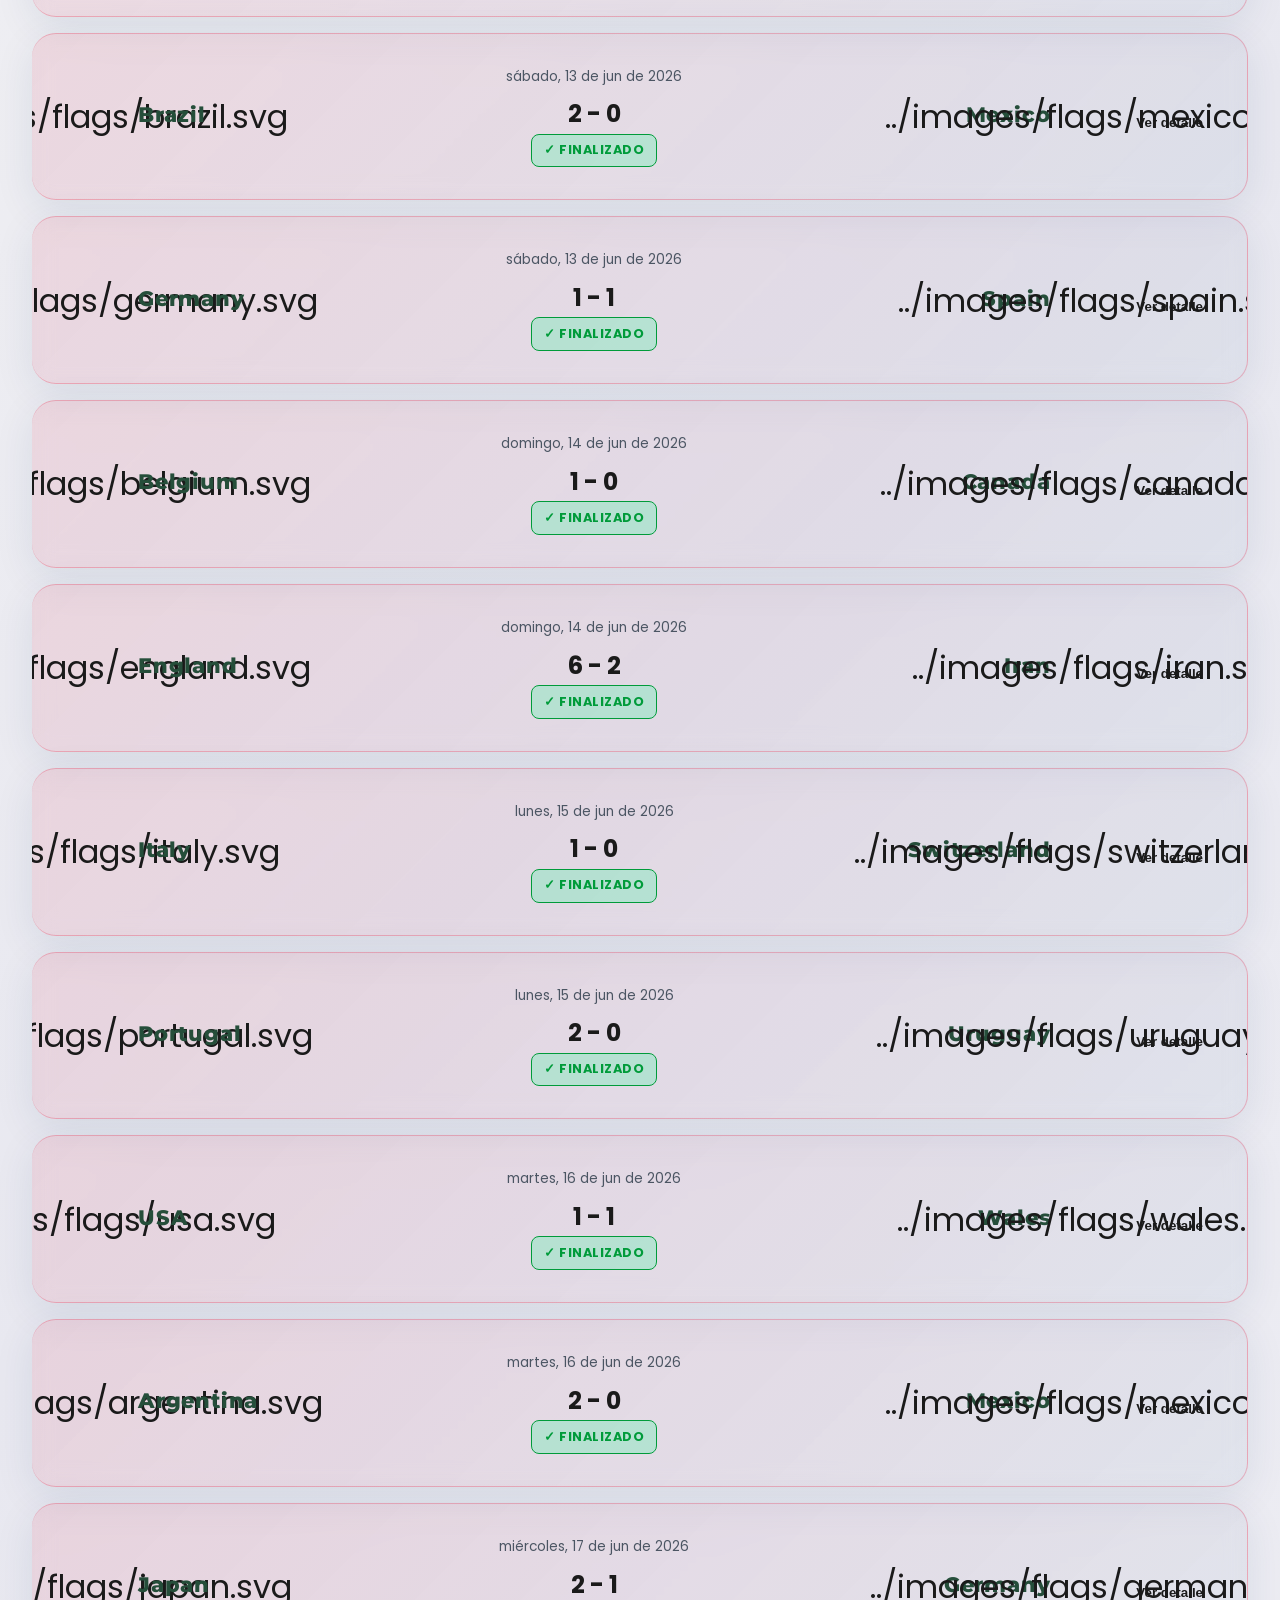
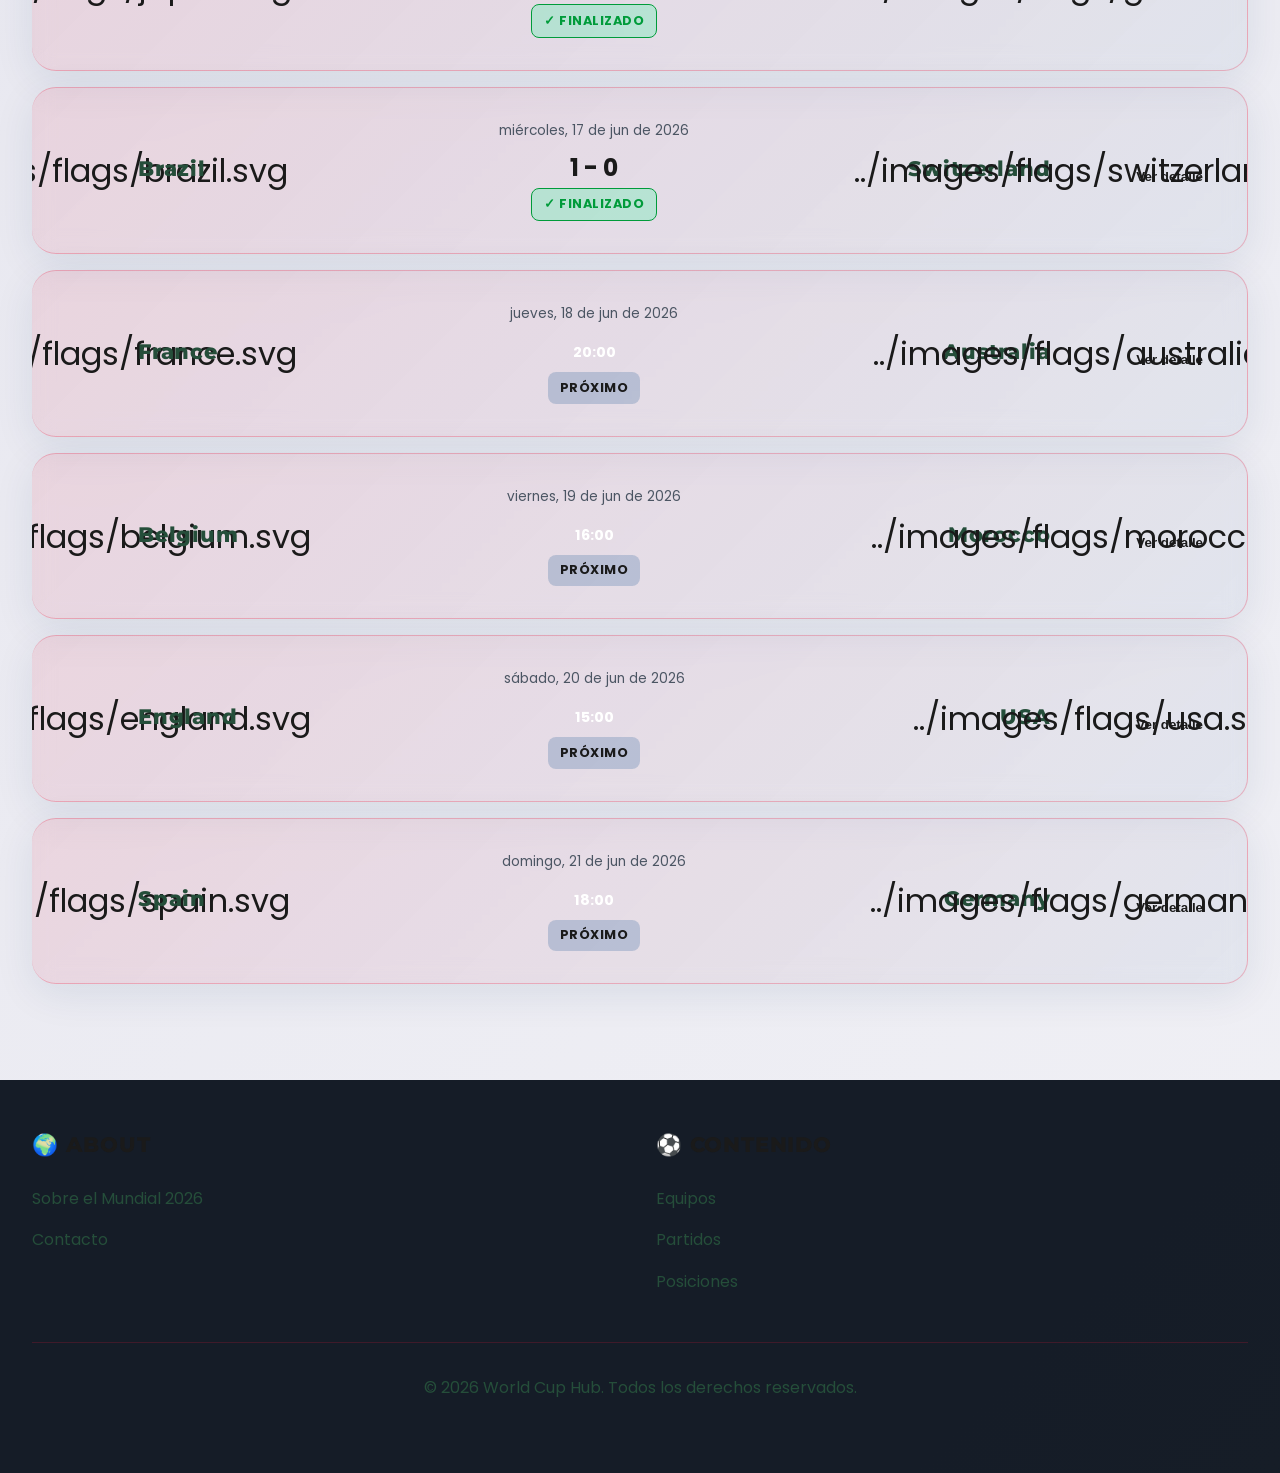
==== commit 8d8565d5: "filtre partidos por grupo" ====
--- a/pages/matches.html
+++ b/pages/matches.html
@@ -24,6 +24,8 @@
     .modal-body{font-size:0.98rem;line-height:1.4}
     .modal-row{display:flex;justify-content:space-between;padding:0.5rem 0;border-top:1px solid #f0f0f0}
     .btn-detail{padding:0.5rem 0.75rem;border-radius:6px;border:1px solid var(--neon-cyan);background:transparent;color:var(--neon-cyan);cursor:pointer;font-weight:700}
+    .group-btn,.status-btn{padding:0.65rem 1rem;border-radius:999px;border:1px solid rgba(255,255,255,0.18);background:transparent;color:white;cursor:pointer;font-weight:700;opacity:0.7;transition:opacity 0.2s, border-color 0.2s}
+    .group-btn:hover,.status-btn:hover,.group-btn.active,.status-btn.active{opacity:1;border-color:var(--neon-cyan)}
   </style>
 </head>
 <body>
@@ -43,7 +45,6 @@
           <li><a href="matches.html" class="active">Partidos</a></li>
           <li><a href="standings.html">Posiciones</a></li>
           <li><a href="stadiums.html">Estadios</a></li>
-          <li><a href="goleadores.html">Goleadores destacados</a></li>
           <li><a href="news.html">Noticias</a></li>
         </ul>
       </div>
@@ -51,42 +52,60 @@
   </nav>
 
   <!-- HERO -->
-  <section class="hero matches-hero">
-    <div class="hero-overlay"></div>
+  <section class="hero" style="height: 40vh; padding-top: 80px;">
     <div class="container">
       <div class="hero-content">
-        <h1 class="hero-title">🎯 CALENDARIO DE PARTIDOS</h1>
-        <p class="hero-subtitle">Todos los encuentros del Mundial 2026 en un solo lugar</p>
+        <h1 style="font-size: 3rem;">🎯 CALENDARIO DE PARTIDOS</h1>
+        <p>Todos los encuentros del Mundial 2026 en un solo lugar</p>
       </div>
     </div>
   </section>
 
-  <!-- FILTROS Y BÚSQUEDA -->
-  <section class="matches-section">
-    <div class="container">
-      <div class="filters-wrapper">
-        <div class="filter-group">
-          <button onclick="filterMatches('all')" class="filter-btn filter-btn-active" data-filter="all">
-            <span class="filter-icon">⚽</span>
-            <span>TODOS</span>
-          </button>
-          <button onclick="filterMatches('upcoming')" class="filter-btn" data-filter="upcoming">
-            <span class="filter-icon">📅</span>
-            <span>POR JUGAR</span>
-          </button>
-          <button onclick="filterMatches('finished')" class="filter-btn" data-filter="finished">
-            <span class="filter-icon">✓</span>
-            <span>FINALIZADOS</span>
-          </button>
-        </div>
+  <!-- FILTROS -->
+  <section class="section">
+    <div class="container">
+      <h2 class="text-center" style="margin-bottom: 2rem;">FILTRAR PARTIDOS</h2>
+      <div style="display: flex; gap: 1rem; justify-content: center; flex-wrap: wrap; margin-bottom: 1rem;">
+        <button class="status-btn active" onclick="setStatusFilter('all')" style="
+          padding: 0.75rem 1.5rem;
+          background: var(--gradient-primary);
+          color: white;
+          border: none;
+          border-radius: var(--radius-md);
+          cursor: pointer;
+          font-weight: 700;
+        ">TODOS</button>
+        <button class="status-btn" onclick="setStatusFilter('upcoming')" style="
+          padding: 0.75rem 1.5rem;
+          background: transparent;
+          color: var(--neon-cyan);
+          border: 2px solid var(--neon-cyan);
+          border-radius: var(--radius-md);
+          cursor: pointer;
+          font-weight: 700;
+          opacity: 0.6;
+        ">POR JUGAR</button>
+        <button class="status-btn" onclick="setStatusFilter('finished')" style="
+          padding: 0.75rem 1.5rem;
+          background: transparent;
+          color: var(--neon-green);
+          border: 2px solid var(--neon-green);
+          border-radius: var(--radius-md);
+          cursor: pointer;
+          font-weight: 700;
+          opacity: 0.6;
+        ">FINALIZADOS</button>
+      </div>
+      <div id="group-filters" style="display:flex;gap:0.75rem;justify-content:center;flex-wrap:wrap;">
+        <!-- Botones de grupo generados dinámicamente -->
       </div>
     </div>
   </section>
 
-  <!-- PARTIDOS POR FECHA -->
-  <section class="matches-section">
-    <div class="container">
-      <div id="matches-container" class="matches-timeline"></div>
+  <!-- PARTIDOS -->
+  <section class="section">
+    <div class="container">
+      <div id="matches-container" style="display: flex; flex-direction: column; gap: 1rem;"></div>
     </div>
   </section>
 
@@ -133,11 +152,21 @@
   <script src="../js/navigation.js"></script>
   <script>
     let allMatches = [];
-    let currentFilter = 'all';
+    let teamGroups = {};
+    let activeStatusFilter = 'all';
+    let activeGroupFilter = 'all';
 
     async function loadMatches() {
       try {
-        allMatches = await api.getMatches();
+        const [matches, teams] = await Promise.all([api.getMatches(), api.getTeams()]);
+        allMatches = matches;
+        teamGroups = teams.reduce((acc, team) => {
+          acc[team.name] = team.group;
+          return acc;
+        }, {});
+
+        const groups = [...new Set(teams.map(team => team.group))].sort();
+        renderGroupButtons(groups);
         renderMatches(allMatches);
       } catch (error) {
         console.error('Error:', error);
@@ -145,146 +174,106 @@
       }
     }
 
-    function groupMatchesByDate(matches) {
-      const grouped = {};
-      matches.forEach(match => {
-        if (!grouped[match.date]) {
-          grouped[match.date] = [];
-        }
-        grouped[match.date].push(match);
-      });
-      return grouped;
-    }
-
-    function formatDateWithDay(dateString) {
-      const dateObj = new Date(dateString);
-      return dateObj.toLocaleDateString('es-ES', {
-        weekday: 'long',
-        day: 'numeric',
-        month: 'long',
-        year: 'numeric'
-      }).toUpperCase();
-    }
-
-    function getStatusIcon(status) {
-      return status === 'finished' ? '✓' : '📅';
-    }
-
-    function getStatusLabel(status) {
-      return status === 'finished' ? 'FINALIZADO' : 'PRÓXIMO';
+    function renderGroupButtons(groups) {
+      const container = document.getElementById('group-filters');
+      container.innerHTML = `
+        <button class="group-btn active" onclick="setGroupFilter('all')">TODOS LOS GRUPOS</button>
+        ${groups.map(group => `<button class="group-btn" onclick="setGroupFilter('${group}')">Grupo ${group}</button>`).join('')}
+      `;
     }
 
     function renderMatches(matches) {
       const container = document.getElementById('matches-container');
       container.innerHTML = '';
 
-      if (matches.length === 0) {
-        container.innerHTML = '<div class="no-matches"><p>No hay partidos para mostrar</p></div>';
-        return;
-      }
-
-      const groupedMatches = groupMatchesByDate(matches);
-      let cardIndex = 0;
-
-      Object.keys(groupedMatches).sort().forEach(date => {
-        // Crear encabezado de fecha
-        const dateHeader = document.createElement('div');
-        dateHeader.className = 'date-section-header';
-        dateHeader.style.animation = `slideUp 0.6s ease-out ${cardIndex * 0.08}s both`;
-        cardIndex++;
-
-        const dayName = formatDateWithDay(date);
-        const matchdayNum = groupedMatches[date][0].matchday;
-        
-        dateHeader.innerHTML = `
-          <div class="date-badge">
-            <span class="date-badge-day">${dayName}</span>
-            <span class="date-badge-matchday">Jornada ${matchdayNum}</span>
+      matches.forEach((match, index) => {
+        const card = document.createElement('div');
+        card.className = 'card match-card';
+        card.style.animation = `slideUp 0.6s ease-out ${index * 0.1}s both`;
+
+        const dateObj = new Date(match.date);
+        const formattedDate = dateObj.toLocaleDateString('es-ES', {
+          weekday: 'long',
+          day: 'numeric',
+          month: 'short',
+          year: 'numeric'
+        });
+
+        const statusBadge = match.status === 'finished' 
+          ? `<span class="badge badge-success">✓ FINALIZADO</span>`
+          : `<span class="badge badge-secondary">Próximo</span>`;
+
+        card.innerHTML = `
+          <div class="match-team">
+            <div class="match-team-flag">${match.flag_a}</div>
+            <div class="match-team-info">
+              <h4>${match.team_a}</h4>
+            </div>
+          </div>
+          <div class="match-center">
+            <div class="match-time">${formattedDate}</div>
+            ${match.goals_a !== null ? 
+              `<div style="font-size: 1.5rem; font-weight: 700; color: var(--neon-cyan);">${match.goals_a} - ${match.goals_b}</div>` :
+              `<div class="match-status">${match.time}</div>`
+            }
+            ${statusBadge}
+          </div>
+          <div class="match-team" style="justify-content: flex-end;">
+            <div class="match-team-info">
+              <h4>${match.team_b}</h4>
+            </div>
+            <div class="match-team-flag">${match.flag_b}</div>
           </div>
           <div style="display:flex;justify-content:center;margin-top:0.75rem">
             <button class="btn-detail" onclick="showMatchDetailsById(${match.id})">Ver detalle</button>
           </div>
         `;
-        container.appendChild(dateHeader);
-
-        // Crear tarjetas de partidos para esta fecha
-        groupedMatches[date].forEach(match => {
-          const card = document.createElement('div');
-          card.className = `match-card match-card-${match.status}`;
-          card.style.animation = `slideUp 0.6s ease-out ${cardIndex * 0.08}s both`;
-          cardIndex++;
-
-          const statusIcon = getStatusIcon(match.status);
-          const statusLabel = getStatusLabel(match.status);
-          const score = match.goals_a !== null ? `${match.goals_a} - ${match.goals_b}` : match.time;
-
-          card.innerHTML = `
-            <div class="match-card-inner">
-              <!-- EQUIPO A -->
-              <div class="match-team-section">
-                <div class="team-flag-large">
-                  <img src="${match.flag_a}" alt="Bandera de ${match.team_a}" class="flag-img">
-                </div>
-                <div class="team-info">
-                  <h3 class="team-name">${match.team_a}</h3>
-                </div>
-              </div>
-
-              <!-- CENTRO - MARCADOR/HORA -->
-              <div class="match-center-section">
-                <div class="score-display ${match.status === 'finished' ? 'score-final' : 'score-time'}">
-                  <span class="score-value">${score}</span>
-                </div>
-                <div class="match-status-badge">
-                  <span class="status-icon">${statusIcon}</span>
-                  <span class="status-text">${statusLabel}</span>
-                </div>
-              </div>
-
-              <!-- EQUIPO B -->
-              <div class="match-team-section">
-                <div class="team-info">
-                  <h3 class="team-name">${match.team_b}</h3>
-                </div>
-                <div class="team-flag-large">
-                  <img src="${match.flag_b}" alt="Bandera de ${match.team_b}" class="flag-img">
-                </div>
-              </div>
-
-              <!-- INFORMACIÓN ADICIONAL -->
-              <div class="match-details">
-                <div class="detail-item">
-                  <span class="detail-icon">🏟️</span>
-                  <span class="detail-text">${match.stadium}</span>
-                </div>
-                <div class="detail-item">
-                  <span class="detail-icon">📍</span>
-                  <span class="detail-text">${match.city}</span>
-                </div>
-              </div>
-            </div>
-          `;
-
-          container.appendChild(card);
-        });
+
+        container.appendChild(card);
       });
     }
 
-    function filterMatches(status) {
-      currentFilter = status;
-      
-      // Actualizar botones de filtro
-      document.querySelectorAll('.filter-btn').forEach(btn => {
-        btn.classList.remove('filter-btn-active');
+    function filterMatches() {
+      let filteredMatches = allMatches;
+
+      if (activeStatusFilter !== 'all') {
+        filteredMatches = filteredMatches.filter(match => match.status === activeStatusFilter);
+      }
+
+      if (activeGroupFilter !== 'all') {
+        filteredMatches = filteredMatches.filter(match => matchBelongsToGroup(match, activeGroupFilter));
+      }
+
+      renderMatches(filteredMatches);
+    }
+
+    function matchBelongsToGroup(match, group) {
+      return teamGroups[match.team_a] === group || teamGroups[match.team_b] === group;
+    }
+
+    function setStatusFilter(status) {
+      activeStatusFilter = status;
+      updateActiveButtons('status', status);
+      filterMatches();
+    }
+
+    function setGroupFilter(group) {
+      activeGroupFilter = group;
+      updateActiveButtons('group', group);
+      filterMatches();
+    }
+
+    function updateActiveButtons(type, value) {
+      const selector = type === 'status' ? '.status-btn' : '.group-btn';
+      document.querySelectorAll(selector).forEach(button => {
+        button.classList.remove('active');
       });
-      document.querySelector(`[data-filter="${status}"]`).classList.add('filter-btn-active');
-
-      // Filtrar y renderizar
-      let filtered = allMatches;
-      if (status !== 'all') {
-        filtered = allMatches.filter(m => m.status === status);
-      }
-      renderMatches(filtered);
+      const allButtons = document.querySelectorAll(selector);
+      allButtons.forEach(button => {
+        if (button.getAttribute('onclick')?.includes(`'${value}'`)) {
+          button.classList.add('active');
+        }
+      });
     }
 
     function showMatchDetailsById(id){
